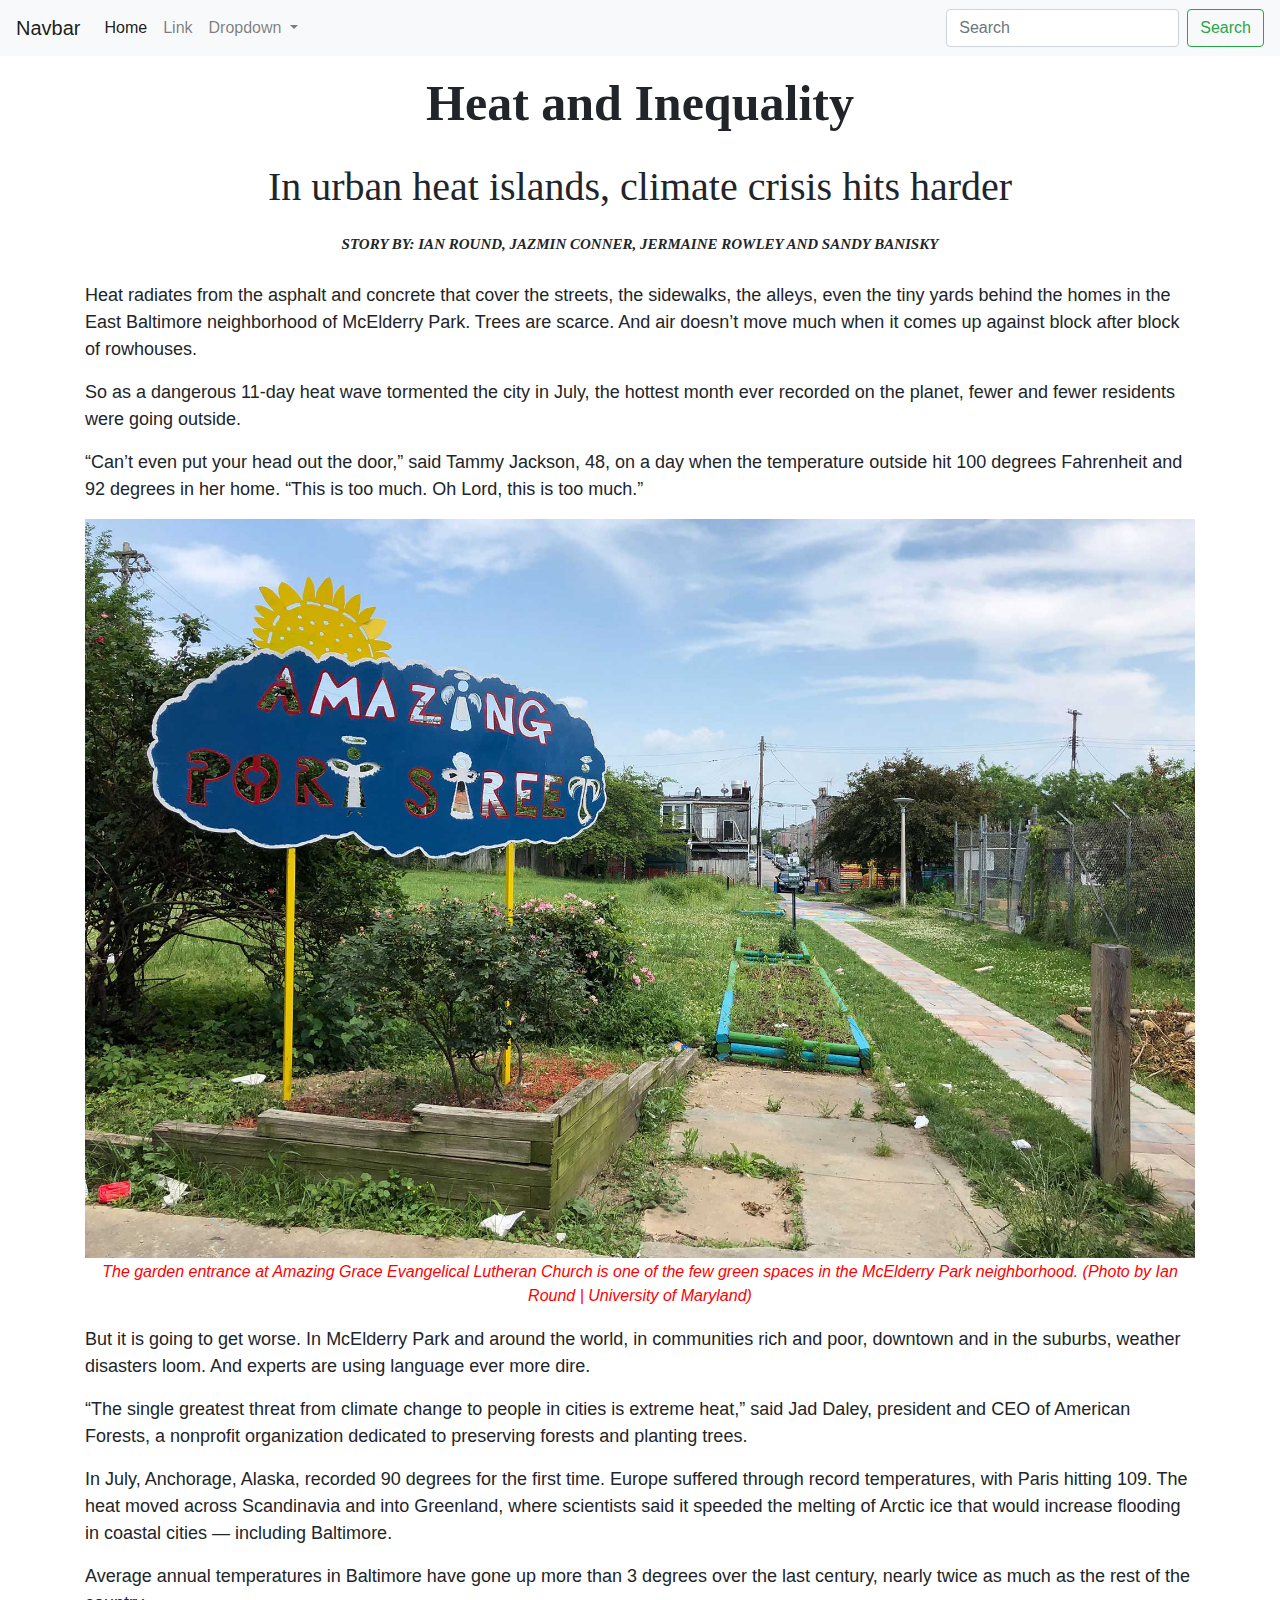
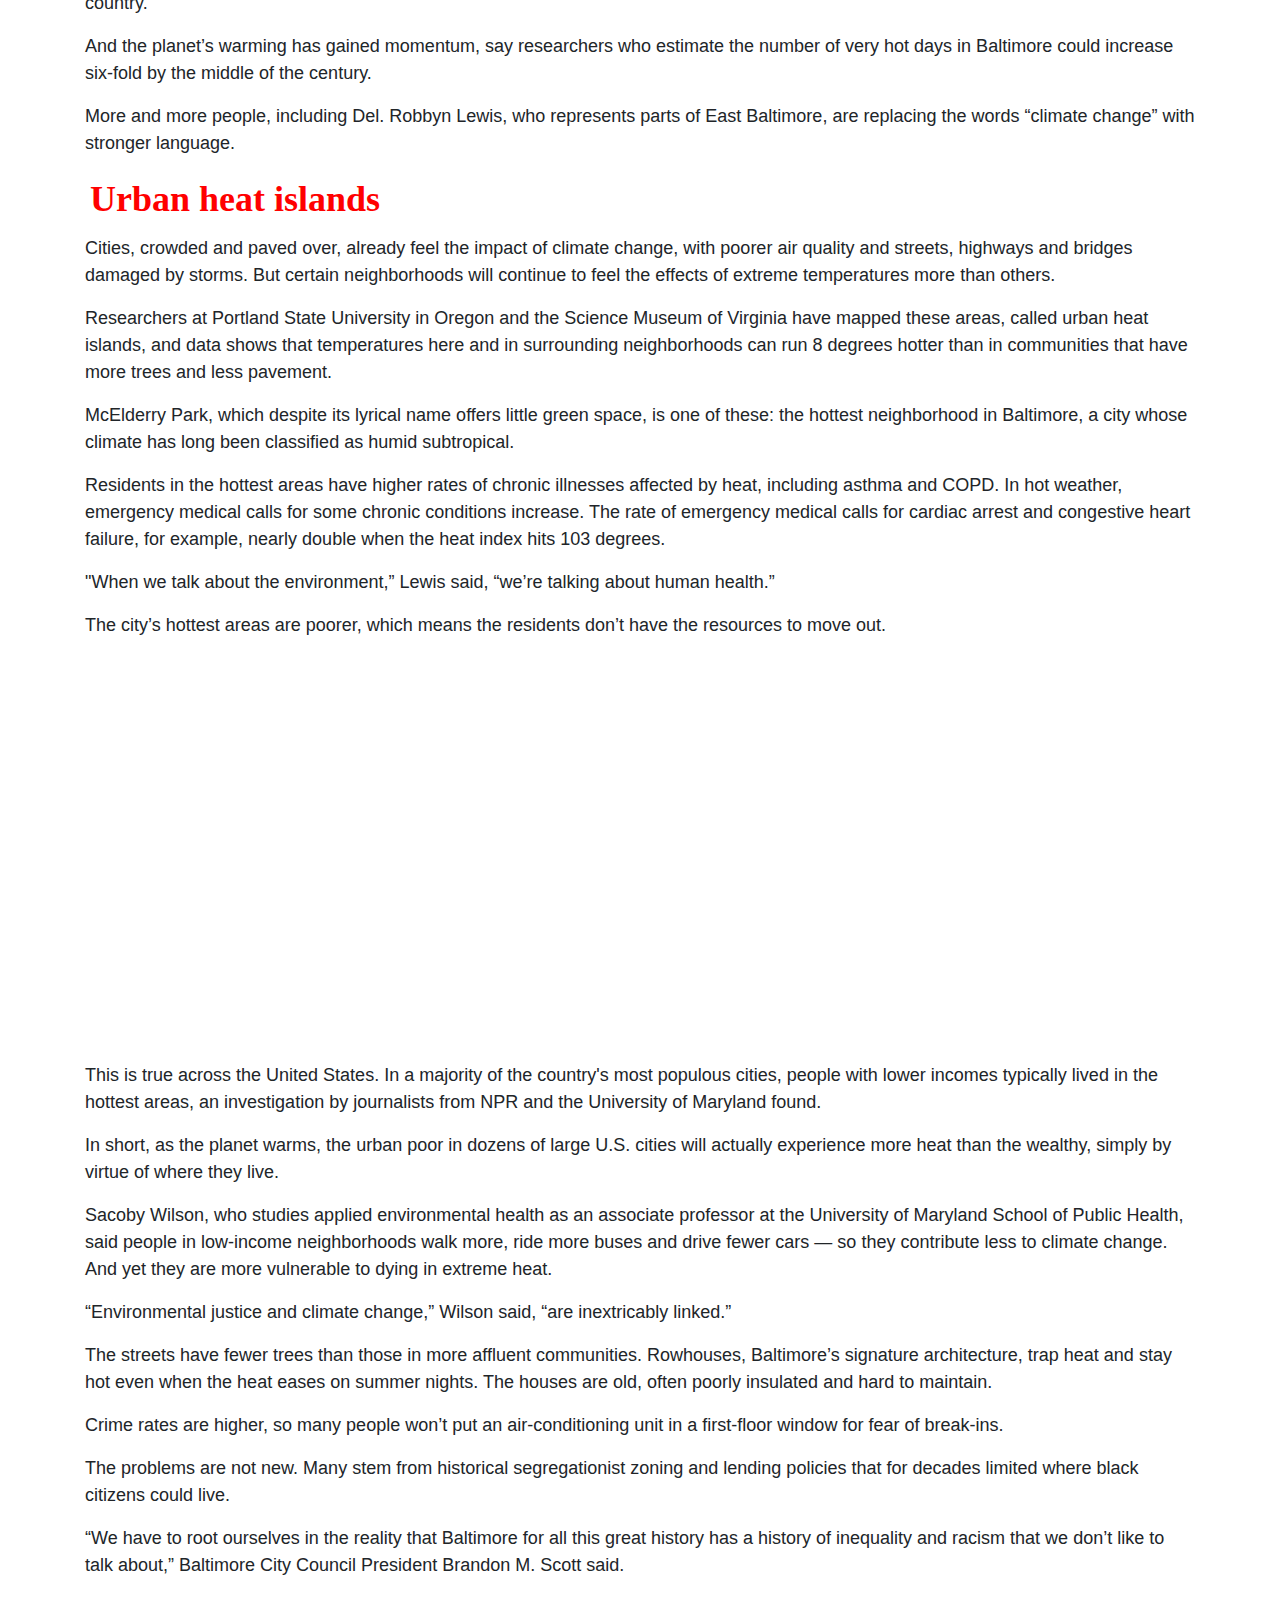
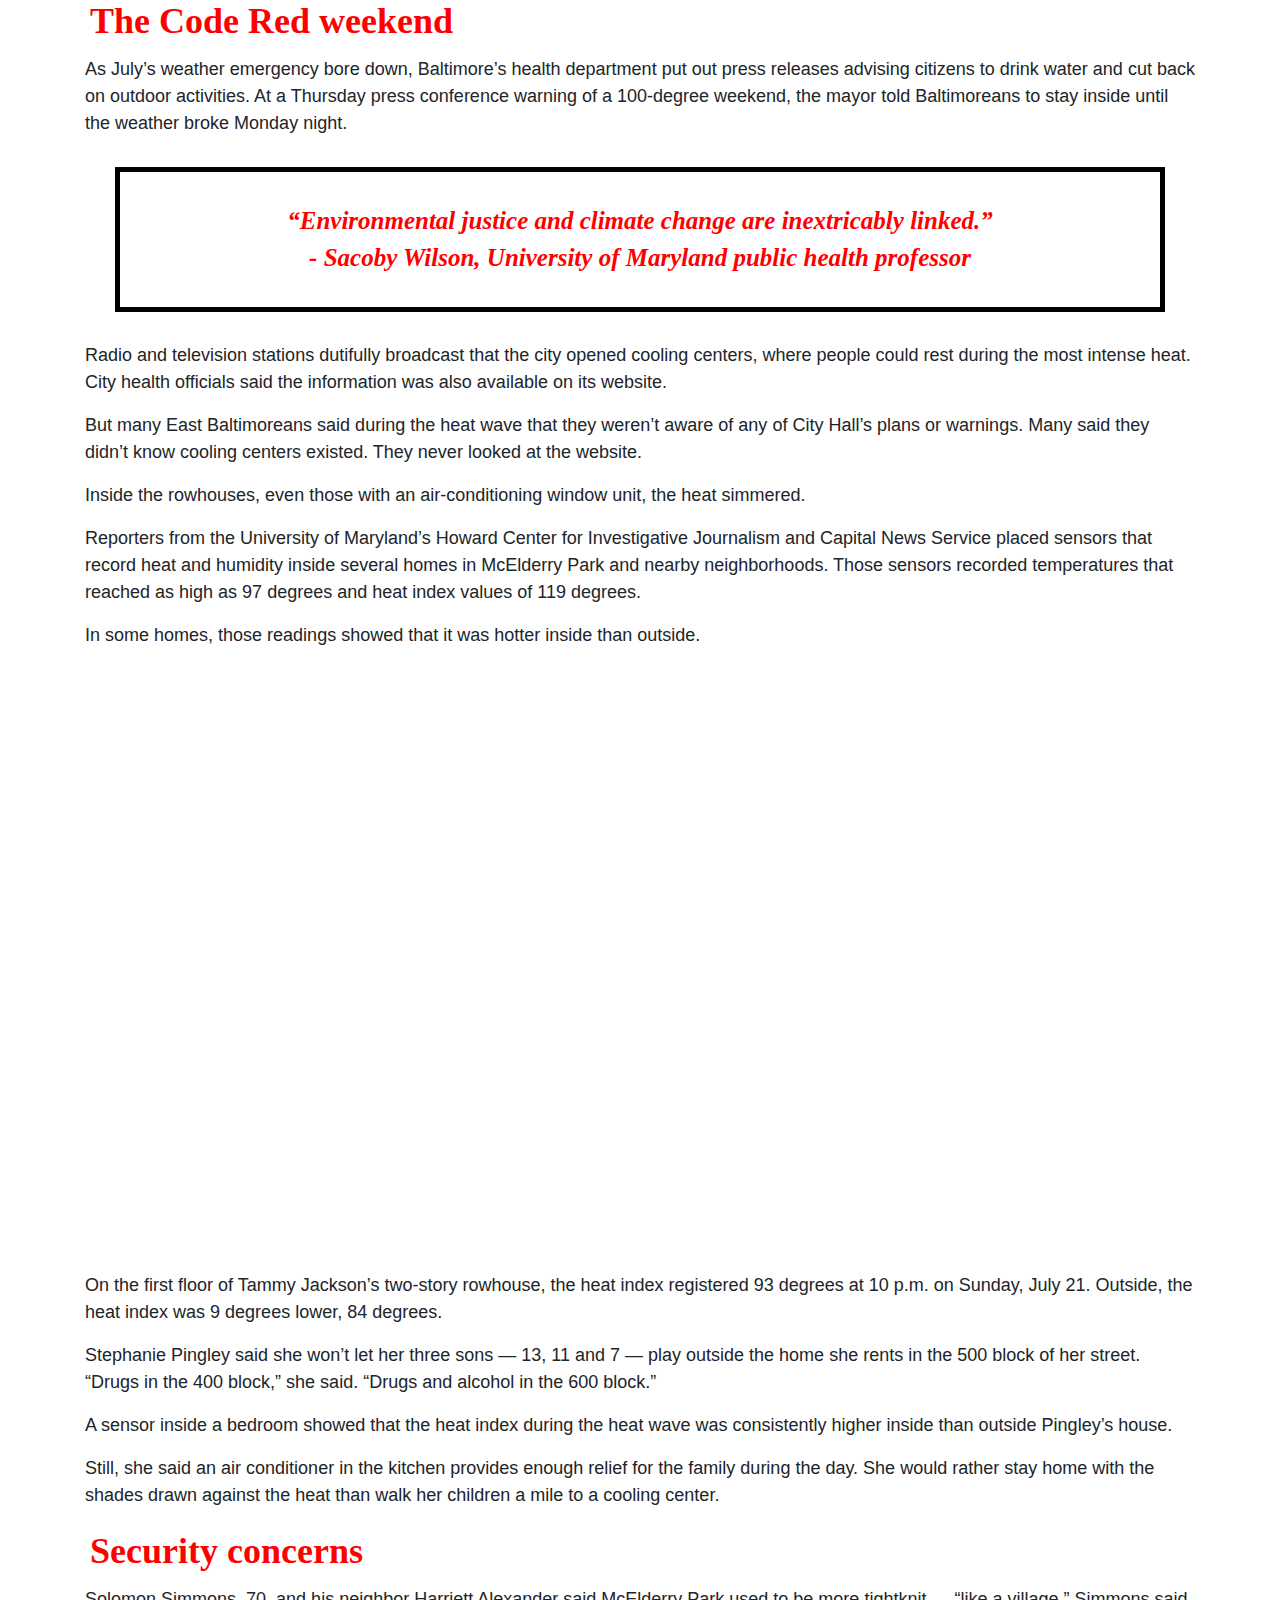
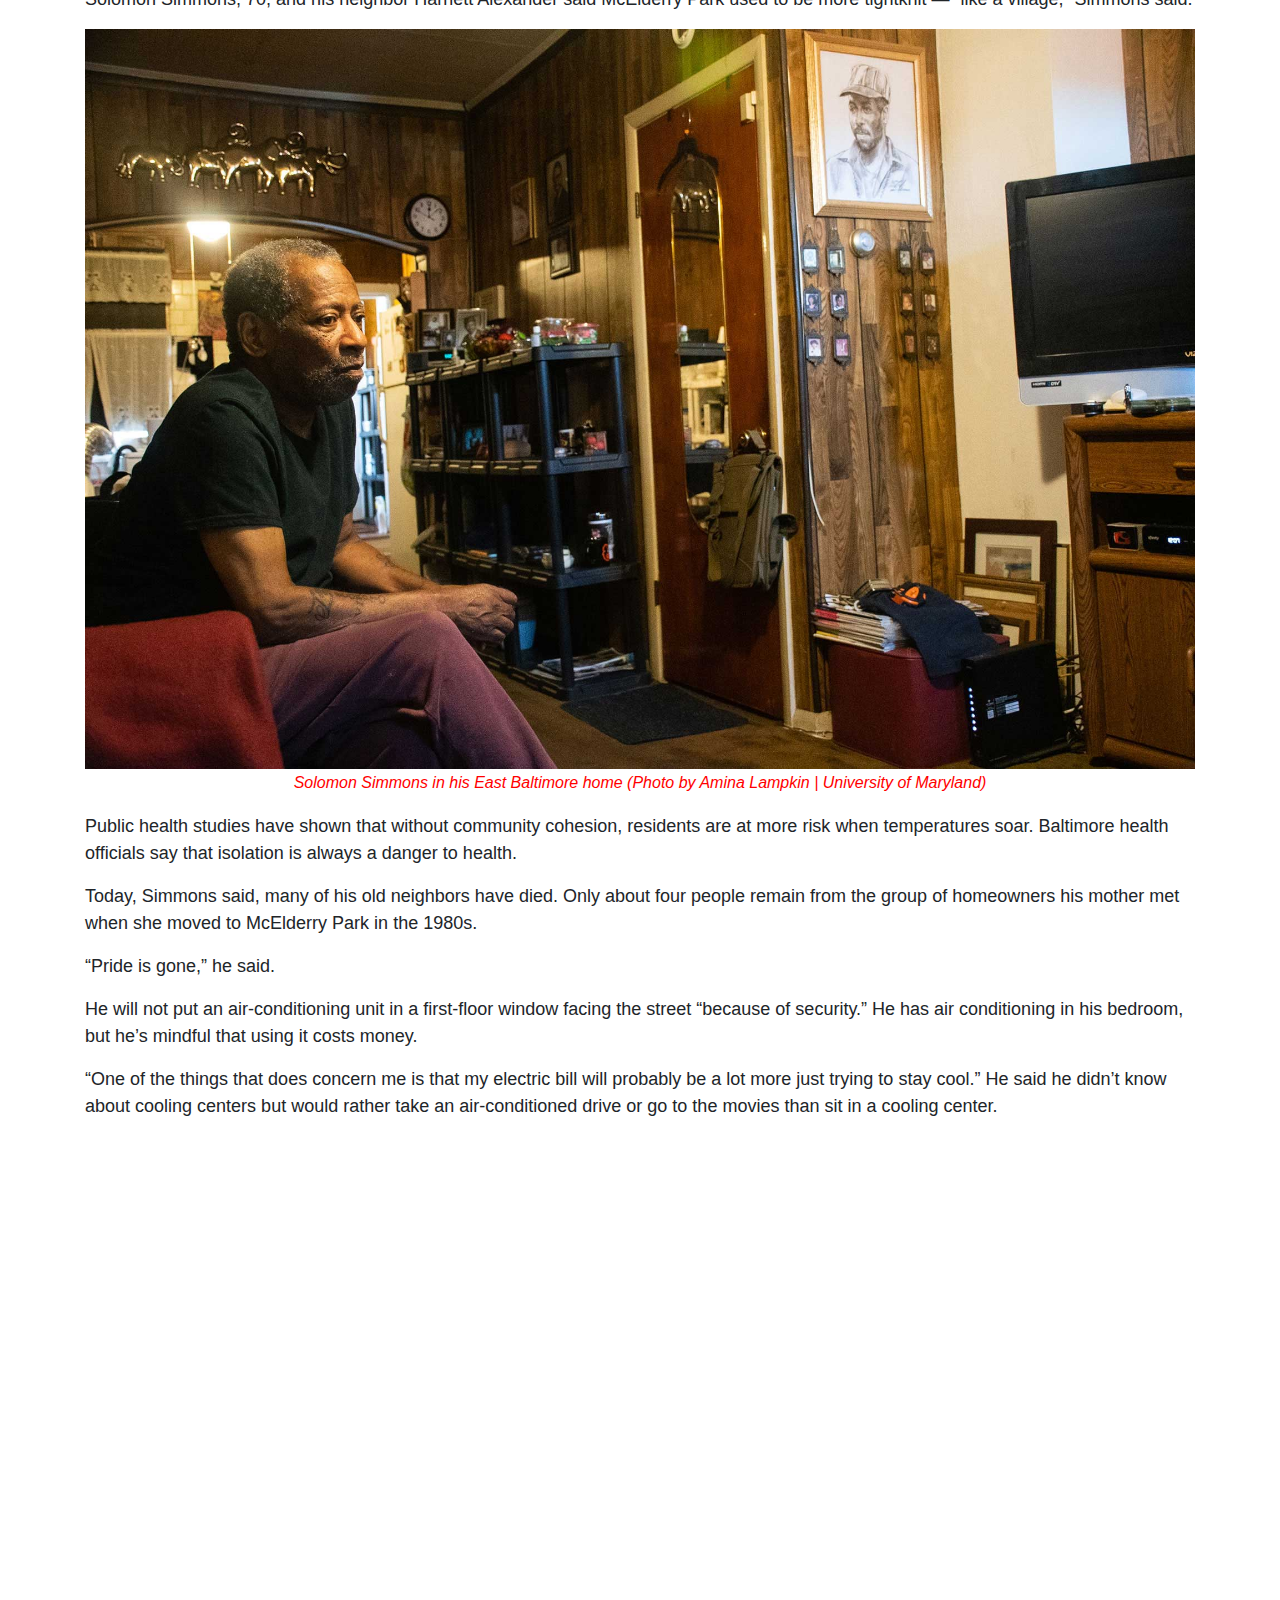
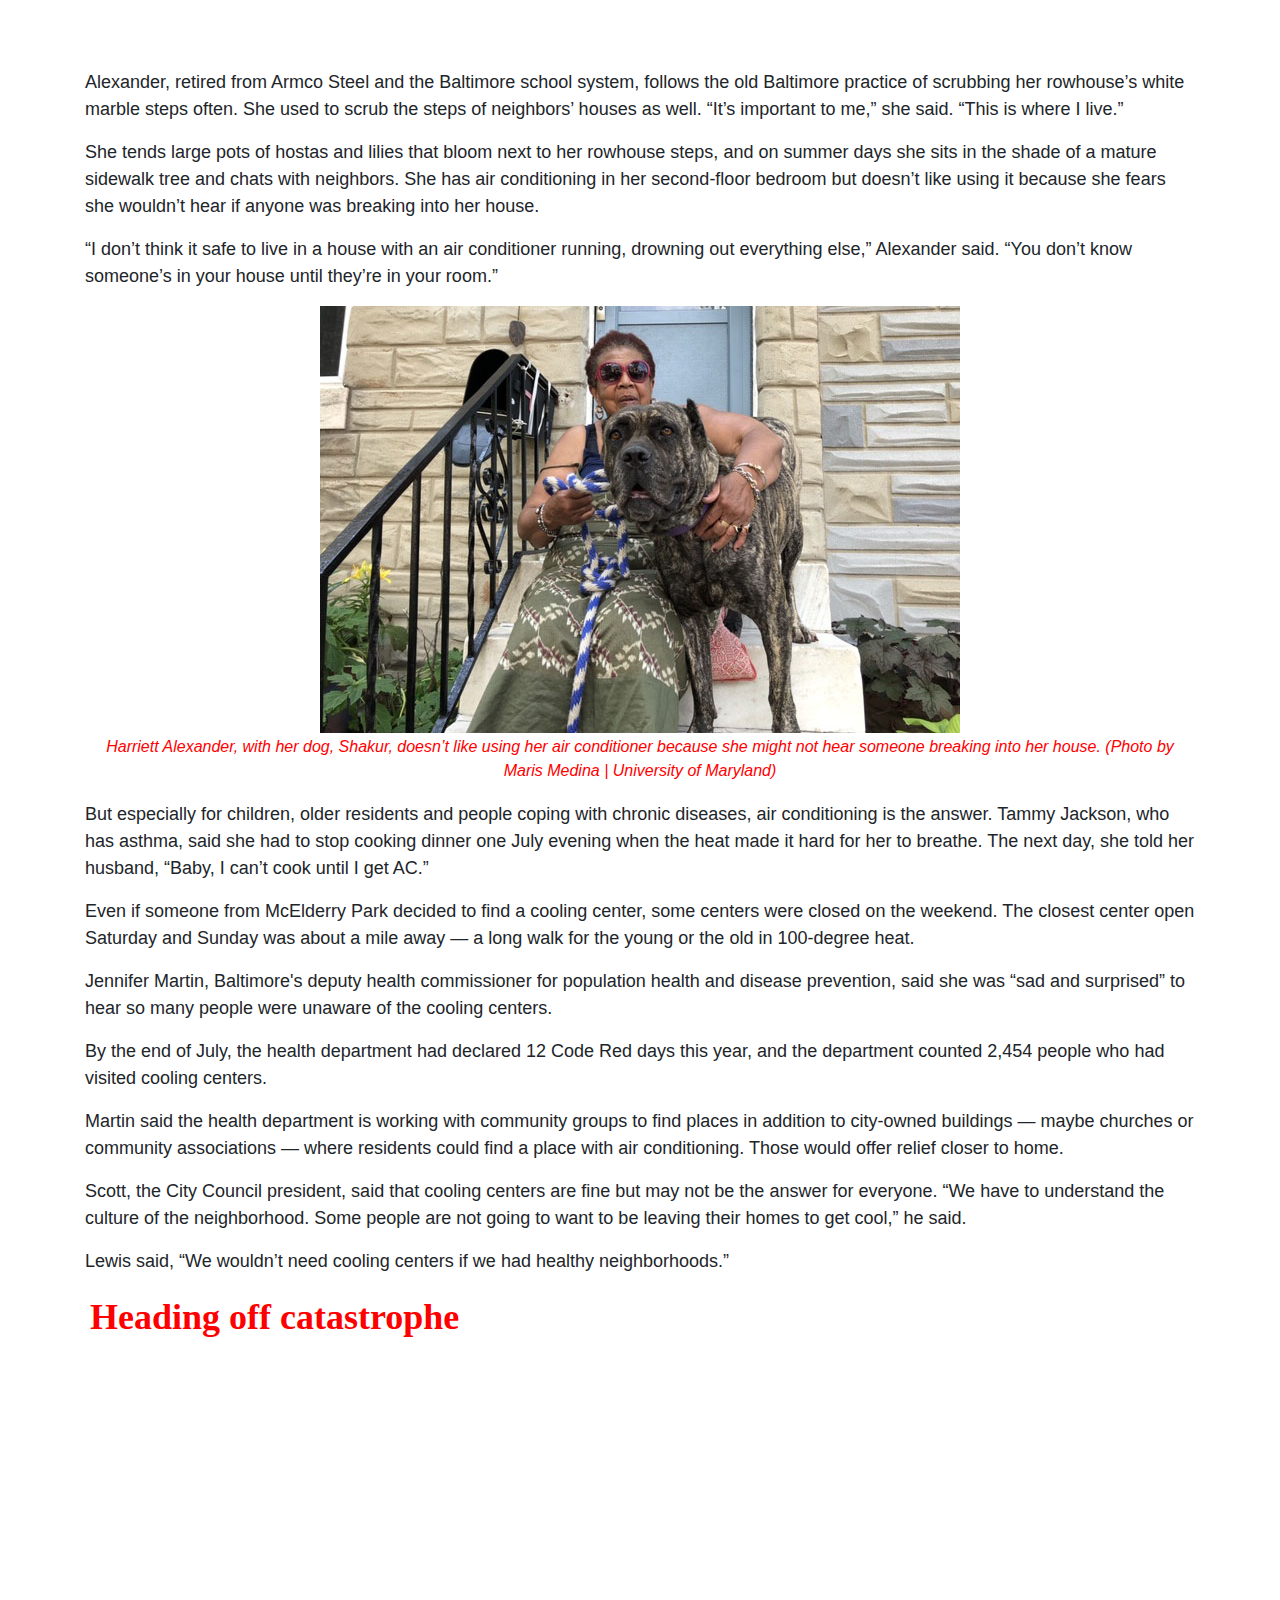
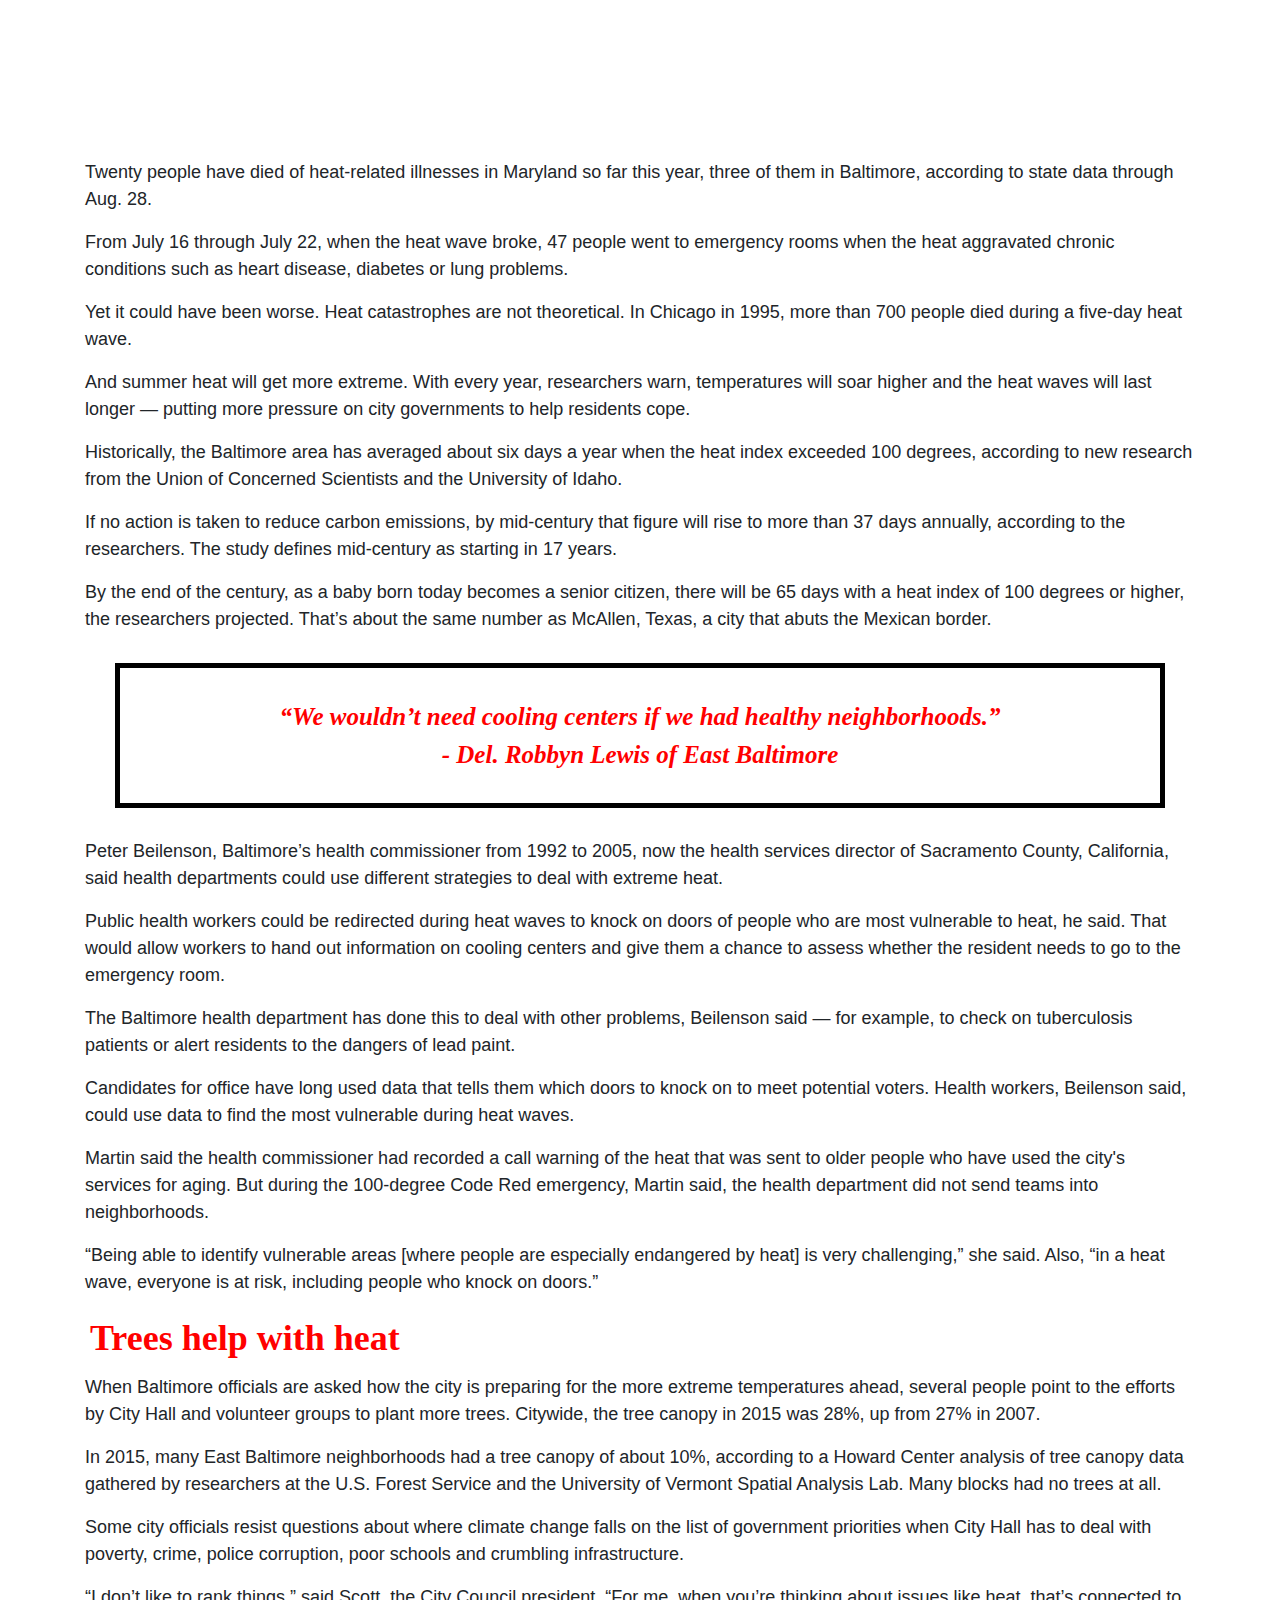
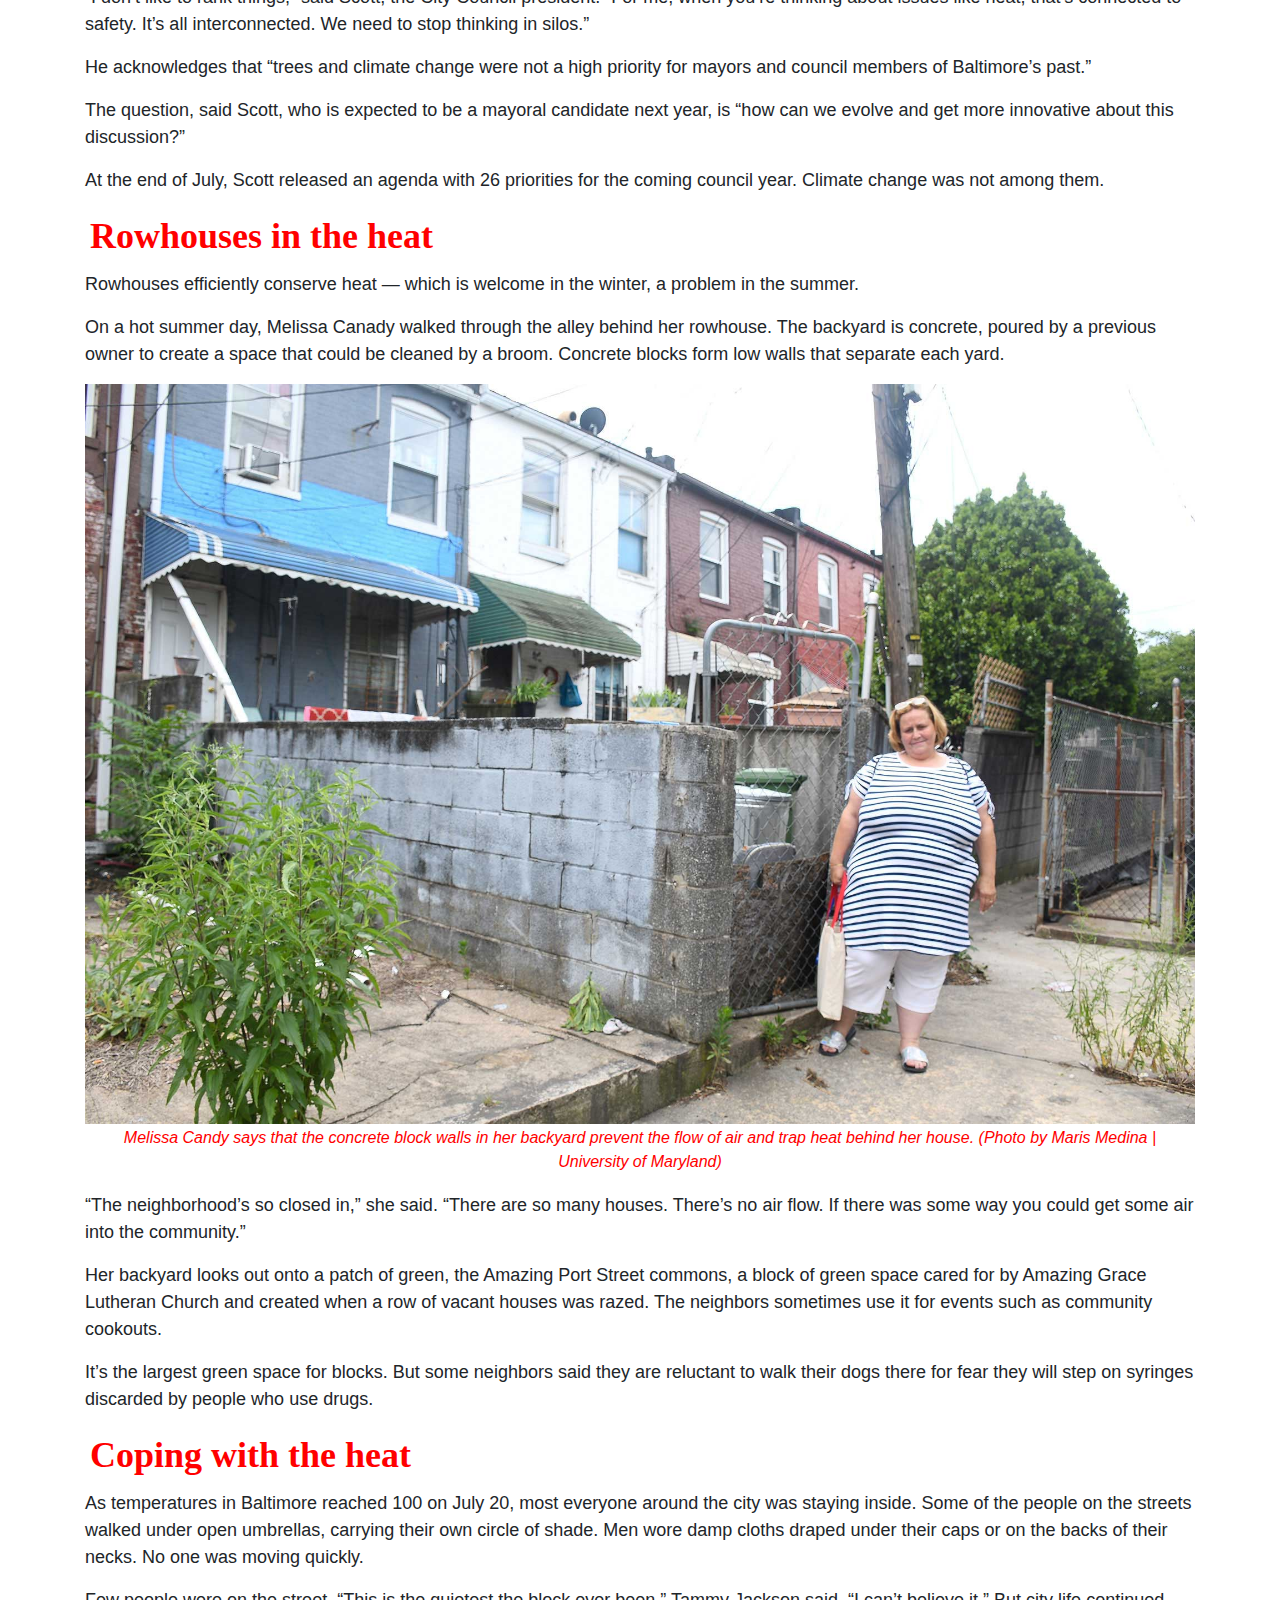
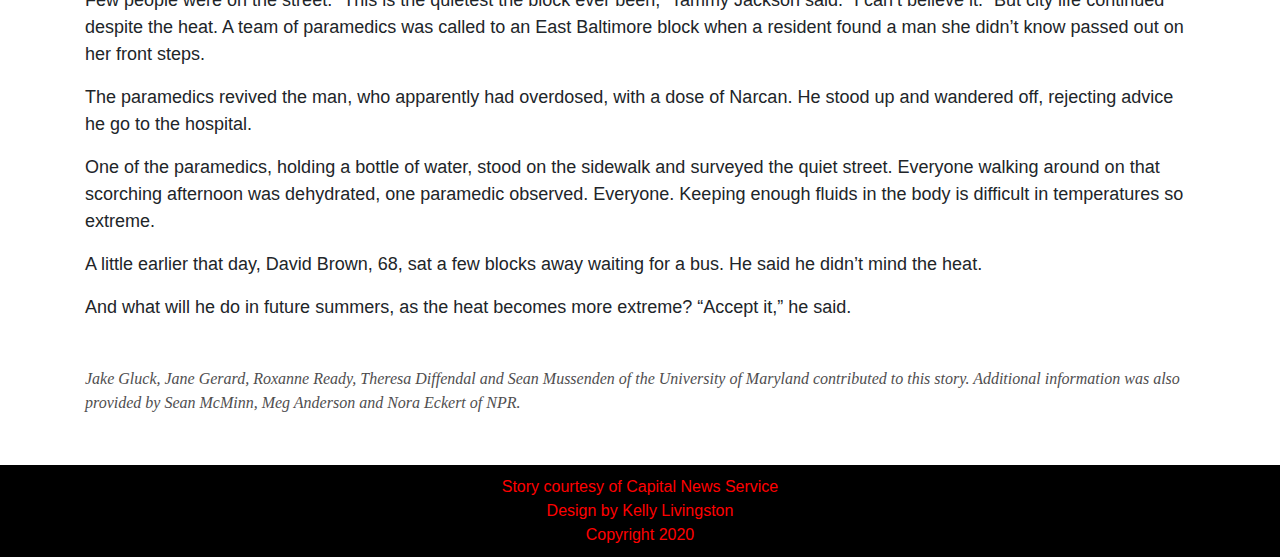
==== climate-crisis-story/climate-crisis-story.html @ 705343c0 "Update climate-crisis-story.html" ====
<!doctype html>

<html lang="en">
<head>
  <meta charset="utf-8">
  <meta name="viewport" content="width=device-width, initial-scale=1, shrink-to-fit=no">

  <title>Baltimore's Urban Heat Problem</title>
  <meta name="description" content="The urban heat island effect holds dangerous implications for Baltimore's poorest residents.">
  <meta name="author" content="Kelly Livingston">

  <!-- Bootstrap CSS -->
  <link rel="stylesheet" href="https://stackpath.bootstrapcdn.com/bootstrap/4.4.1/css/bootstrap.min.css" integrity="sha384-Vkoo8x4CGsO3+Hhxv8T/Q5PaXtkKtu6ug5TOeNV6gBiFeWPGFN9MuhOf23Q9Ifjh" crossorigin="anonymous">

  <!--my stylesheet-->
  <link rel="stylesheet" type="text/css" href="style.css">

  <!--Google Fonts-->
  <link href="https://fonts.googleapis.com/css2?family=Montserrat:wght@400;700&display=swap" rel="stylesheet">

</head>
<body>

  <!-- NavBar -->
  <nav class="navbar navbar-expand-lg navbar-light bg-light">
    <a class="navbar-brand" href="#">Navbar</a>
    <button class="navbar-toggler" type="button" data-toggle="collapse" data-target="#navbarSupportedContent" aria-controls="navbarSupportedContent" aria-expanded="false" aria-label="Toggle navigation">
      <span class="navbar-toggler-icon"></span>
    </button>

    <div class="collapse navbar-collapse" id="navbarSupportedContent">
      <ul class="navbar-nav mr-auto">
        <li class="nav-item active">
          <a class="nav-link" href="#">Home <span class="sr-only">(current)</span></a>
        </li>
        <li class="nav-item">
          <a class="nav-link" href="#">Link</a>
        </li>
        <li class="nav-item dropdown">
          <a class="nav-link dropdown-toggle" href="#" id="navbarDropdown" role="button" data-toggle="dropdown" aria-haspopup="true" aria-expanded="false">
            Dropdown
          </a>
          <div class="dropdown-menu" aria-labelledby="navbarDropdown">
            <a class="dropdown-item" href="#">Action</a>
            <a class="dropdown-item" href="#">Another action</a>
            <div class="dropdown-divider"></div>
            <a class="dropdown-item" href="#">Something else here</a>
          </div>
        </li>
      </ul>
      <form class="form-inline my-2 my-lg-0">
        <input class="form-control mr-sm-2" type="search" placeholder="Search" aria-label="Search">
        <button class="btn btn-outline-success my-2 my-sm-0" type="submit">Search</button>
      </form>
    </div>
  </nav>
  <!-- End NavBar -->

  <div class="container">

    <p class="headline">Heat and Inequality</p>

    <p class="subhead">In urban heat islands, climate crisis hits harder</>

    <p class="byline">STORY BY: IAN ROUND, JAZMIN CONNER, JERMAINE ROWLEY AND SANDY BANISKY</p>

    <p>Heat radiates from the asphalt and concrete that cover the streets, the sidewalks, the alleys, even the tiny yards behind the homes in the East Baltimore neighborhood of McElderry Park. Trees are scarce. And air doesn’t move much when it comes up against block after block of rowhouses.</p>

    <p>So as a dangerous 11-day heat wave tormented the city in July, the hottest month ever recorded on the planet, fewer and fewer residents were going outside.</p>

    <p>“Can’t even put your head out the door,” said Tammy Jackson, 48, on a day when the temperature outside hit 100 degrees Fahrenheit and 92 degrees in her home. “This is too much. Oh Lord, this is too much.”</p>

    <figure>
      <center>
      <img src="images/amazing-grace-garden.jpg">
      <figcaption>The garden entrance at Amazing Grace Evangelical Lutheran Church is one of the few green spaces in the McElderry Park neighborhood. (Photo by Ian Round | University of Maryland)</figcaption>
    </figure>

    <p>But it is going to get worse. In McElderry Park and around the world, in communities rich and poor, downtown and in the suburbs, weather disasters loom. And experts are using language ever more dire.</p>

    <p>“The single greatest threat from climate change to people in cities is extreme heat,” said Jad Daley, president and CEO of American Forests, a nonprofit organization dedicated to preserving forests and planting trees.</p>

    <p>In July, Anchorage, Alaska, recorded 90 degrees for the first time. Europe suffered through record temperatures, with Paris hitting 109. The heat moved across Scandinavia and into Greenland, where scientists said it speeded the melting of Arctic ice that would increase flooding in coastal cities — including Baltimore.</p>

    <p>Average annual temperatures in Baltimore have gone up more than 3 degrees over the last century, nearly twice as much as the rest of the country.</p>

    <p>And the planet’s warming has gained momentum, say researchers who estimate the number of very hot days in Baltimore could increase six-fold by the middle of the century.</p>

    <p>More and more people, including Del. Robbyn Lewis, who represents parts of East Baltimore, are replacing the words “climate change” with stronger language.</p>

    <h2>Urban heat islands</h2>

    <p>Cities, crowded and paved over, already feel the impact of climate change, with poorer air quality and streets, highways and bridges damaged by storms. But certain neighborhoods will continue to feel the effects of extreme temperatures more than others.</p>

    <p>Researchers at Portland State University in Oregon and the Science Museum of Virginia have mapped these areas, called urban heat islands, and data shows that temperatures here and in surrounding neighborhoods can run 8 degrees hotter than in communities that have more trees and less pavement.</p>

    <p>McElderry Park, which despite its lyrical name offers little green space, is one of these: the hottest neighborhood in Baltimore, a city whose climate has long been classified as humid subtropical.</p>

    <p>Residents in the hottest areas have higher rates of chronic illnesses affected by heat, including asthma and COPD. In hot weather, emergency medical calls for some chronic conditions increase. The rate of emergency medical calls for cardiac arrest and congestive heart failure, for example, nearly double when the heat index hits 103 degrees.</p>

    <p>"When we talk about the environment,” Lewis said, “we’re talking about human health.”</p>

    <p>The city’s hottest areas are poorer, which means the residents don’t have the resources to move out.</p>

    <iframe title="The relationship between summer temperature and poverty in Baltimore" aria-label="chart" id="datawrapper-chart-2Ksr5" src="https://datawrapper.dwcdn.net/2Ksr5/1/" scrolling="no" frameborder="0" style="width: 0; min-width: 100% !important; border: none;" height="400"></iframe><script type="text/javascript">!function(){"use strict";window.addEventListener("message",(function(a){if(void 0!==a.data["datawrapper-height"])for(var e in a.data["datawrapper-height"]){var t=document.getElementById("datawrapper-chart-"+e)||document.querySelector("iframe[src*='"+e+"']");t&&(t.style.height=a.data["datawrapper-height"][e]+"px")}}))}();
  </script>

    <p>This is true across the United States. In a majority of the country's most populous cities, people with lower incomes typically lived in the hottest areas, an investigation by journalists from NPR and the University of Maryland found.</p>

    <p>In short, as the planet warms, the urban poor in dozens of large U.S. cities will actually experience more heat than the wealthy, simply by virtue of where they live.</p>

    <p>Sacoby Wilson, who studies applied environmental health as an associate professor at the University of Maryland School of Public Health, said people in low-income neighborhoods walk more, ride more buses and drive fewer cars — so they contribute less to climate change. And yet they are more vulnerable to dying in extreme heat.</p>

    <p>“Environmental justice and climate change,” Wilson said, “are inextricably linked.”</p>

    <p>The streets have fewer trees than those in more affluent communities. Rowhouses, Baltimore’s signature architecture, trap heat and stay hot even when the heat eases on summer nights. The houses are old, often poorly insulated and hard to maintain.</p>

    <p>Crime rates are higher, so many people won’t put an air-conditioning unit in a first-floor window for fear of break-ins.</p>

    <p>The problems are not new. Many stem from historical segregationist zoning and lending policies that for decades limited where black citizens could live.</p>

    <p>“We have to root ourselves in the reality that Baltimore for all this great history has a history of inequality and racism that we don’t like to talk about,” Baltimore City Council President Brandon M. Scott said.</p>

    <h2>The Code Red weekend</h2>

    <p>As July’s weather emergency bore down, Baltimore’s health department put out press releases advising citizens to drink water and cut back on outdoor activities. At a Thursday press conference warning of a 100-degree weekend, the mayor told Baltimoreans to stay inside until the weather broke Monday night.</p>

    <div class="pullquote"> “Environmental justice and climate change are inextricably linked.”
      <br>- Sacoby Wilson, University of Maryland public health professor</div>

    <p>Radio and television stations dutifully broadcast that the city opened cooling centers, where people could rest during the most intense heat. City health officials said the information was also available on its website.</p>

    <p>But many East Baltimoreans said during the heat wave that they weren’t aware of any of City Hall’s plans or warnings. Many said they didn’t know cooling centers existed. They never looked at the website.</p>

    <p>Inside the rowhouses, even those with an air-conditioning window unit, the heat simmered.</p>

    <p>Reporters from the University of Maryland’s Howard Center for Investigative Journalism and Capital News Service placed sensors that record heat and humidity inside several homes in McElderry Park and nearby neighborhoods. Those sensors recorded temperatures that reached as high as 97 degrees and heat index values of 119 degrees.</p>

    <p>In some homes, those readings showed that it was hotter inside than outside.</p>

    <iframe title="Projected number of extreme heat events in Maryland in 2040" aria-label="USA maryland counties choropleth map" id="datawrapper-chart-aZV7f" src="//datawrapper.dwcdn.net/aZV7f/1/" scrolling="no" frameborder="0" style="width: 0; min-width: 100% !important; border: none;" height="600"></iframe><script type="text/javascript">!function(){"use strict";window.addEventListener("message",function(a){if(void 0!==a.data["datawrapper-height"])for(var e in a.data["datawrapper-height"]){var t=document.getElementById("datawrapper-chart-"+e)||document.querySelector("iframe[src*='"+e+"']");t&&(t.style.height=a.data["datawrapper-height"][e]+"px")}})}();</script>


    <p>On the first floor of Tammy Jackson’s two-story rowhouse, the heat index registered 93 degrees at 10 p.m. on Sunday, July 21. Outside, the heat index was 9 degrees lower, 84 degrees.</p>

    <p>Stephanie Pingley said she won’t let her three sons — 13, 11 and 7 — play outside the home she rents in the 500 block of her street. “Drugs in the 400 block,” she said. “Drugs and alcohol in the 600 block.”</p>

    <p>A sensor inside a bedroom showed that the heat index during the heat wave was consistently higher inside than outside Pingley’s house.</p>

    <p>Still, she said an air conditioner in the kitchen provides enough relief for the family during the day. She would rather stay home with the shades drawn against the heat than walk her children a mile to a cooling center.</p>

    <h2>Security concerns</h2>

    <p>Solomon Simmons, 70, and his neighbor Harriett Alexander said McElderry Park used to be more tightknit — “like a village,” Simmons said.</p>

    <figure>
      <center>
      <img src="images/SolomonSimmons.jpg">
      <figcaption>Solomon Simmons in his East Baltimore home (Photo by Amina Lampkin | University of Maryland)</figcaption>
    </figure>

    <p>Public health studies have shown that without community cohesion, residents are at more risk when temperatures soar. Baltimore health officials say that isolation is always a danger to health.</p>

    <p>Today, Simmons said, many of his old neighbors have died. Only about four people remain from the group of homeowners his mother met when she moved to McElderry Park in the 1980s.</p>

    <p>“Pride is gone,” he said.</p>

    <p>He will not put an air-conditioning unit in a first-floor window facing the street “because of security.” He has air conditioning in his bedroom, but he’s mindful that using it costs money.</p>

    <p>“One of the things that does concern me is that my electric bill will probably be a lot more just trying to stay cool.”
    He said he didn’t know about cooling centers but would rather take an air-conditioned drive or go to the movies than sit in a cooling center.</p>

    <iframe title="Baltimore cooling centers" aria-label="Locator maps" id="datawrapper-chart-g17ar" src="//datawrapper.dwcdn.net/g17ar/1/" scrolling="no" frameborder="0" style="width: 0; min-width: 100% !important; border: none;" height="526"></iframe><script type="text/javascript">!function(){"use strict";window.addEventListener("message",function(a){if(void 0!==a.data["datawrapper-height"])for(var e in a.data["datawrapper-height"]){var t=document.getElementById("datawrapper-chart-"+e)||document.querySelector("iframe[src*='"+e+"']");t&&(t.style.height=a.data["datawrapper-height"][e]+"px")}})}();</script>

    <p>Alexander, retired from Armco Steel and the Baltimore school system, follows the old Baltimore practice of scrubbing her rowhouse’s white marble steps often. She used to scrub the steps of neighbors’ houses as well. “It’s important to me,” she said. “This is where I live.”</p>

    <p>She tends large pots of hostas and lilies that bloom next to her rowhouse steps, and on summer days she sits in the shade of a mature sidewalk tree and chats with neighbors. She has air conditioning in her second-floor bedroom but doesn’t like using it because she fears she wouldn’t hear if anyone was breaking into her house.</p>

    <p>“I don’t think it safe to live in a house with an air conditioner running, drowning out everything else,” Alexander said. “You don’t know someone’s in your house until they’re in your room.”</p>

    <figure>
      <center>
      <img src="images/harriett-alexander.jpg">
      <figcaption>Harriett Alexander, with her dog, Shakur, doesn’t like using her air conditioner because she might not hear someone breaking into her house. (Photo by Maris Medina | University of Maryland)</figcaption>
    </figure>

    <p>But especially for children, older residents and people coping with chronic diseases, air conditioning is the answer.
    Tammy Jackson, who has asthma, said she had to stop cooking dinner one July evening when the heat made it hard for her to breathe. The next day, she told her husband, “Baby, I can’t cook until I get AC.”</p>

    <p>Even if someone from McElderry Park decided to find a cooling center, some centers were closed on the weekend. The closest center open Saturday and Sunday was about a mile away — a long walk for the young or the old in 100-degree heat.</p>

    <p>Jennifer Martin, Baltimore's deputy health commissioner for population health and disease prevention, said she was “sad and surprised” to hear so many people were unaware of the cooling centers.</p>

    <p>By the end of July, the health department had declared 12 Code Red days this year, and the department counted 2,454 people who had visited cooling centers.</p>

    <p>Martin said the health department is working with community groups to find places in addition to city-owned buildings — maybe churches or community associations — where residents could find a place with air conditioning. Those would offer relief closer to home.</p>

    <p>Scott, the City Council president, said that cooling centers are fine but may not be the answer for everyone. “We have to understand the culture of the neighborhood. Some people are not going to want to be leaving their homes to get cool,” he said.</p>

    <p>Lewis said, “We wouldn’t need cooling centers if we had healthy neighborhoods.”</p>

    <h2>Heading off catastrophe</h2>

    <iframe title="Baltimore has more than its share of heat-related deaths in Maryland" aria-label="Interactive line chart" id="datawrapper-chart-Ud1oD" src="https://datawrapper.dwcdn.net/Ud1oD/1/" scrolling="no" frameborder="0" style="width: 0; min-width: 100% !important; border: none;" height="400"></iframe><script type="text/javascript">!function(){"use strict";window.addEventListener("message",(function(a){if(void 0!==a.data["datawrapper-height"])for(var e in a.data["datawrapper-height"]){var t=document.getElementById("datawrapper-chart-"+e)||document.querySelector("iframe[src*='"+e+"']");t&&(t.style.height=a.data["datawrapper-height"][e]+"px")}}))}();
    </script>

    <p>Twenty people have died of heat-related illnesses in Maryland so far this year, three of them in Baltimore, according to state data through Aug. 28.</p>

    <p>From July 16 through July 22, when the heat wave broke, 47 people went to emergency rooms when the heat aggravated chronic conditions such as heart disease, diabetes or lung problems.</p>

    <p>Yet it could have been worse. Heat catastrophes are not theoretical. In Chicago in 1995, more than 700 people died during a five-day heat wave.</p>

    <p>And summer heat will get more extreme. With every year, researchers warn, temperatures will soar higher and the heat waves will last longer — putting more pressure on city governments to help residents cope.</p>

    <p>Historically, the Baltimore area has averaged about six days a year when the heat index exceeded 100 degrees, according to new research from the Union of Concerned Scientists and the University of Idaho.</p>

    <p>If no action is taken to reduce carbon emissions, by mid-century that figure will rise to more than 37 days annually, according to the researchers. The study defines mid-century as starting in 17 years.</p>

    <p>By the end of the century, as a baby born today becomes a senior citizen, there will be 65 days with a heat index of 100 degrees or higher, the researchers projected. That’s about the same number as McAllen, Texas, a city that abuts the Mexican border.</p>

    <div class="pullquote">“We wouldn’t need cooling centers if we had healthy neighborhoods.”
      <br>- Del. Robbyn Lewis of East Baltimore</div>


    <p>Peter Beilenson, Baltimore’s health commissioner from 1992 to 2005, now the health services director of Sacramento County, California, said health departments could use different strategies to deal with extreme heat.</p>

    <p>Public health workers could be redirected during heat waves to knock on doors of people who are most vulnerable to heat, he said. That would allow workers to hand out information on cooling centers and give them a chance to assess whether the resident needs to go to the emergency room.</p>

    <p>The Baltimore health department has done this to deal with other problems, Beilenson said — for example, to check on tuberculosis patients or alert residents to the dangers of lead paint.</p>

    <p>Candidates for office have long used data that tells them which doors to knock on to meet potential voters. Health workers, Beilenson said, could use data to find the most vulnerable during heat waves.</p>

    <p>Martin said the health commissioner had recorded a call warning of the heat that was sent to older people who have used the city's services for aging. But during the 100-degree Code Red emergency, Martin said, the health department did not send teams into neighborhoods.</p>

    <p>“Being able to identify vulnerable areas [where people are especially endangered by heat] is very challenging,” she said. Also, “in a heat wave, everyone is at risk, including people who knock on doors.” </p>

    <h2>Trees help with heat</h2>

    <p>When Baltimore officials are asked how the city is preparing for the more extreme temperatures ahead, several people point to the efforts by City Hall and volunteer groups to plant more trees. Citywide, the tree canopy in 2015 was 28%, up from 27% in 2007.</p>

    <p>In 2015, many East Baltimore neighborhoods had a tree canopy of about 10%, according to a Howard Center analysis of tree canopy data gathered by researchers at the U.S. Forest Service and the University of Vermont Spatial Analysis Lab. Many blocks had no trees at all.</p>

    <p>Some city officials resist questions about where climate change falls on the list of government priorities when City Hall has to deal with poverty, crime, police corruption, poor schools and crumbling infrastructure.</p>

    <p>“I don’t like to rank things,” said Scott, the City Council president. “For me, when you’re thinking about issues like heat, that’s connected to safety. It’s all interconnected. We need to stop thinking in silos.”</p>

    <p>He acknowledges that “trees and climate change were not a high priority for mayors and council members of Baltimore’s past.”</p>

    <p>The question, said Scott, who is expected to be a mayoral candidate next year, is “how can we evolve and get more innovative about this discussion?”</p>

    <p>At the end of July, Scott released an agenda with 26 priorities for the coming council year. Climate change was not among them.</p>

    <h2>Rowhouses in the heat</h2>

    <p>Rowhouses efficiently conserve heat — which is welcome in the winter, a problem in the summer.</p>

    <p>On a hot summer day, Melissa Canady walked through the alley behind her rowhouse. The backyard is concrete, poured by a previous owner to create a space that could be cleaned by a broom. Concrete blocks form low walls that separate each yard.</p>

    <figure>
      <center>
      <img src="images/melissacandy.jpg">
      <figcaption>Melissa Candy says that the concrete block walls in her backyard prevent the flow of air and trap heat behind her house. (Photo by Maris Medina | University of Maryland) </figcaption>
    </figure>

    <p>“The neighborhood’s so closed in,” she said. “There are so many houses. There’s no air flow. If there was some way you could get some air into the community.”</p>

    <p>Her backyard looks out onto a patch of green, the Amazing Port Street commons, a block of green space cared for by Amazing Grace Lutheran Church and created when a row of vacant houses was razed. The neighbors sometimes use it for events such as community cookouts.</p>

    <p>It’s the largest green space for blocks. But some neighbors said they are reluctant to walk their dogs there for fear they will step on syringes discarded by people who use drugs.</p>

    <h2>Coping with the heat</h2>

    <p>As temperatures in Baltimore reached 100 on July 20, most everyone around the city was staying inside. Some of the people on the streets walked under open umbrellas, carrying their own circle of shade. Men wore damp cloths draped under their caps or on the backs of their necks. No one was moving quickly.</p>

    <p>Few people were on the street. “This is the quietest the block ever been,” Tammy Jackson said. “I can’t believe it.”
    But city life continued despite the heat. A team of paramedics was called to an East Baltimore block when a resident found a man she didn’t know passed out on her front steps.</p>

    <p>The paramedics revived the man, who apparently had overdosed, with a dose of Narcan. He stood up and wandered off, rejecting advice he go to the hospital.</p>

    <p>One of the paramedics, holding a bottle of water, stood on the sidewalk and surveyed the quiet street. Everyone walking around on that scorching afternoon was dehydrated, one paramedic observed. Everyone. Keeping enough fluids in the body is difficult in temperatures so extreme.</p>

    <p>A little earlier that day, David Brown, 68, sat a few blocks away waiting for a bus. He said he didn’t mind the heat.</p>

    <p>And what will he do in future summers, as the heat becomes more extreme? “Accept it,” he said.</p>

    <div id="contributors">Jake Gluck, Jane Gerard, Roxanne Ready, Theresa Diffendal and Sean Mussenden of the University of Maryland contributed to this story. Additional information was also provided by Sean McMinn, Meg Anderson and Nora Eckert of NPR.</div>



  </div>

  <footer>Story courtesy of Capital News Service
  <br>Design by Kelly Livingston
  <br>Copyright 2020
  </footer>

  <!-- jQuery first, then Popper.js, then Bootstrap JS -->
  <script src="https://code.jquery.com/jquery-3.4.1.slim.min.js" integrity="sha384-J6qa4849blE2+poT4WnyKhv5vZF5SrPo0iEjwBvKU7imGFAV0wwj1yYfoRSJoZ+n" crossorigin="anonymous"></script>
  <script src="https://cdn.jsdelivr.net/npm/popper.js@1.16.0/dist/umd/popper.min.js" integrity="sha384-Q6E9RHvbIyZFJoft+2mJbHaEWldlvI9IOYy5n3zV9zzTtmI3UksdQRVvoxMfooAo" crossorigin="anonymous"></script>
  <script src="https://stackpath.bootstrapcdn.com/bootstrap/4.4.1/js/bootstrap.min.js" integrity="sha384-wfSDF2E50Y2D1uUdj0O3uMBJnjuUD4Ih7YwaYd1iqfktj0Uod8GCExl3Og8ifwB6" crossorigin="anonymous"></script>

</body>
</html>
---- climate-crisis-story/style.css ----
.headline{
  font-family: Georgia, "Times New Roman", serif;
  font-weight: bold;
  font-size: 50px;
  text-align: center;
  padding-top: 10px;
}

.subhead{
  font-family: Georgia, "Times New Roman", serif;
  font-size: 40px;
  text-align: center;
}

.byline{
  font-family: Georgia, "Times New Roman", serif;
  font-weight: bold;
  font-style: italic;
  font-size: 15px;
  text-align: center;
  padding-bottom: 10px;
}

h2{
  font-family: Georgia, "Times New Roman", serif;
  font-weight: bold;
  padding: 5px;
  font-size: 36px;
  color: red;
}

p{
  font-family: Helvetica, Arial, sans-serif;
  font-size: 18px;
}

#contributors{
  font-family: Georgia, "Times New Roman", serif;
  font-style: italic;
  color: #4F4E4F;
  padding-top: 30px;
  padding-bottom: 50px;
}

footer{
  text-align: center;
  padding: 10px;
  background-color: black;
  color: red;
}

img{
  max-width:100%;
  height:auto;
}

figcaption {
  color: red;
  font-style: italic;
  padding: 2px;
  text-align: center;
}

.pullquote{
  font-family: Georgia, "Times New Roman", serif;
  font-style: italic;
  font-weight: bold;
  font-size: 25px;
  color: red;
  text-align: center;
  padding: 30px;
  border: 5px black solid;
  margin: 30px;
}
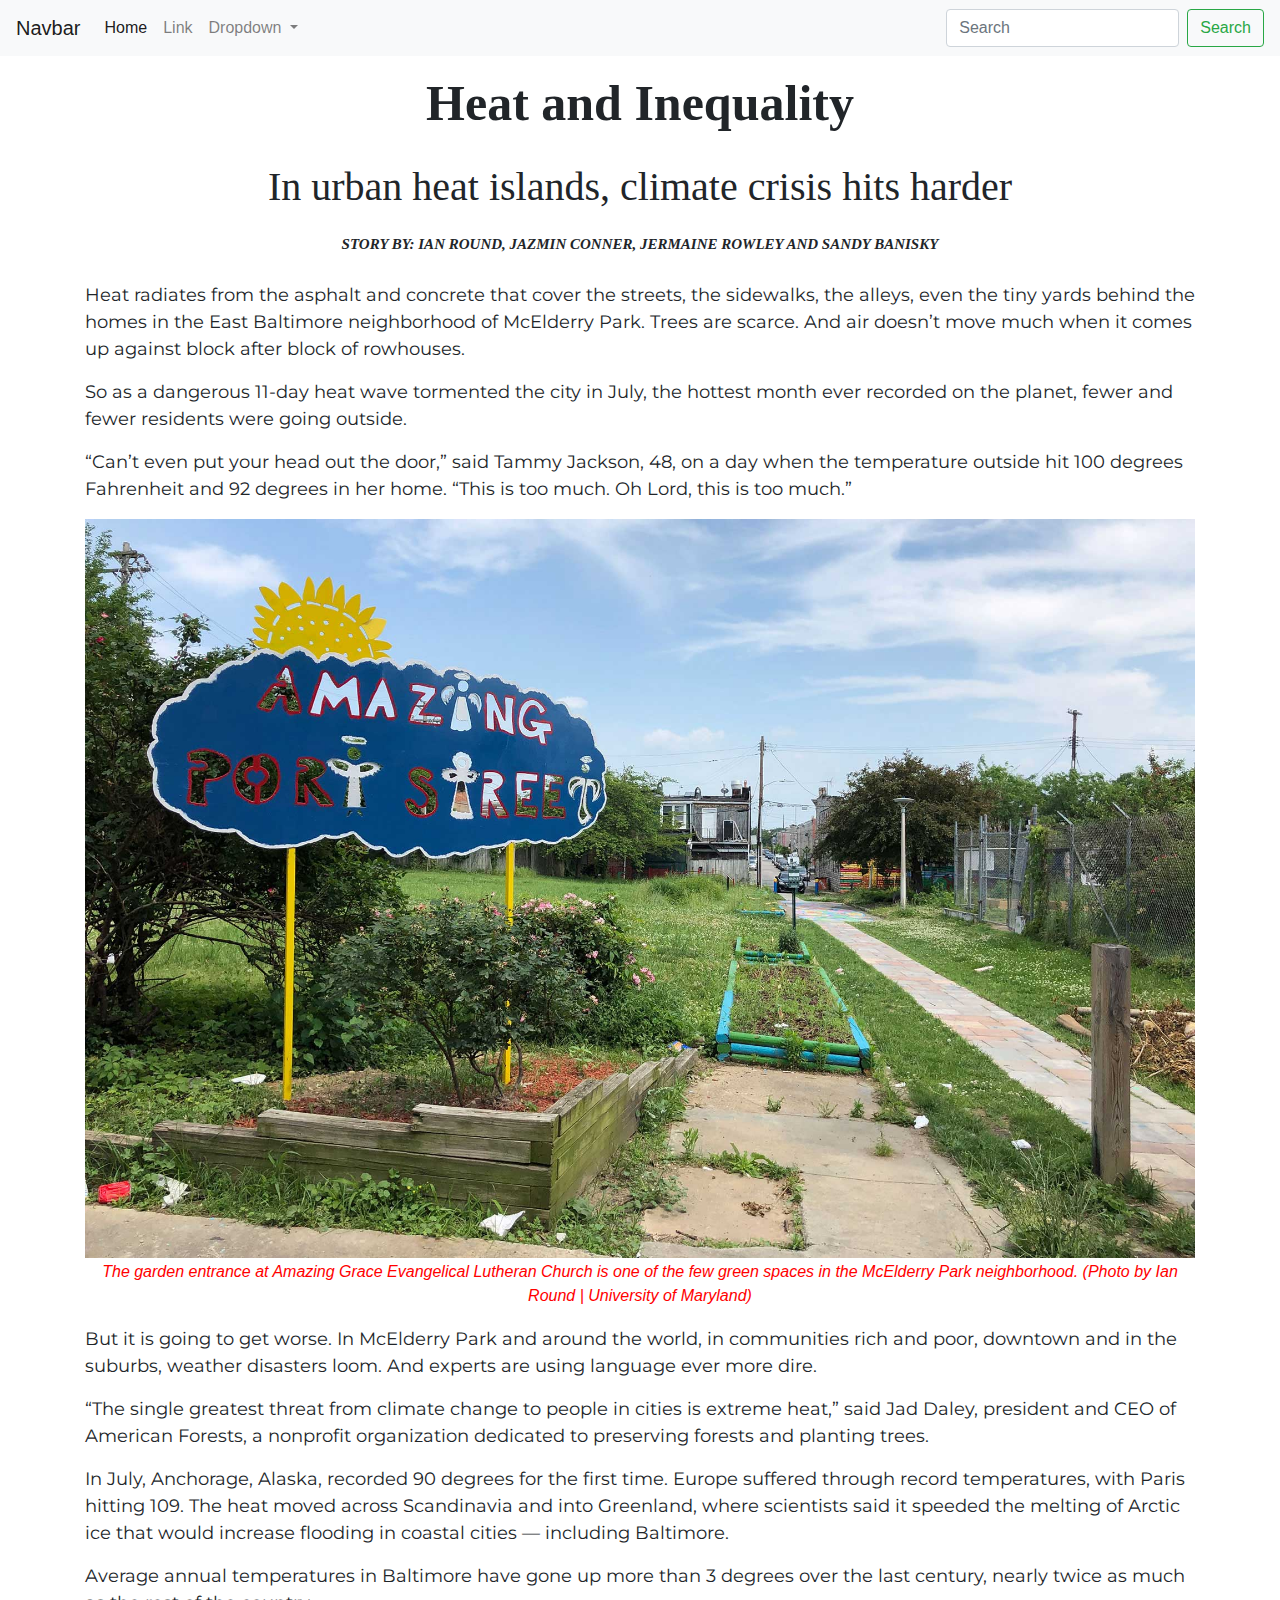
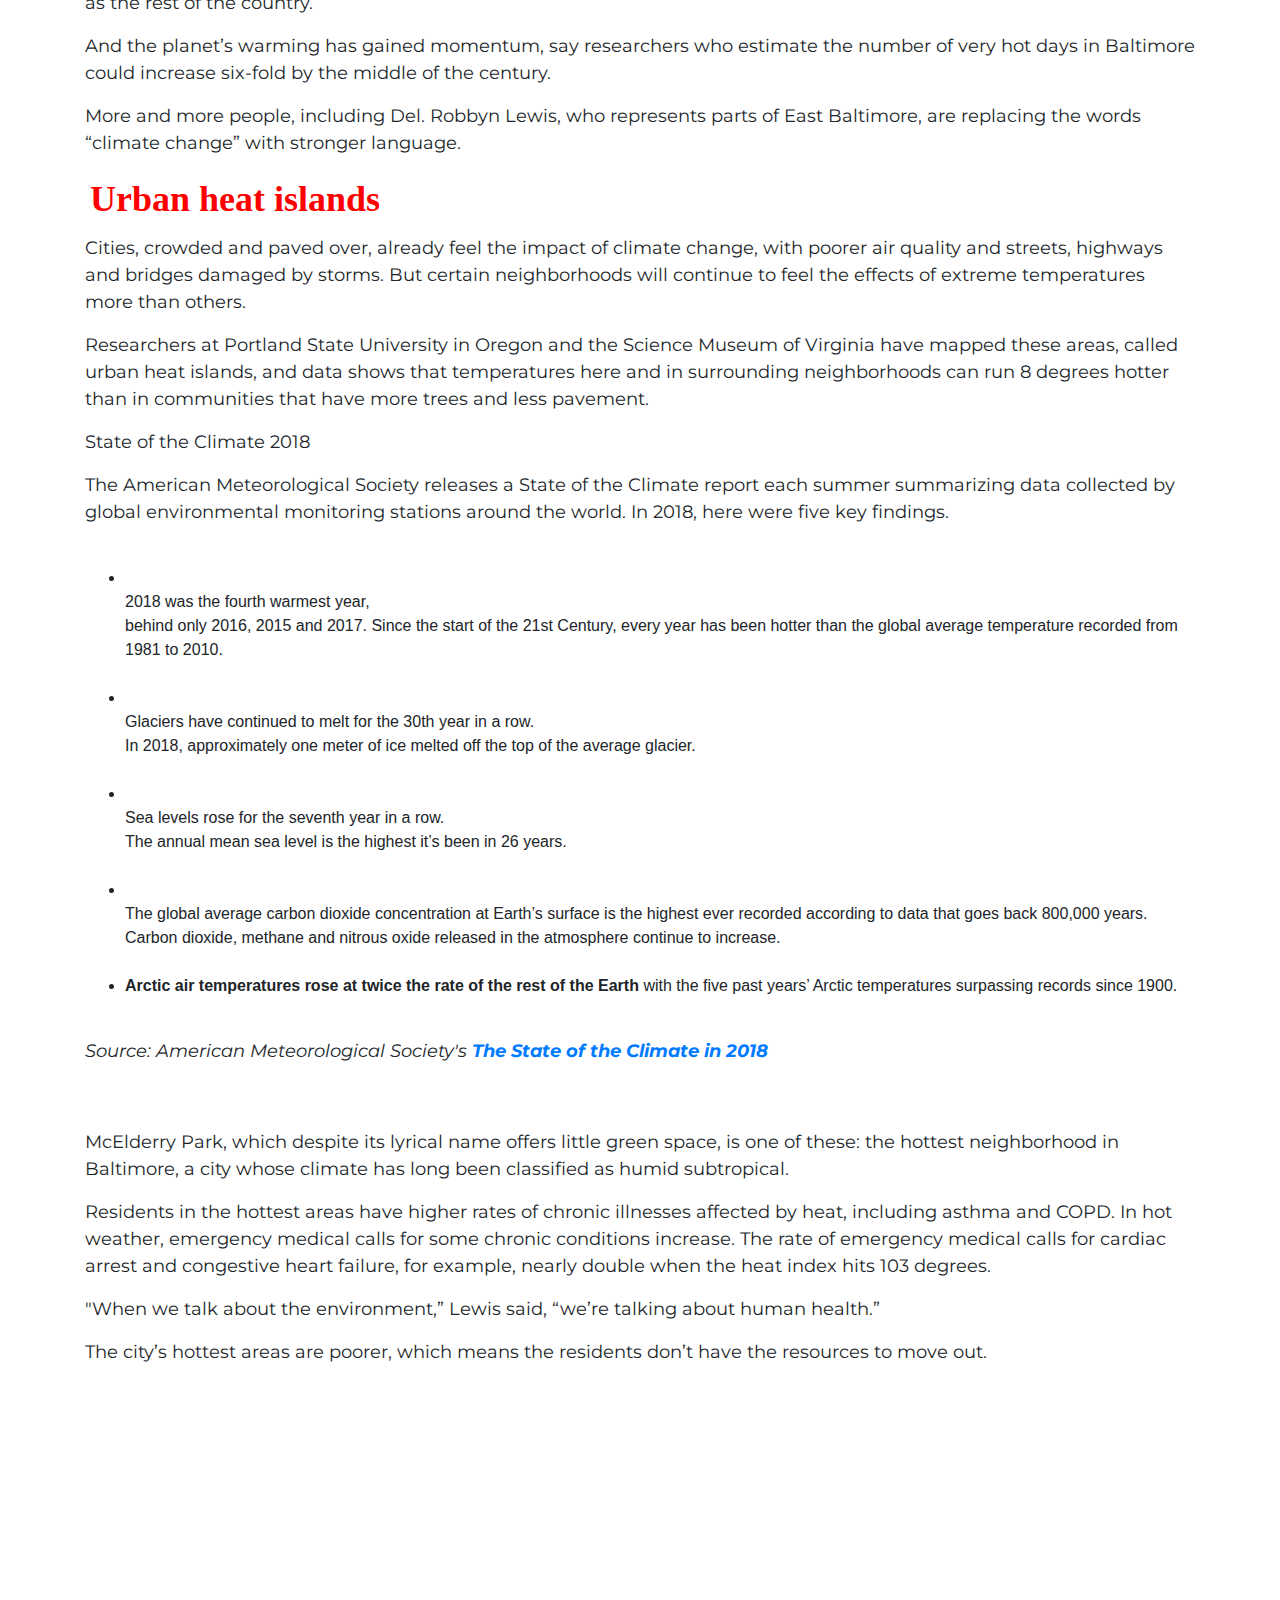
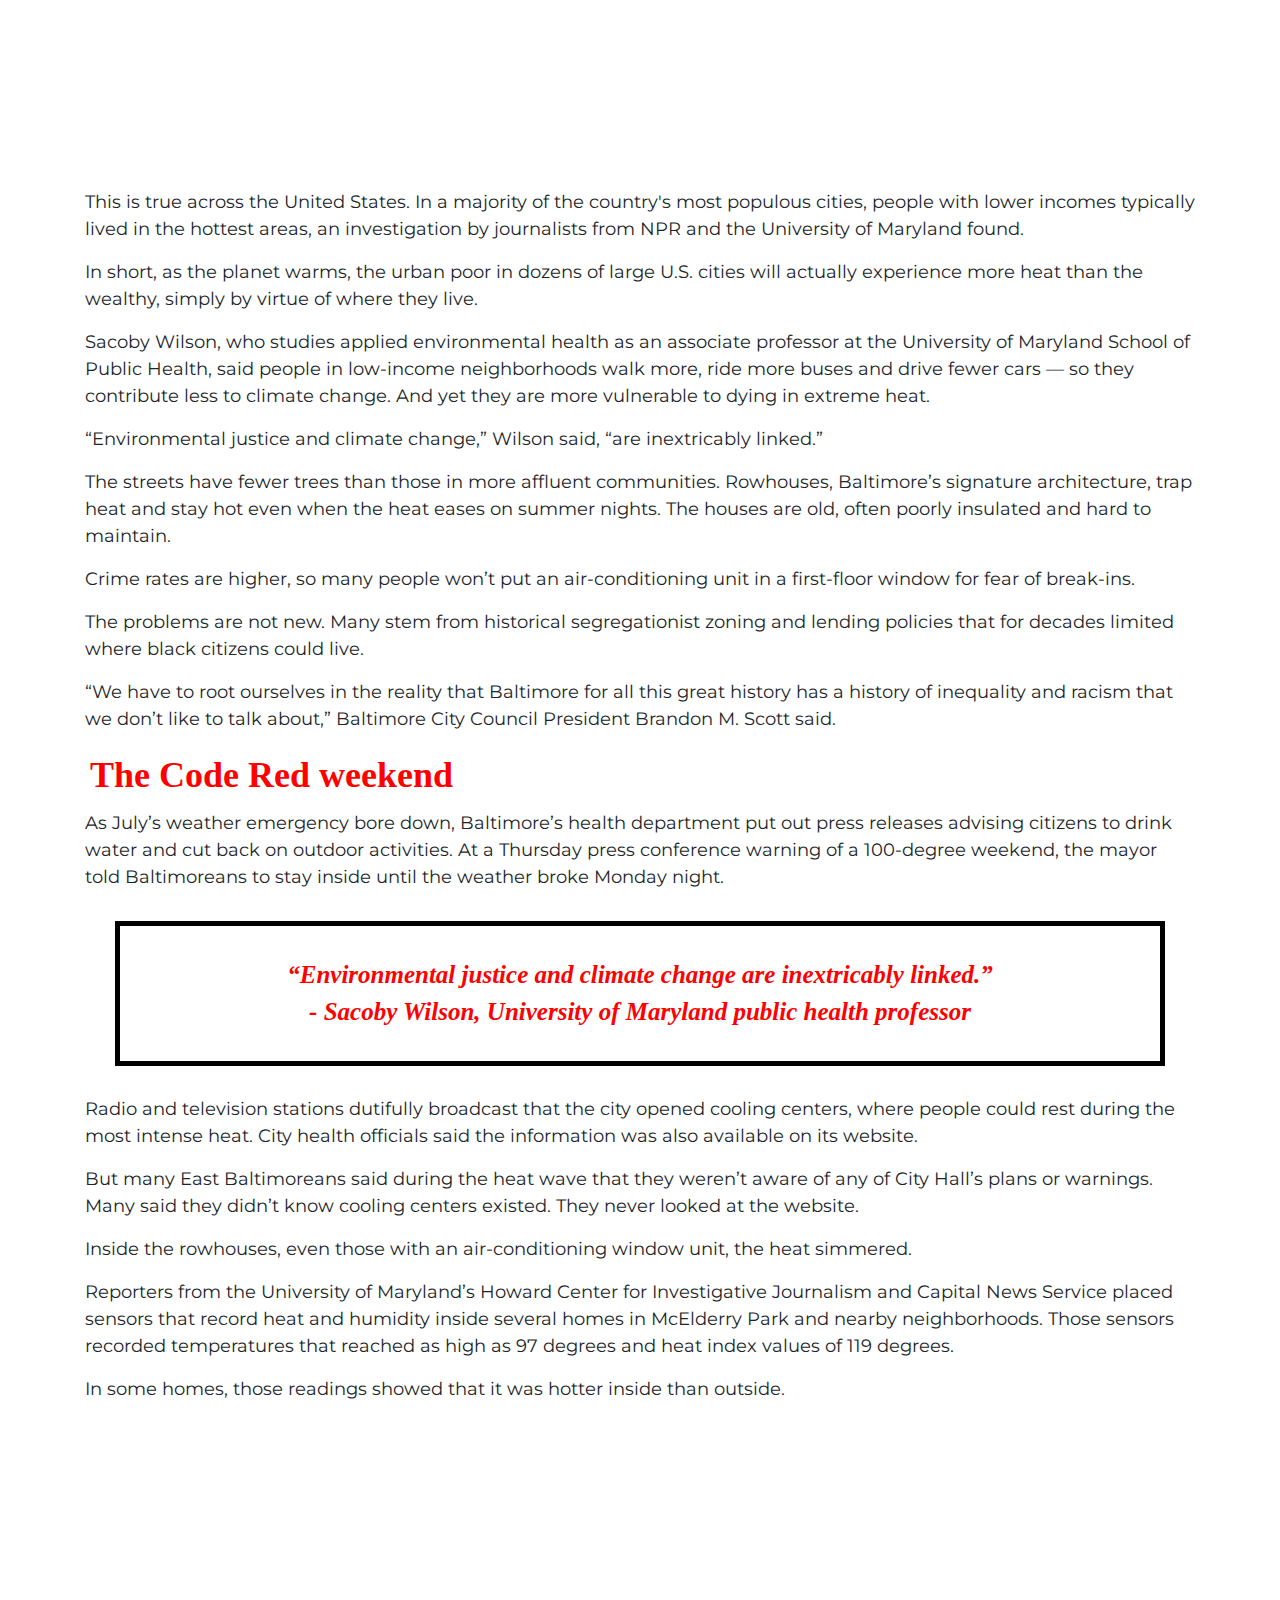
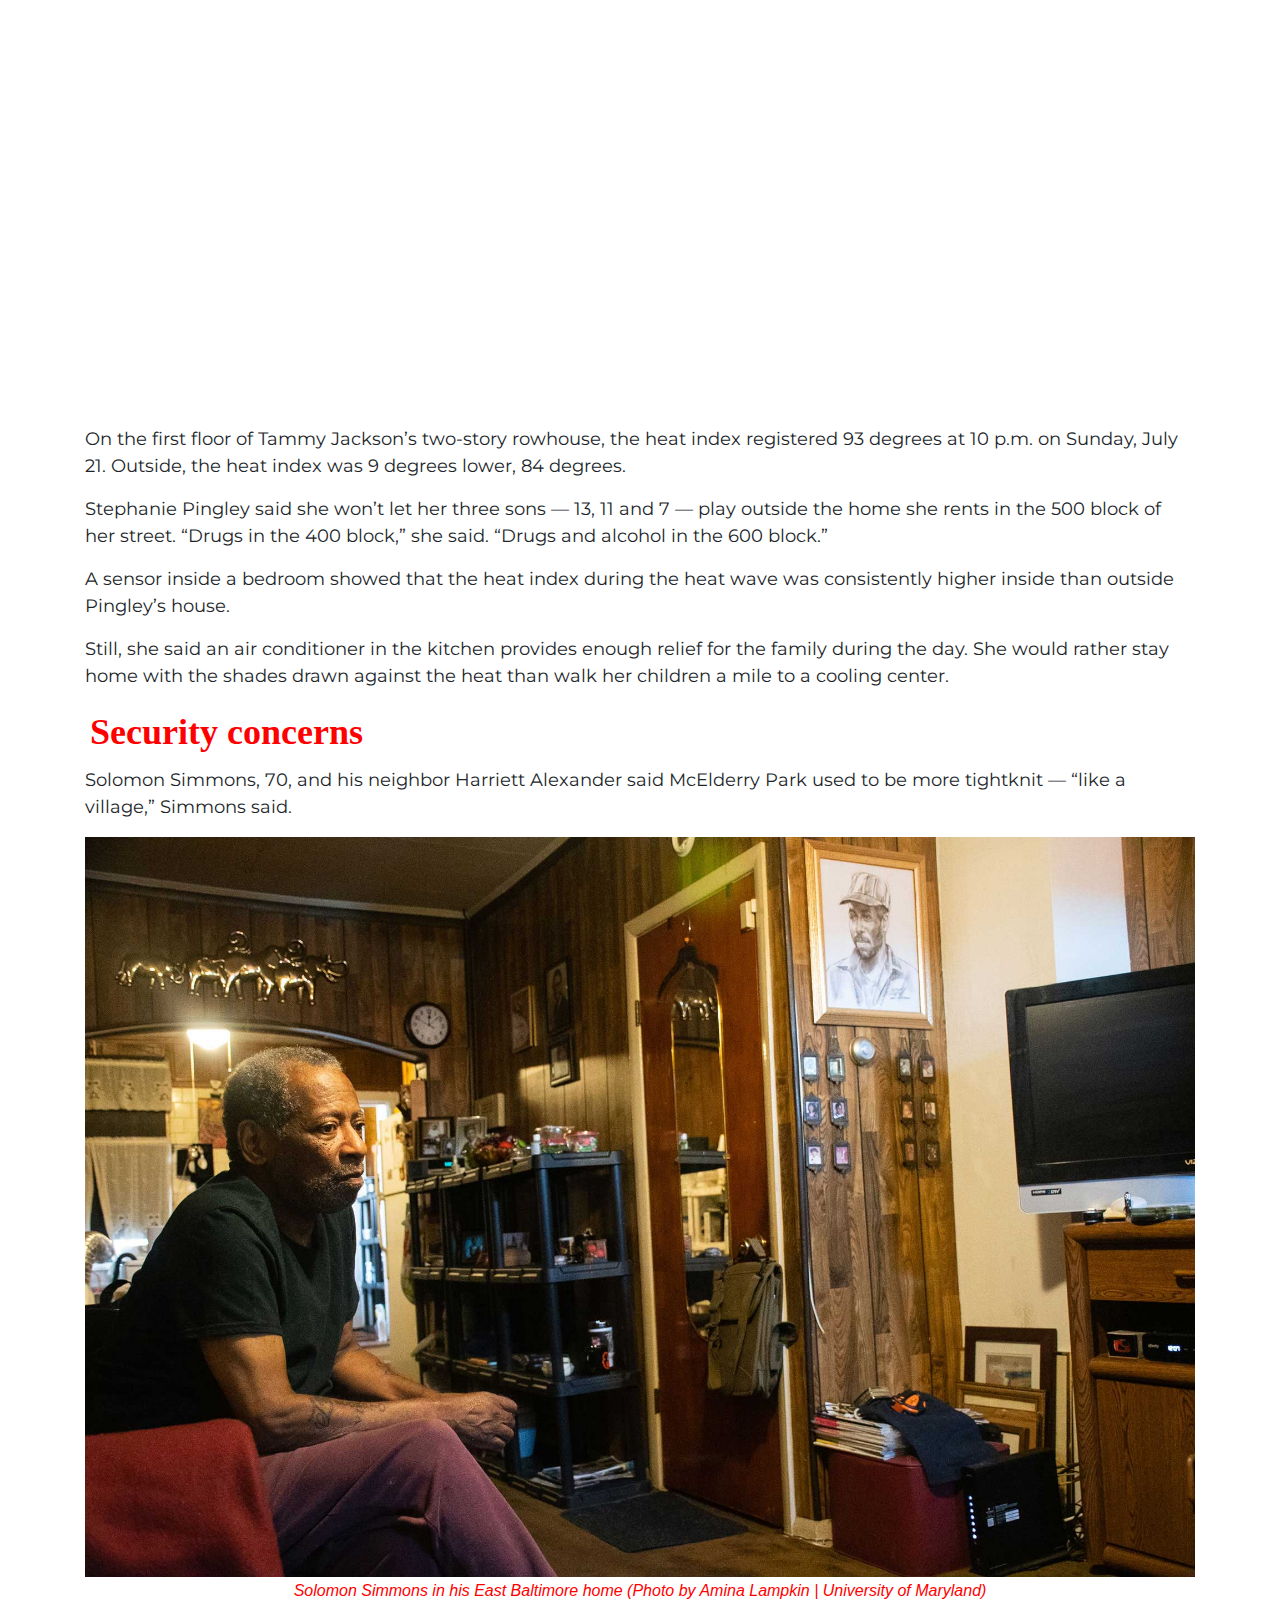
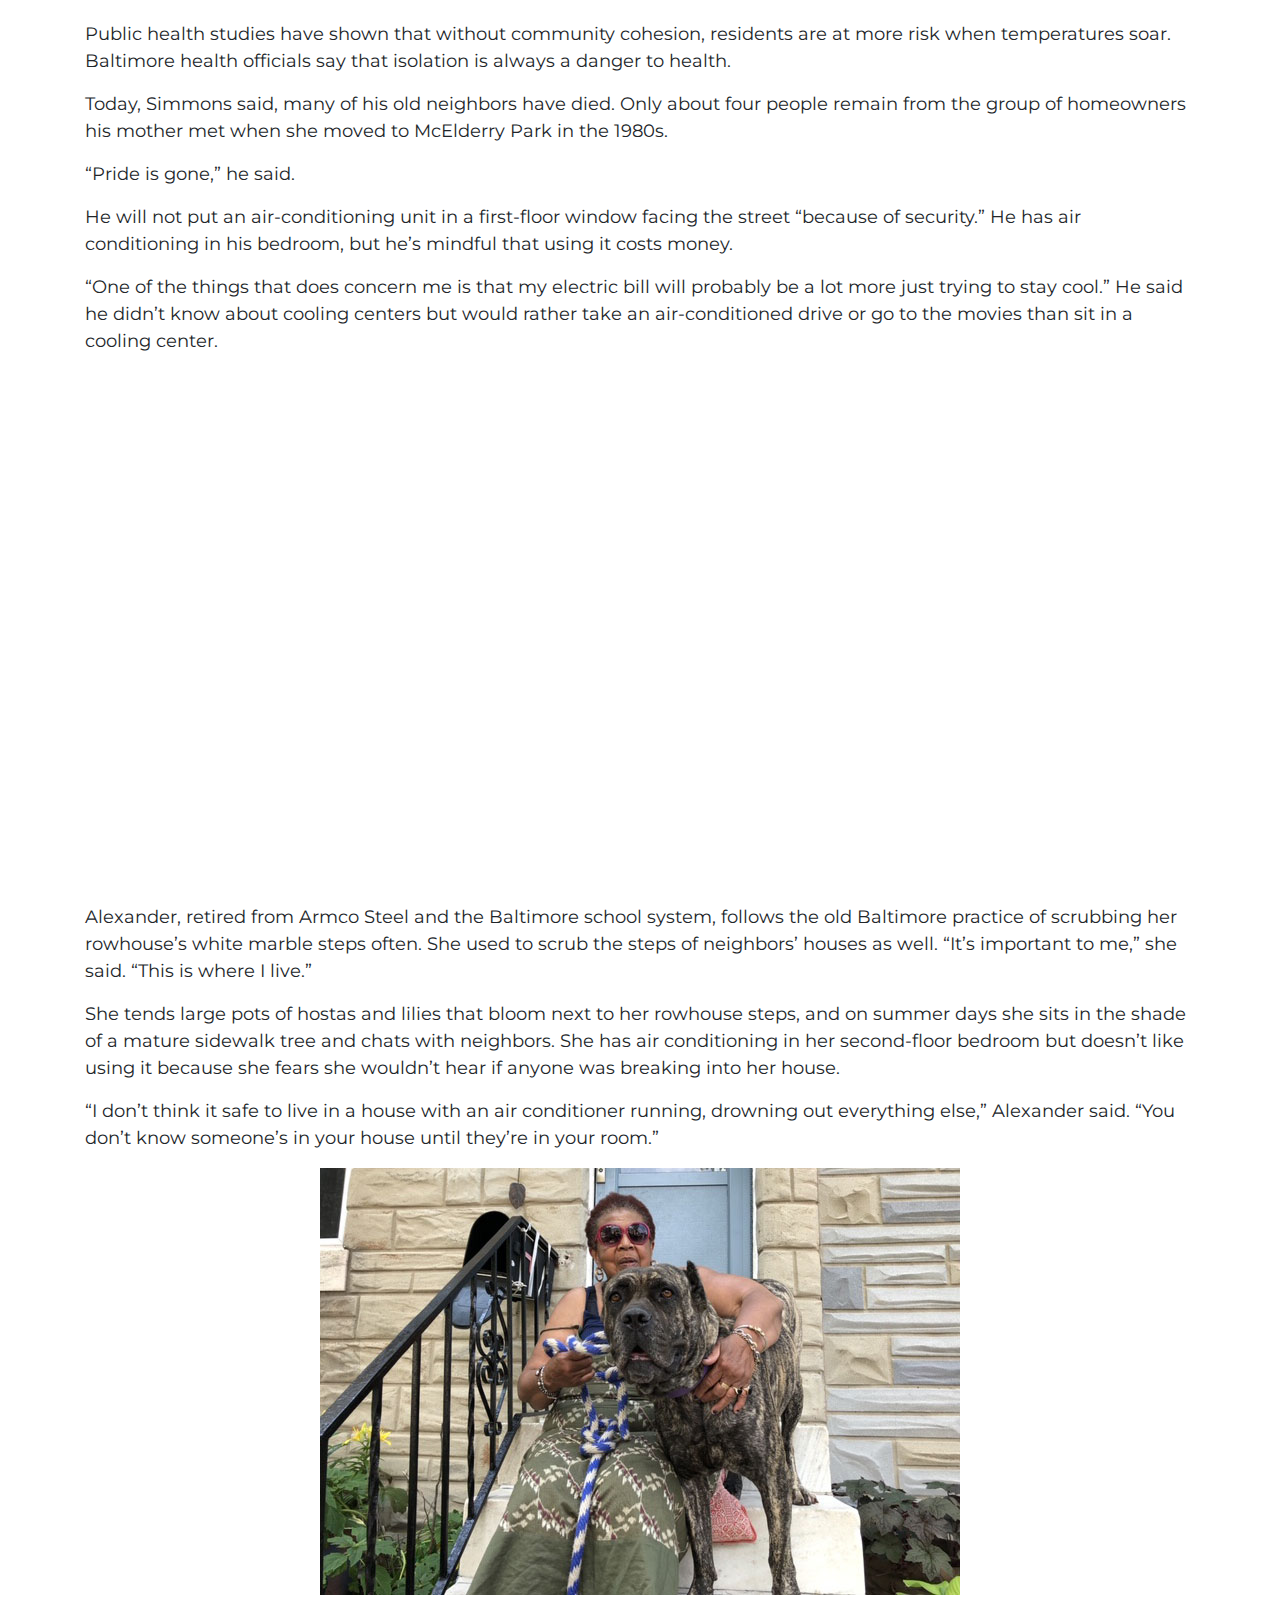
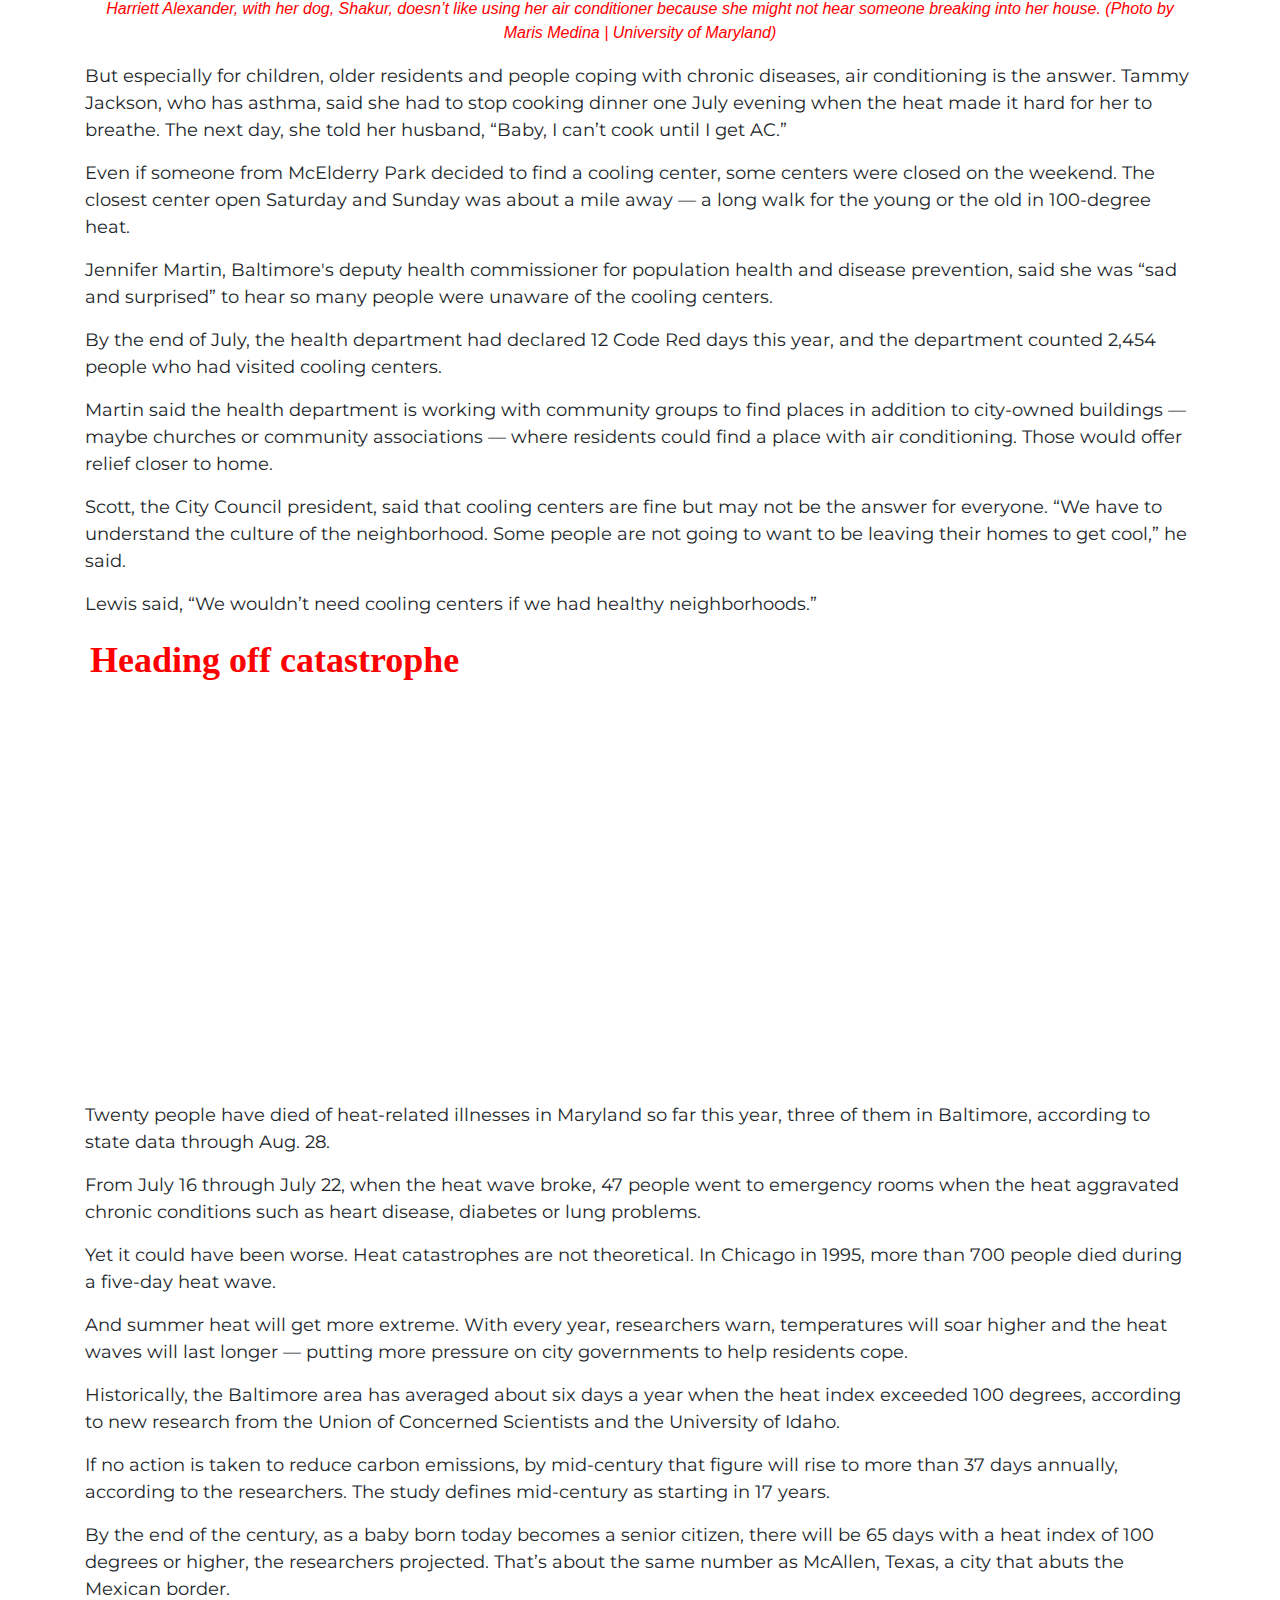
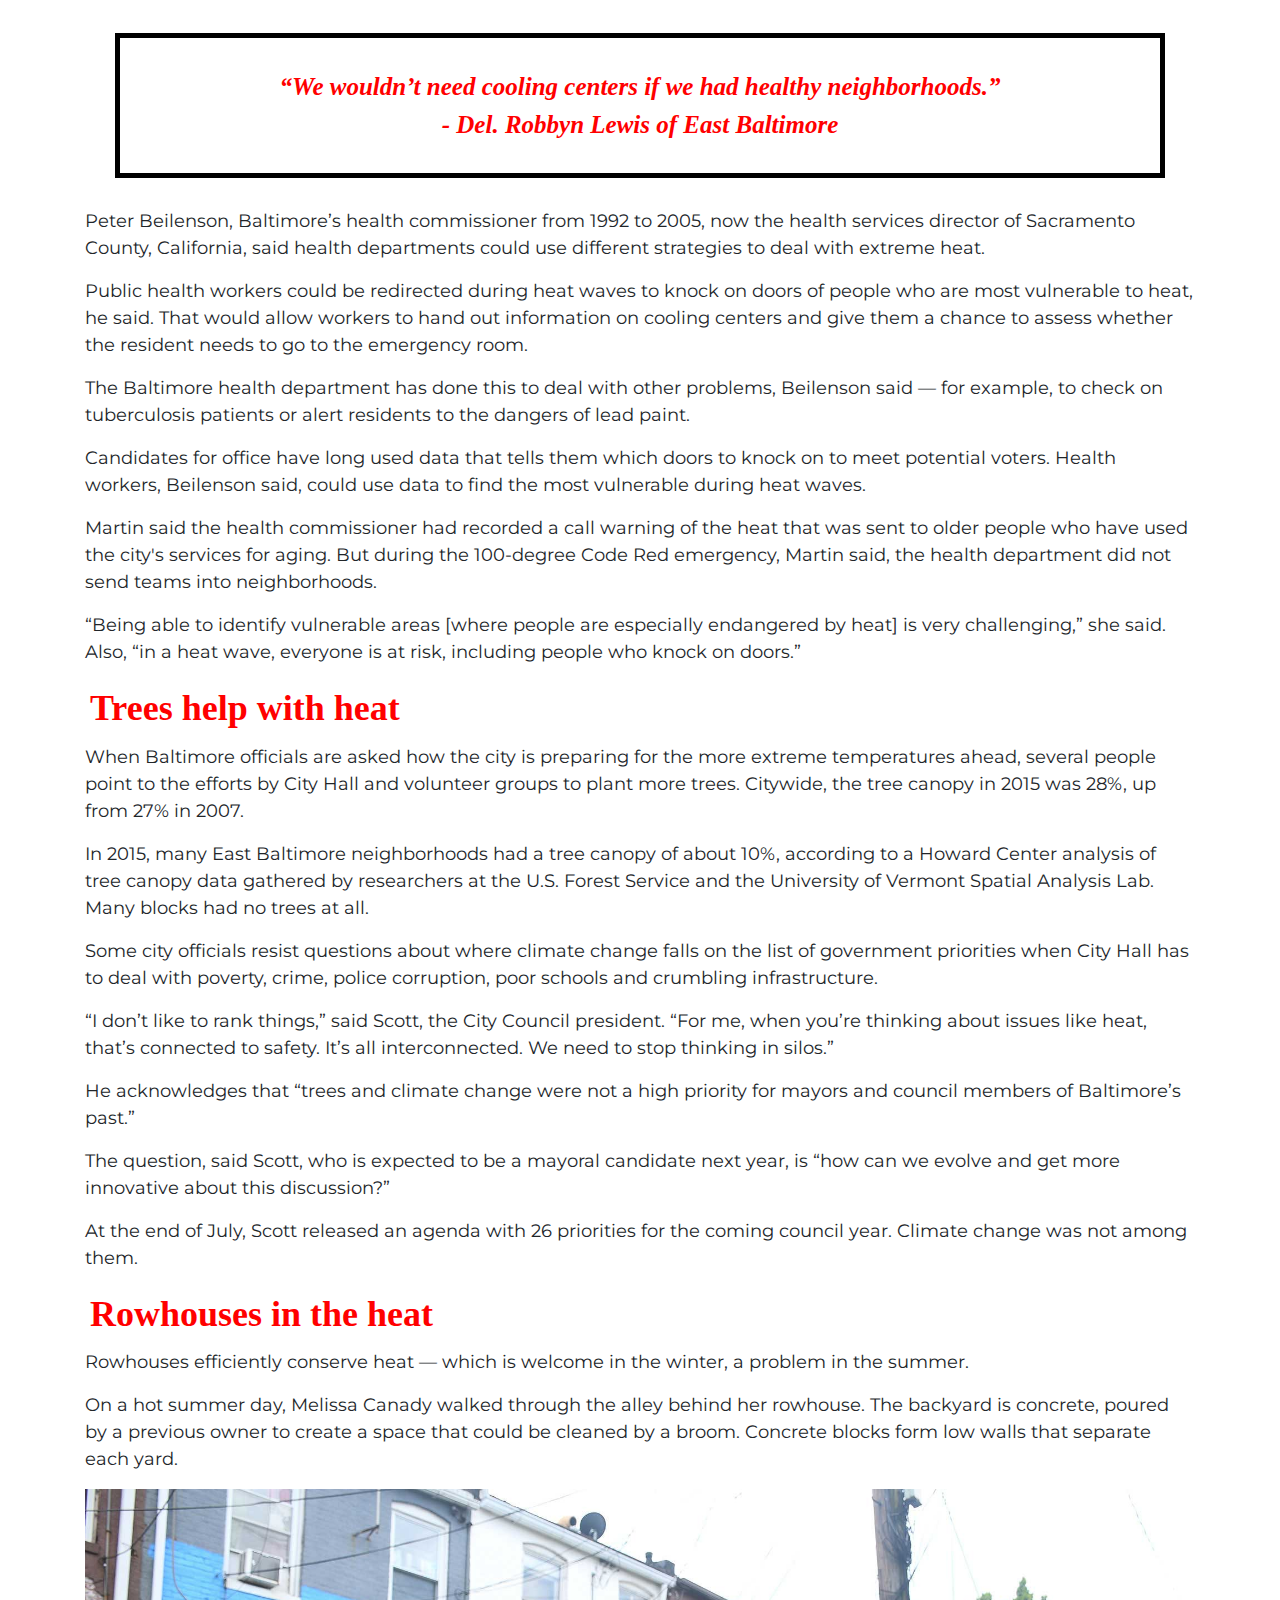
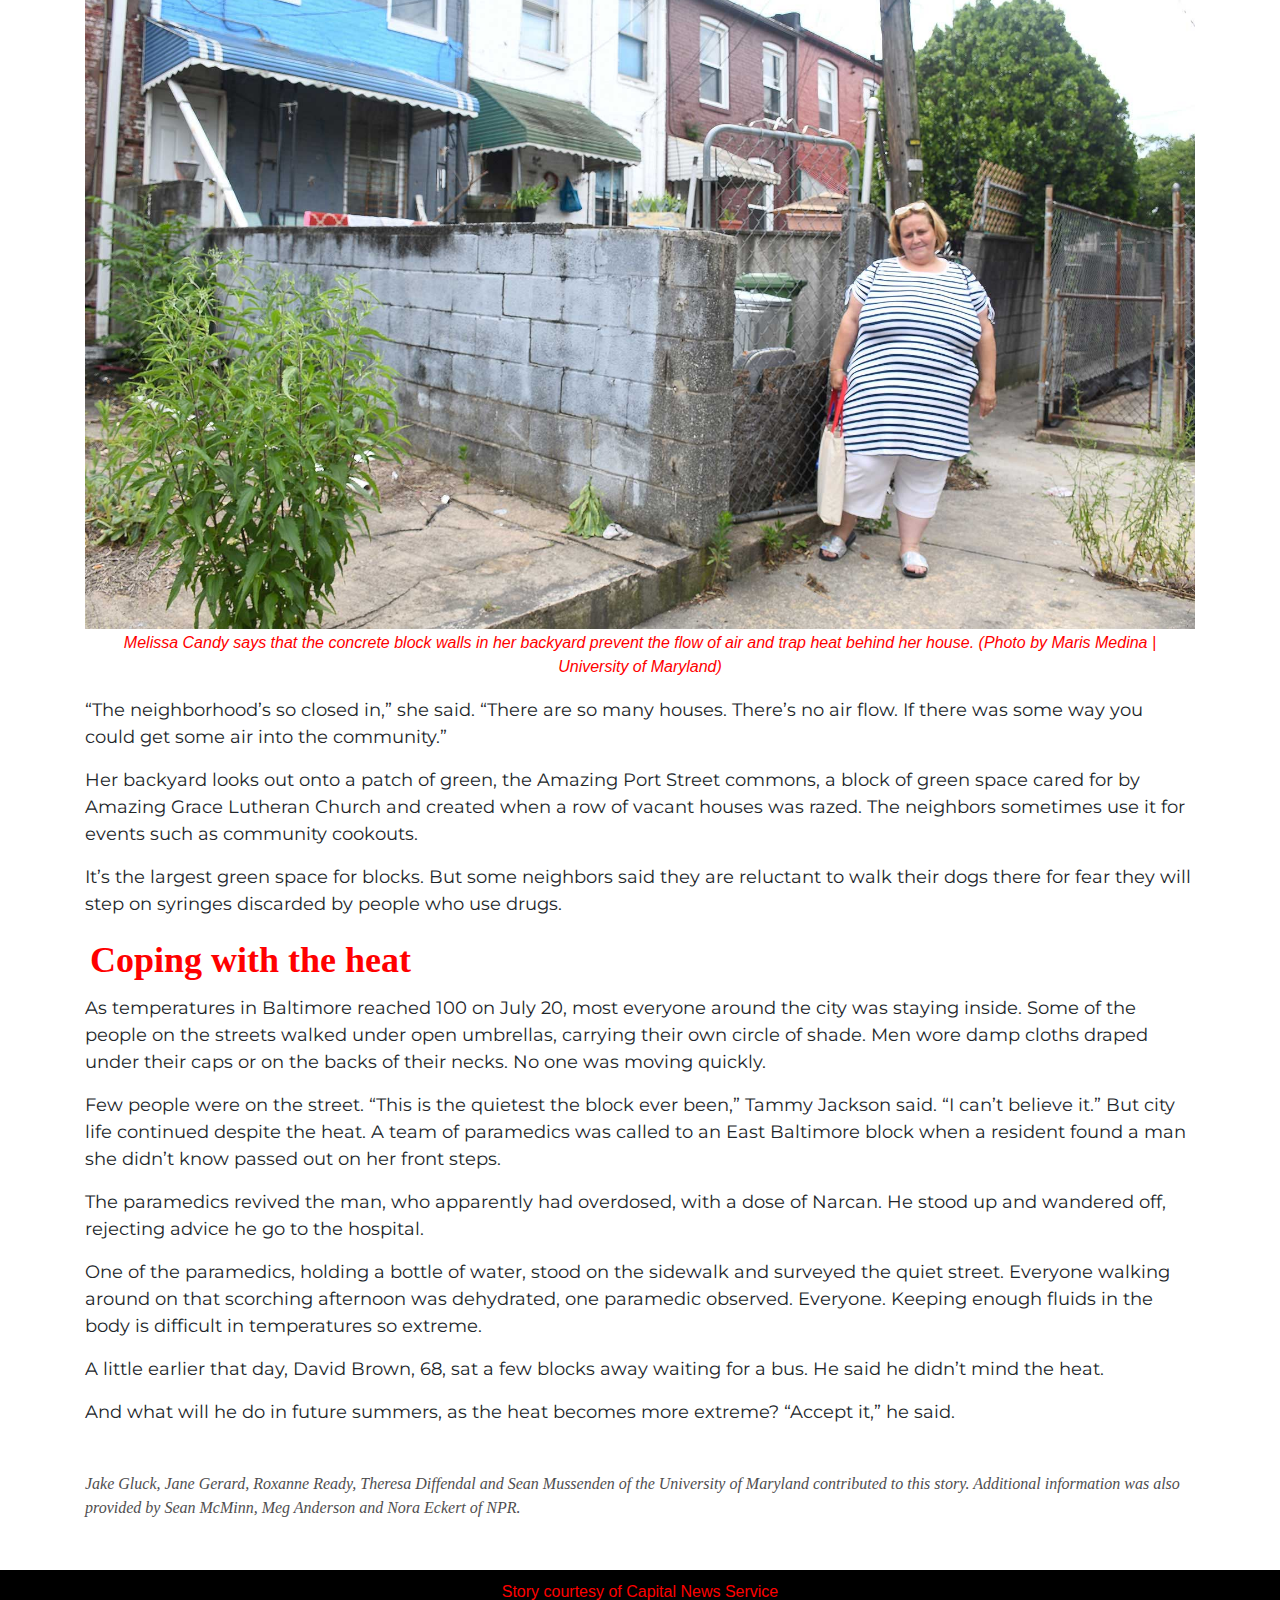
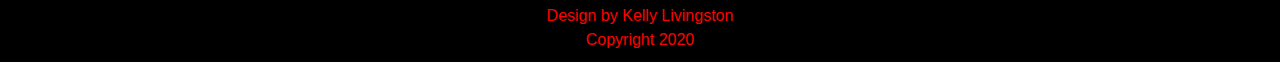
==== commit 1f35fd1f: "Update climate-crisis-story.html" ====
--- a/climate-crisis-story/climate-crisis-story.html
+++ b/climate-crisis-story/climate-crisis-story.html
@@ -94,6 +94,19 @@
 
     <p>Researchers at Portland State University in Oregon and the Science Museum of Virginia have mapped these areas, called urban heat islands, and data shows that temperatures here and in surrounding neighborhoods can run 8 degrees hotter than in communities that have more trees and less pavement.</p>
 
+    <div class="text-box">
+       <p class="text-box-title">State of the Climate 2018</p>
+       <p class="text-box-intro-text">The American Meteorological Society releases a State of the Climate report each summer summarizing data collected by global environmental monitoring stations around the world. In 2018, here were five key findings.</p><br>
+       <ol class="text-box-text" style="list-style-type:disc;">
+         <li><br>2018 was the fourth warmest year,</br> behind only 2016, 2015 and 2017. Since the start of the 21st Century, every year has been hotter than the global average temperature recorded from 1981 to 2010.</li><br>
+         <li><br>Glaciers have continued to melt for the 30th year in a row.</br> In 2018, approximately one meter of ice melted off the top of the average glacier.</li><br>
+         <li><br>Sea levels rose for the seventh year in a row.</br> The annual mean sea level is the highest it’s been in 26 years.</li><br>
+         <li><br>The global average carbon dioxide concentration at Earth’s surface is the highest ever recorded</b> according to data that goes back 800,000 years. Carbon dioxide, methane and nitrous oxide released in the atmosphere continue to increase.</li><br>
+         <li><b>Arctic air temperatures rose at twice the rate of the rest of the Earth</b> with the five past years’ Arctic temperatures surpassing records since 1900.</li>
+       </ol><br>
+       <p class="text-box-source-text"><i>Source: American Meteorological Society's <a href="https://www.ametsoc.org/ams/index.cfm/publications/bulletin-of-the-american-meteorological-society-bams/state-of-the-climate/"><b>The State of the Climate in 2018</b></a></i></p><br>
+     </div><br>
+
     <p>McElderry Park, which despite its lyrical name offers little green space, is one of these: the hottest neighborhood in Baltimore, a city whose climate has long been classified as humid subtropical.</p>
 
     <p>Residents in the hottest areas have higher rates of chronic illnesses affected by heat, including asthma and COPD. In hot weather, emergency medical calls for some chronic conditions increase. The rate of emergency medical calls for cardiac arrest and congestive heart failure, for example, nearly double when the heat index hits 103 degrees.</p>
--- a/climate-crisis-story/style.css
+++ b/climate-crisis-story/style.css
@@ -30,7 +30,7 @@
 }
 
 p{
-  font-family: Helvetica, Arial, sans-serif;
+  font-family: Montserrat, Helvetica, sans-serif;
   font-size: 18px;
 }
 
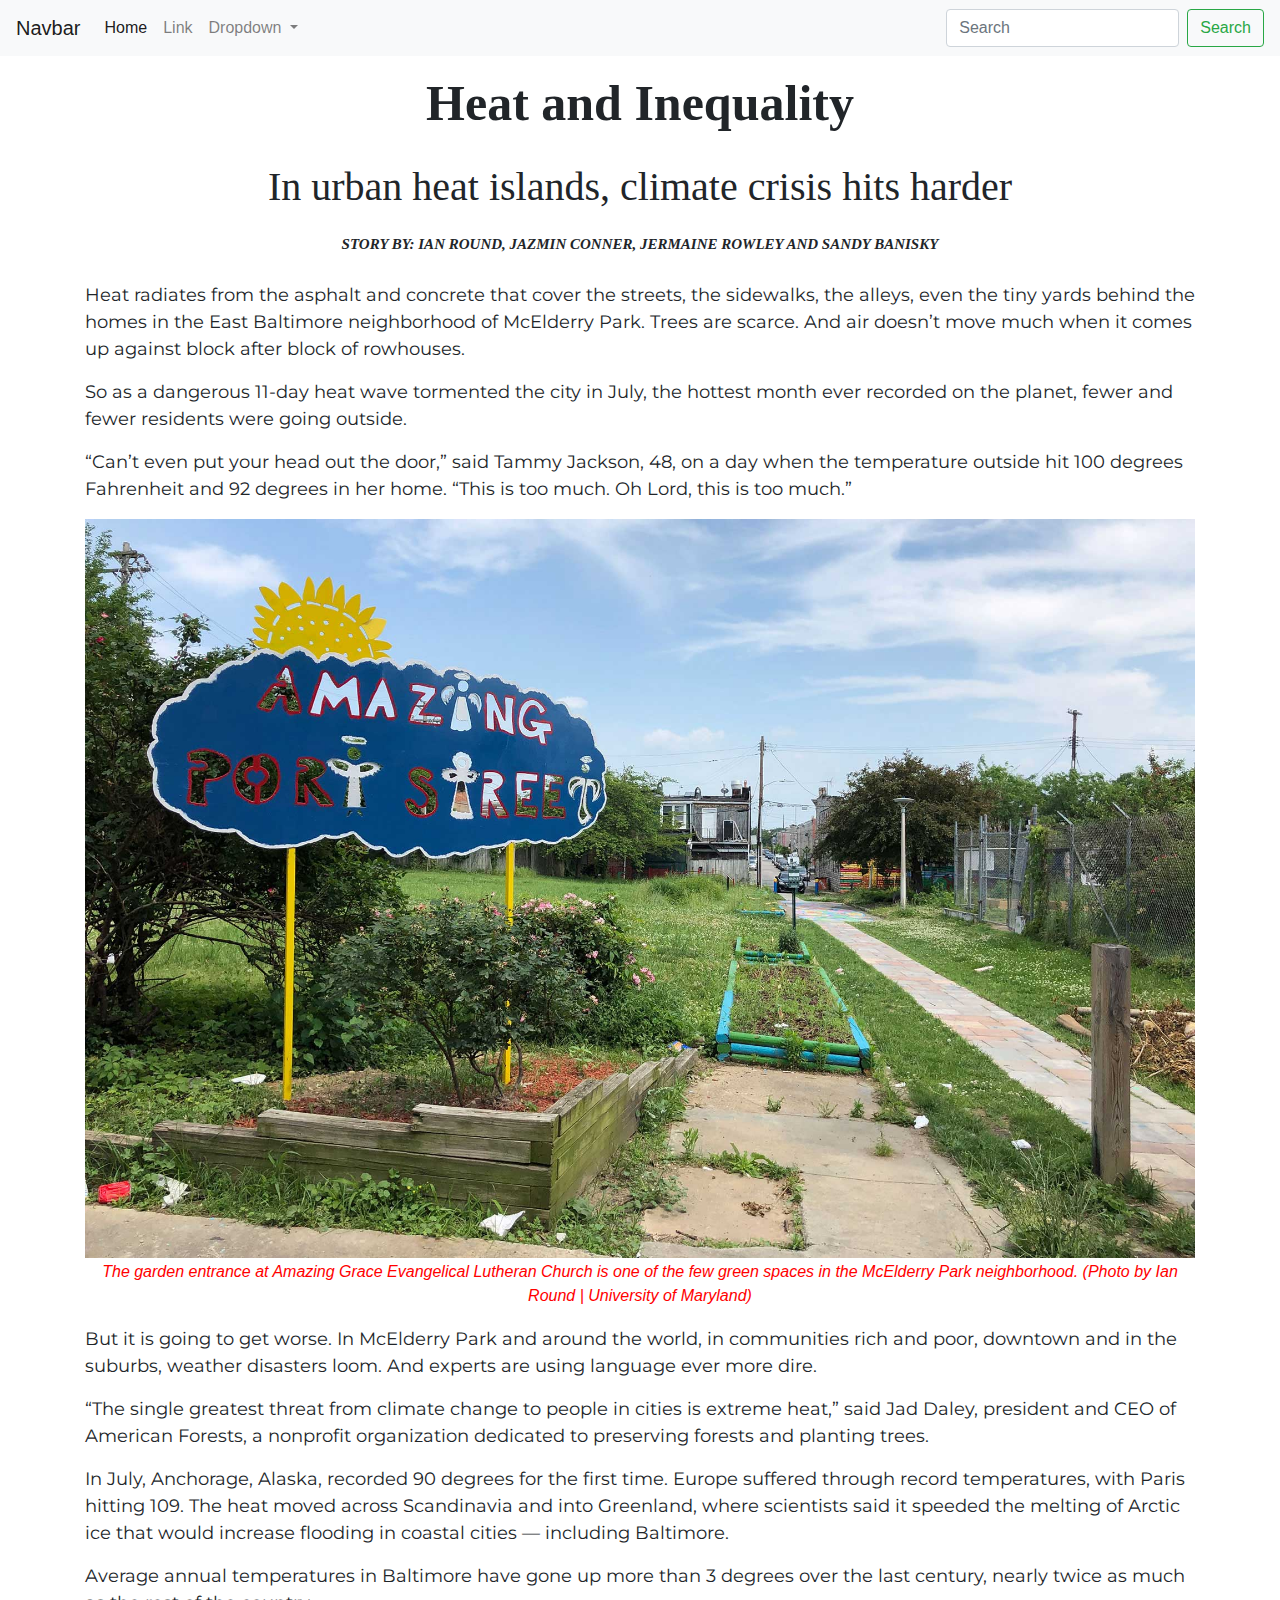
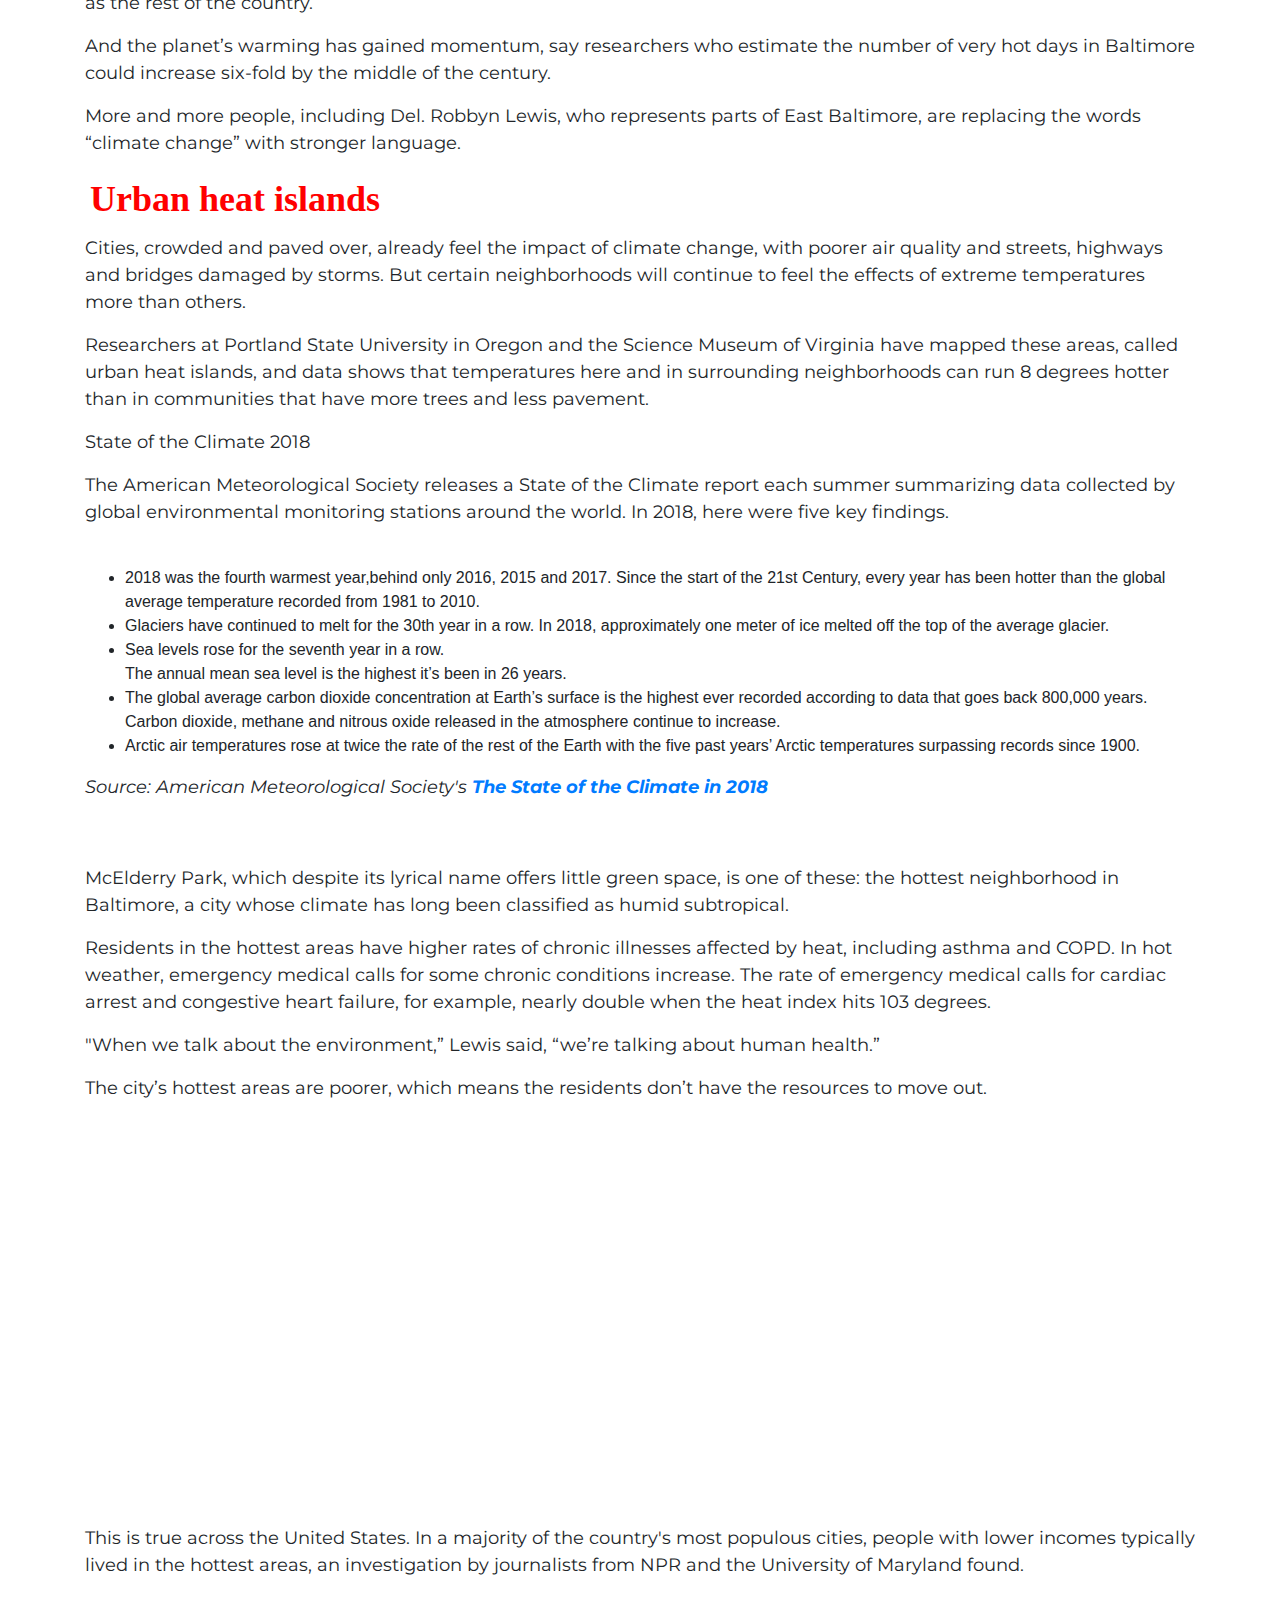
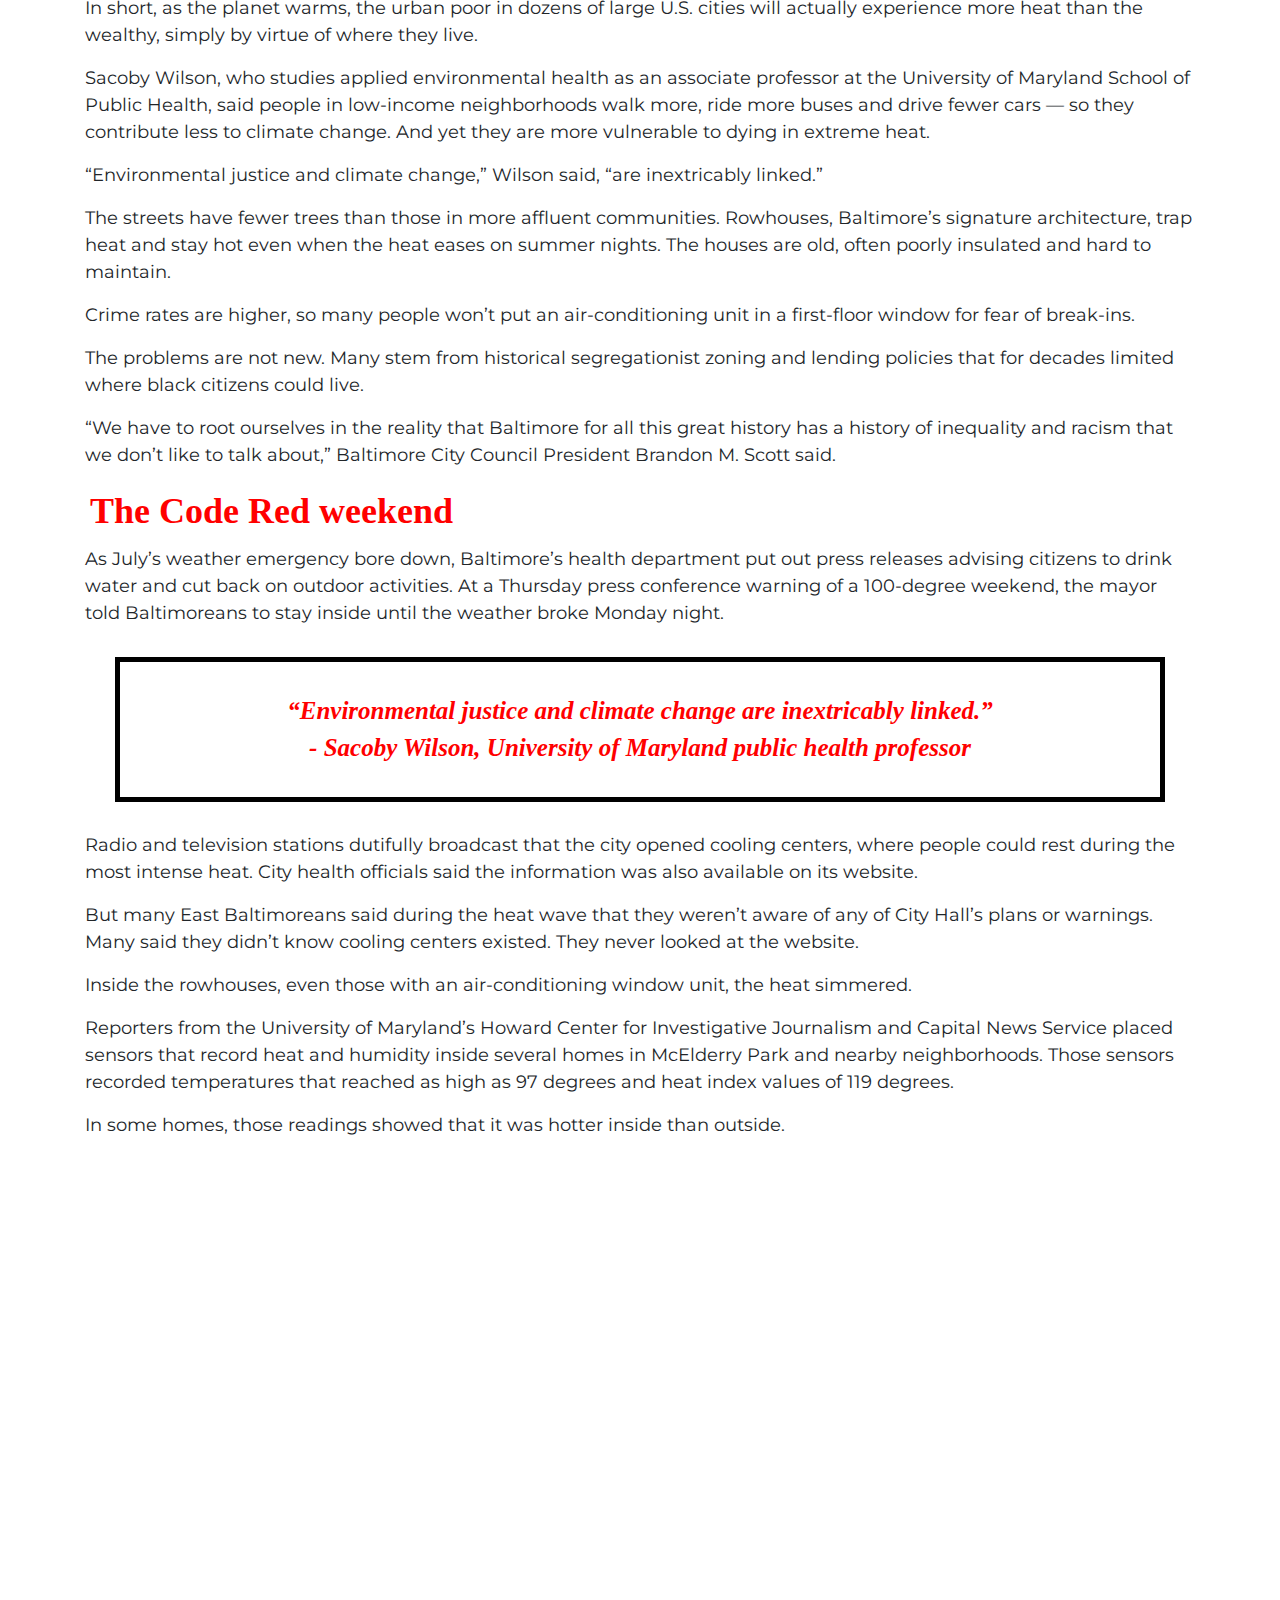
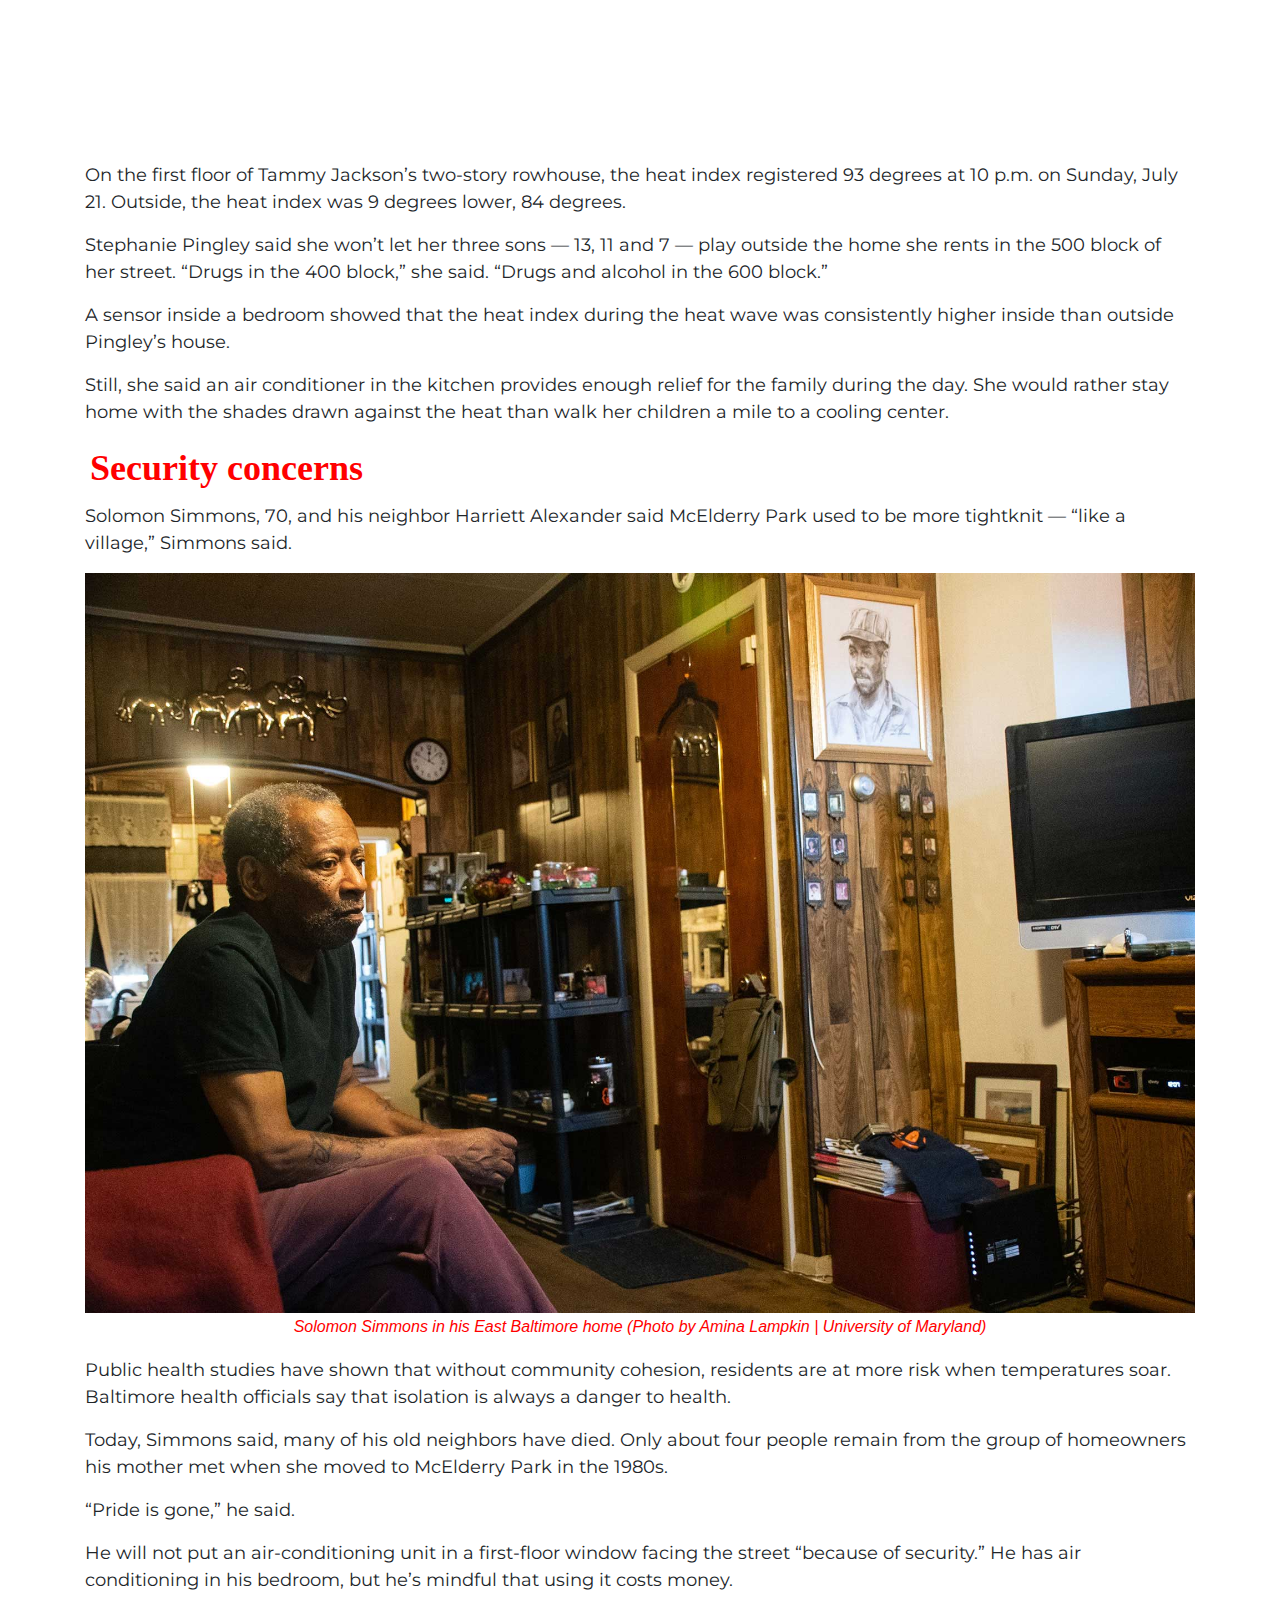
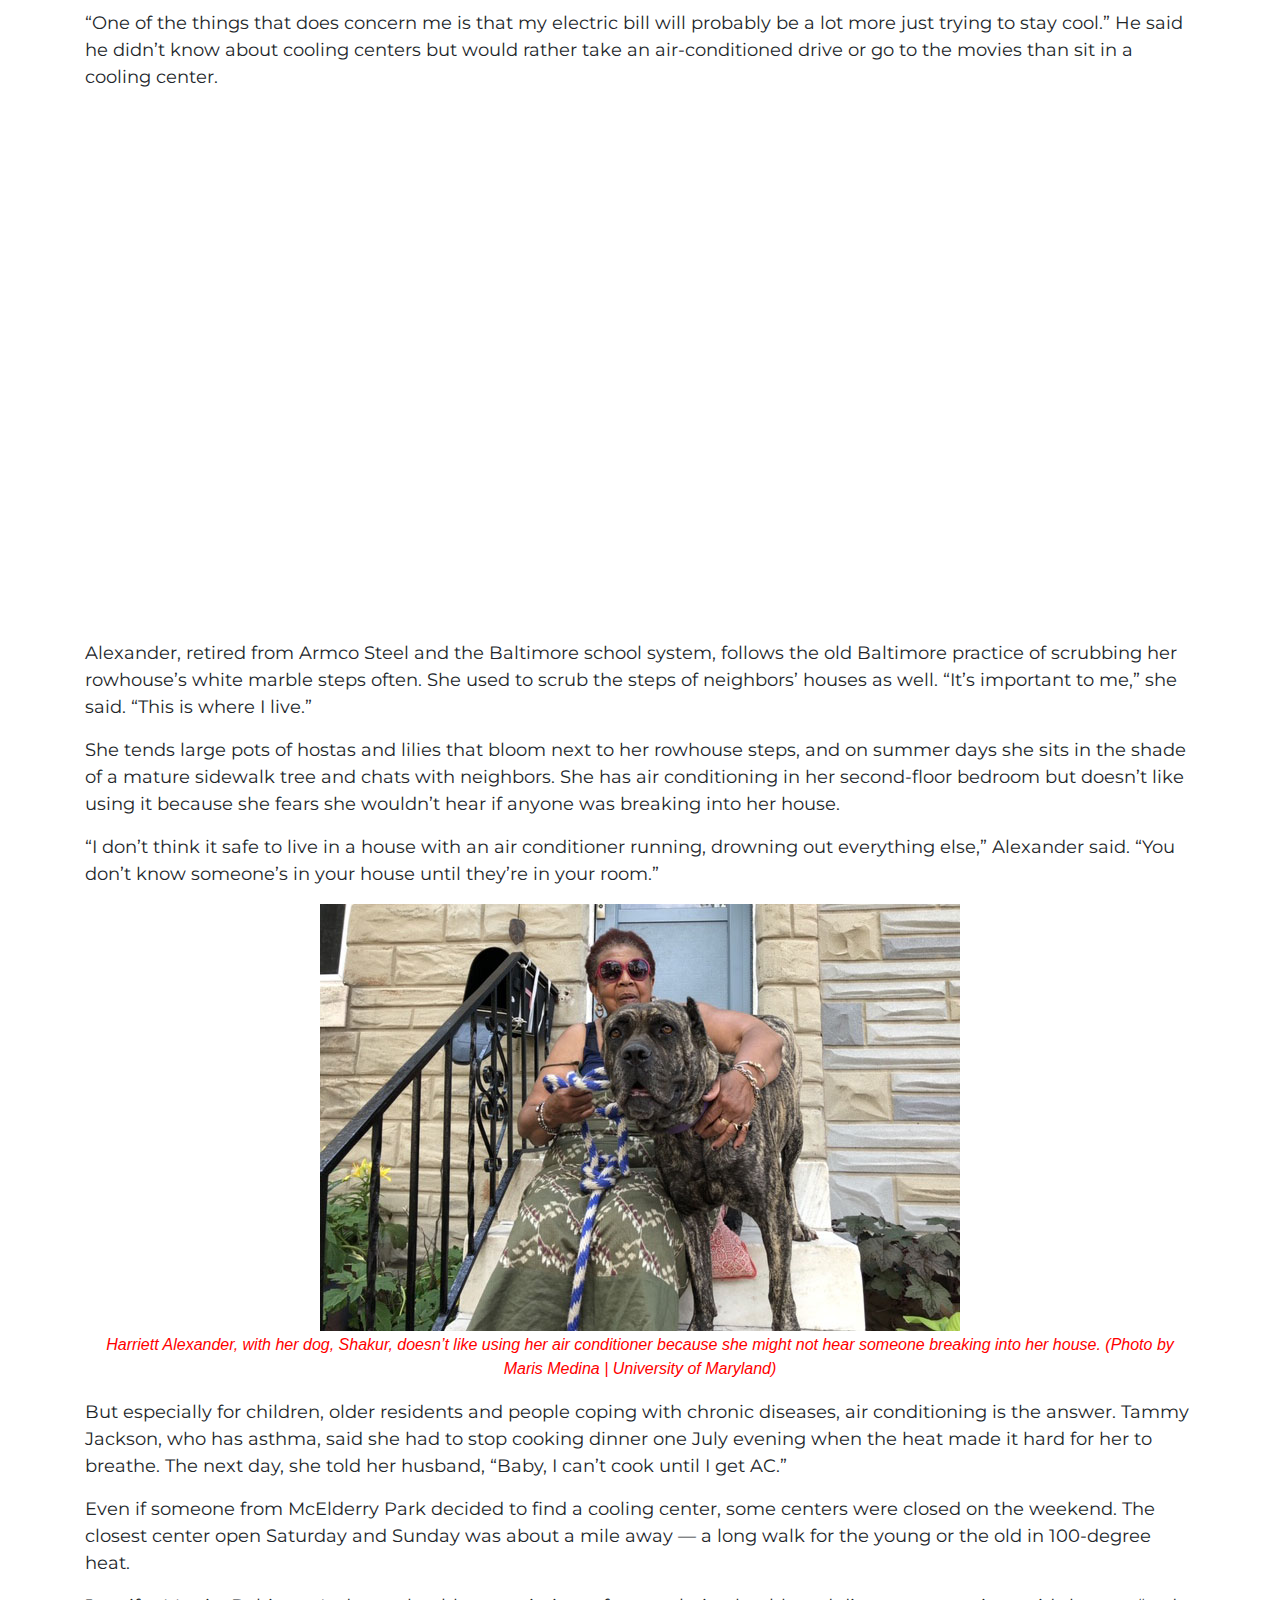
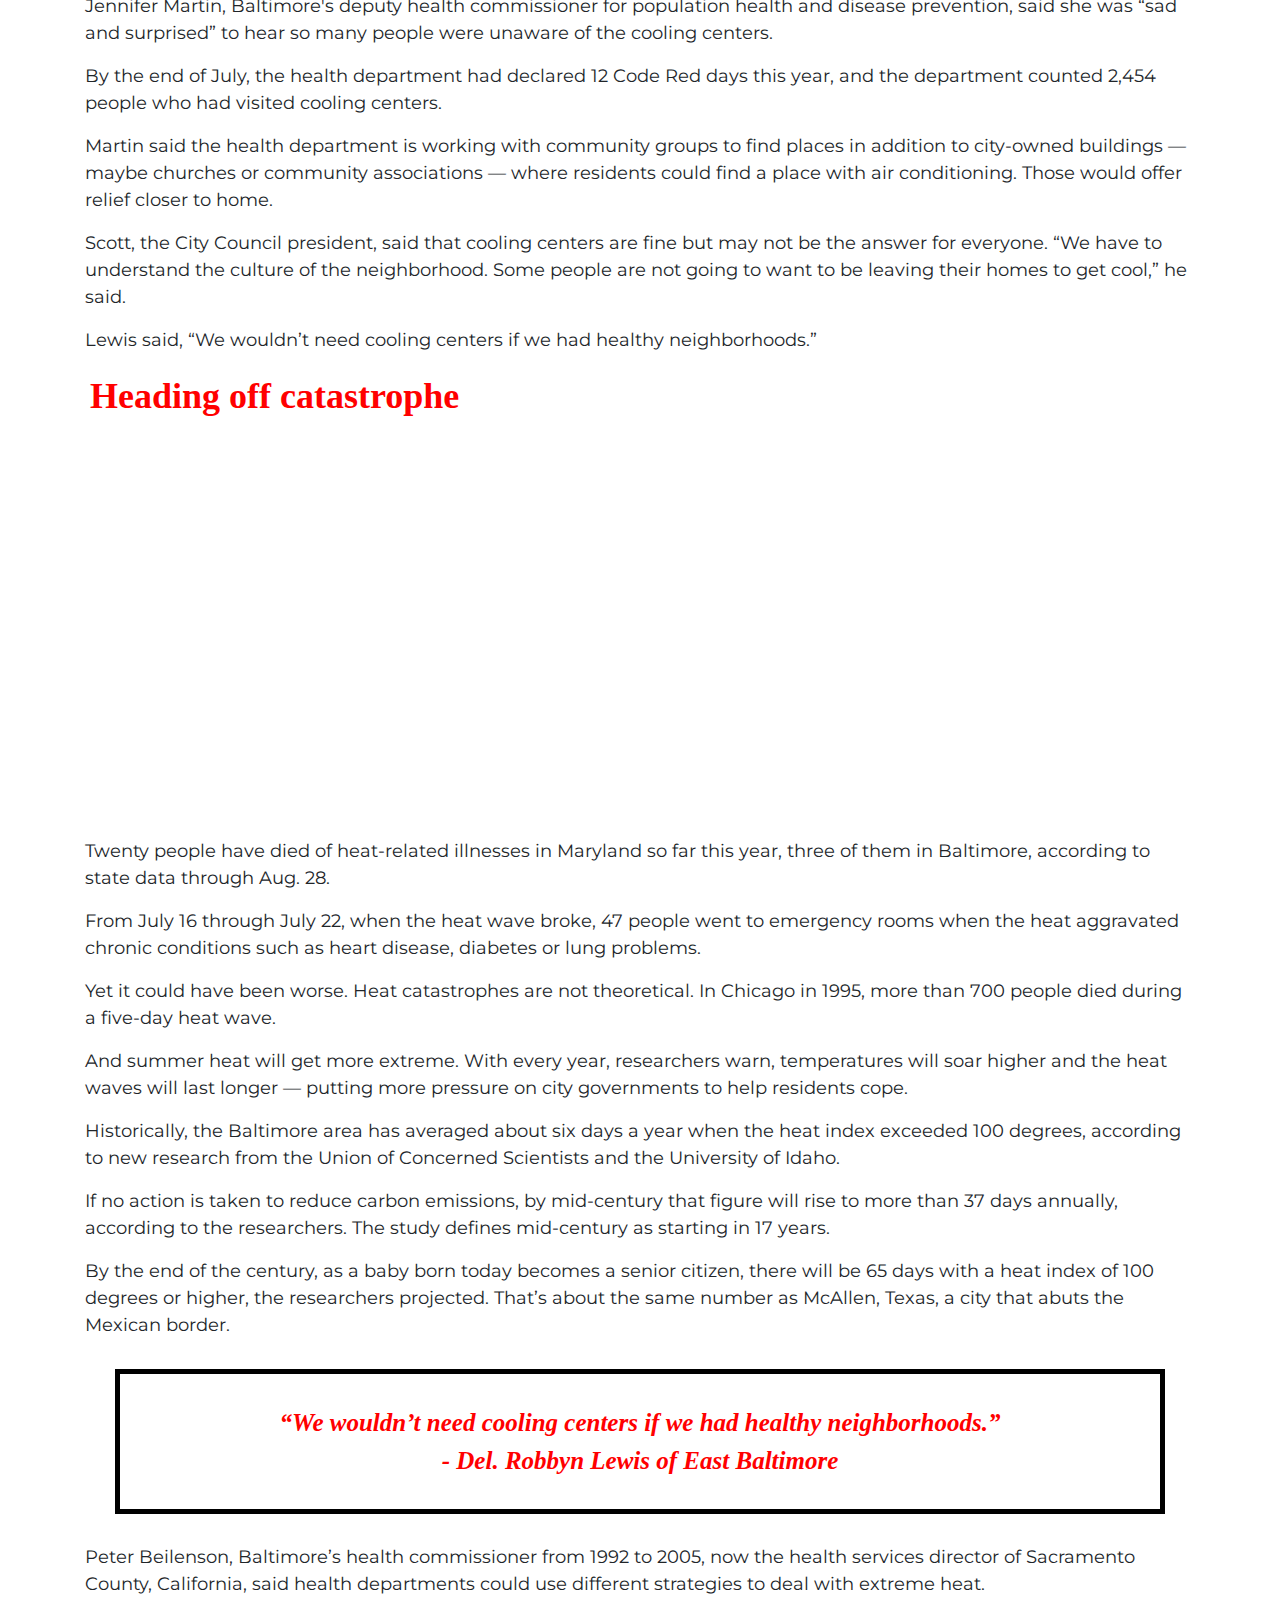
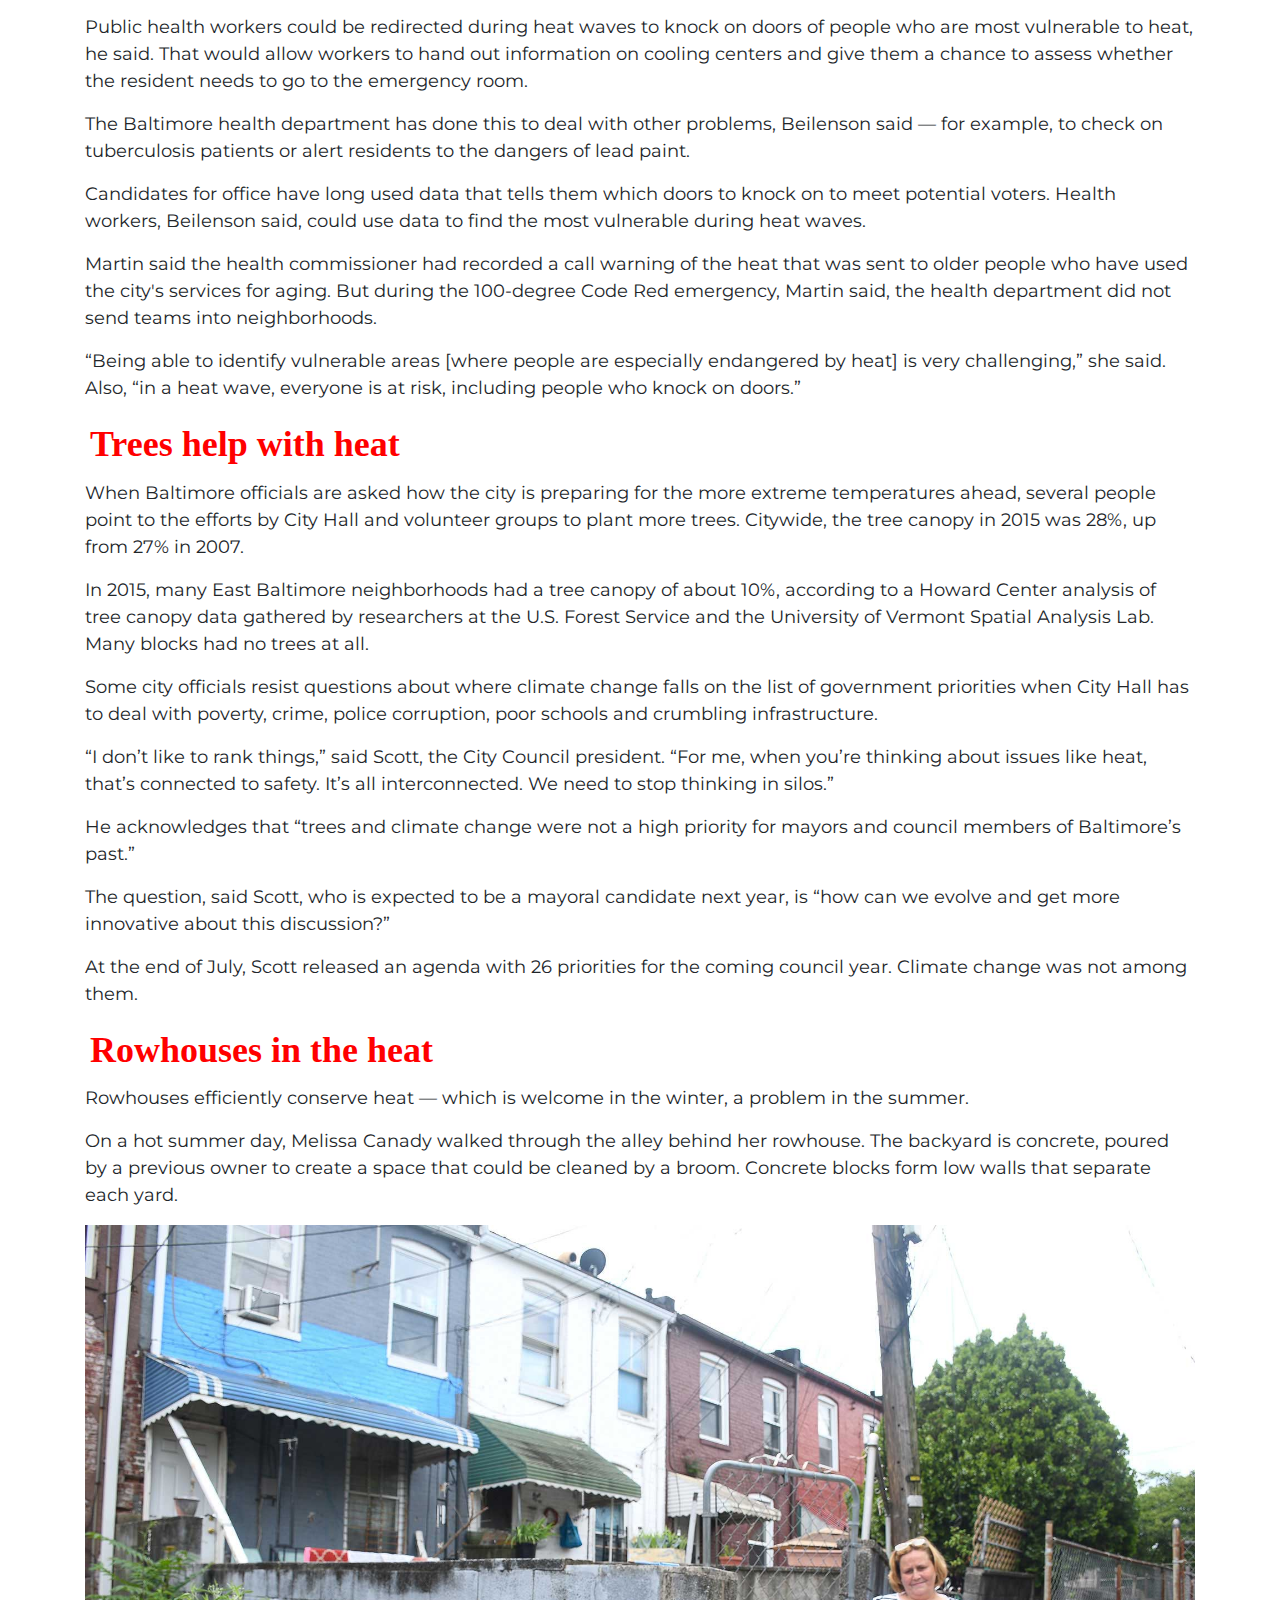
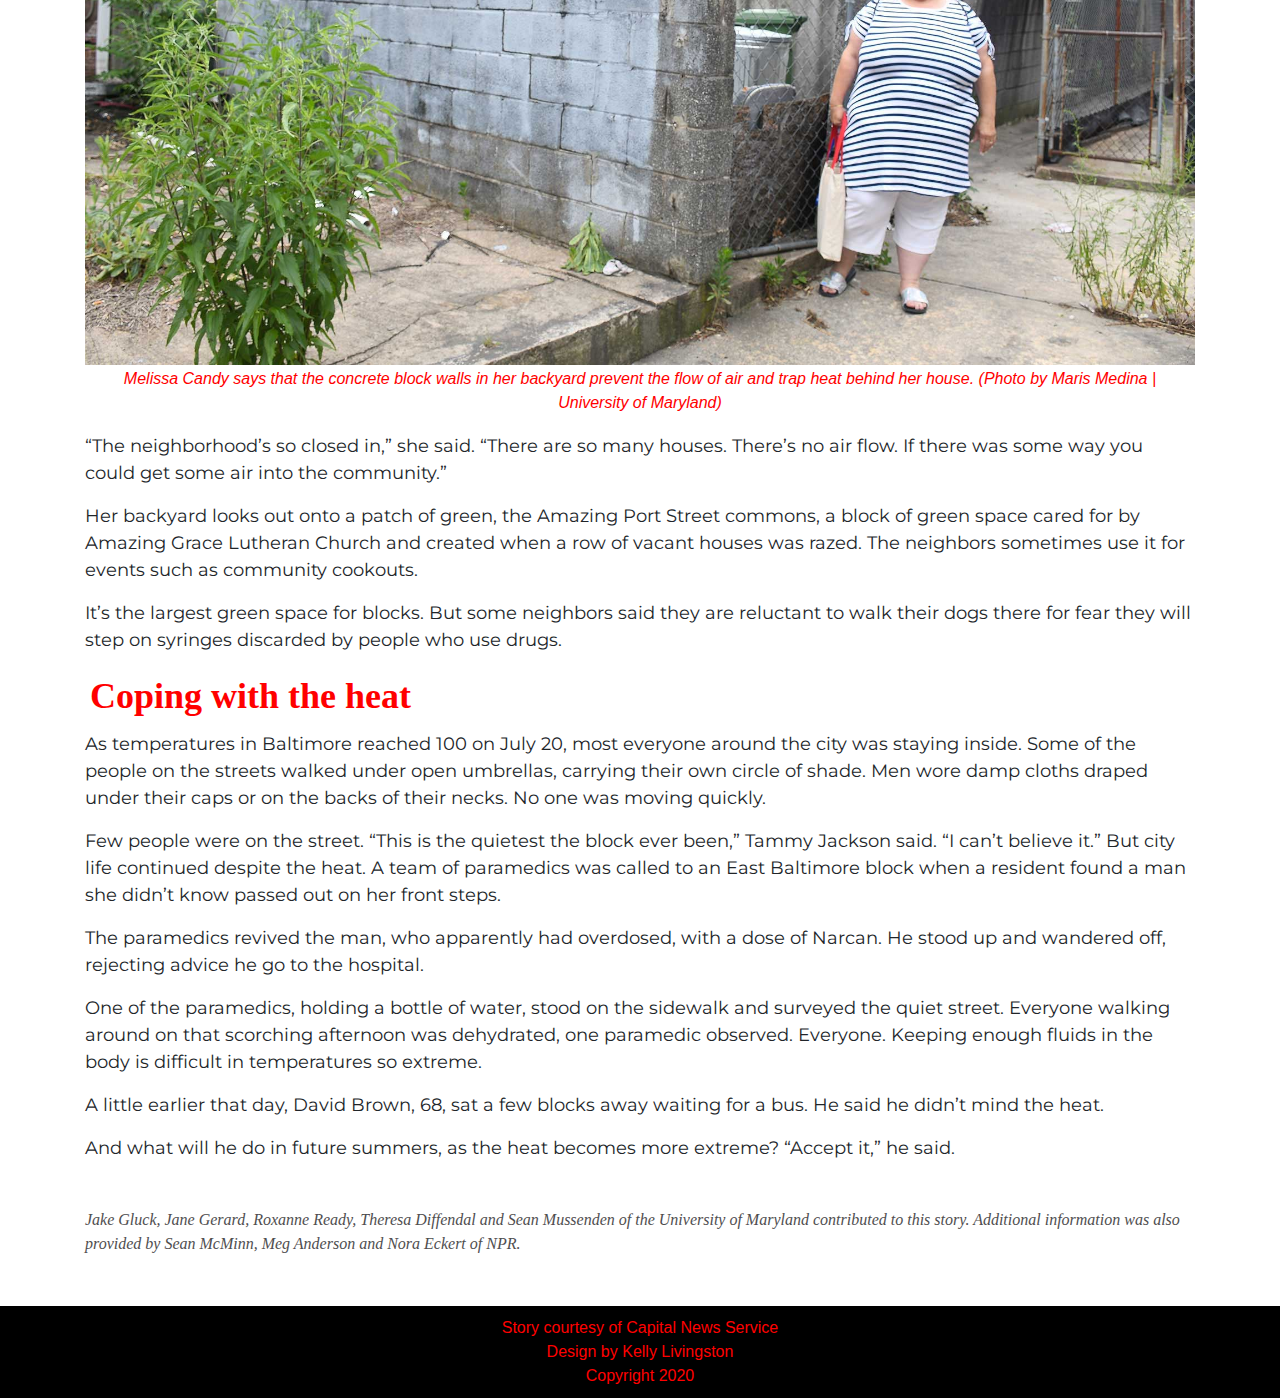
==== commit 66d8dee0: "Update climate-crisis-story.html" ====
--- a/climate-crisis-story/climate-crisis-story.html
+++ b/climate-crisis-story/climate-crisis-story.html
@@ -98,12 +98,12 @@
        <p class="text-box-title">State of the Climate 2018</p>
        <p class="text-box-intro-text">The American Meteorological Society releases a State of the Climate report each summer summarizing data collected by global environmental monitoring stations around the world. In 2018, here were five key findings.</p><br>
        <ol class="text-box-text" style="list-style-type:disc;">
-         <li><br>2018 was the fourth warmest year,</br> behind only 2016, 2015 and 2017. Since the start of the 21st Century, every year has been hotter than the global average temperature recorded from 1981 to 2010.</li><br>
-         <li><br>Glaciers have continued to melt for the 30th year in a row.</br> In 2018, approximately one meter of ice melted off the top of the average glacier.</li><br>
-         <li><br>Sea levels rose for the seventh year in a row.</br> The annual mean sea level is the highest it’s been in 26 years.</li><br>
-         <li><br>The global average carbon dioxide concentration at Earth’s surface is the highest ever recorded</b> according to data that goes back 800,000 years. Carbon dioxide, methane and nitrous oxide released in the atmosphere continue to increase.</li><br>
-         <li><b>Arctic air temperatures rose at twice the rate of the rest of the Earth</b> with the five past years’ Arctic temperatures surpassing records since 1900.</li>
-       </ol><br>
+         <li>2018 was the fourth warmest year,behind only 2016, 2015 and 2017. Since the start of the 21st Century, every year has been hotter than the global average temperature recorded from 1981 to 2010.</li>
+         <li>Glaciers have continued to melt for the 30th year in a row. In 2018, approximately one meter of ice melted off the top of the average glacier.</li>
+         <li>Sea levels rose for the seventh year in a row.</br> The annual mean sea level is the highest it’s been in 26 years.</li>
+         <li>The global average carbon dioxide concentration at Earth’s surface is the highest ever recorded</b> according to data that goes back 800,000 years. Carbon dioxide, methane and nitrous oxide released in the atmosphere continue to increase.</li>
+         <li>Arctic air temperatures rose at twice the rate of the rest of the Earth</b> with the five past years’ Arctic temperatures surpassing records since 1900.</li>
+       </ol>
        <p class="text-box-source-text"><i>Source: American Meteorological Society's <a href="https://www.ametsoc.org/ams/index.cfm/publications/bulletin-of-the-american-meteorological-society-bams/state-of-the-climate/"><b>The State of the Climate in 2018</b></a></i></p><br>
      </div><br>
 
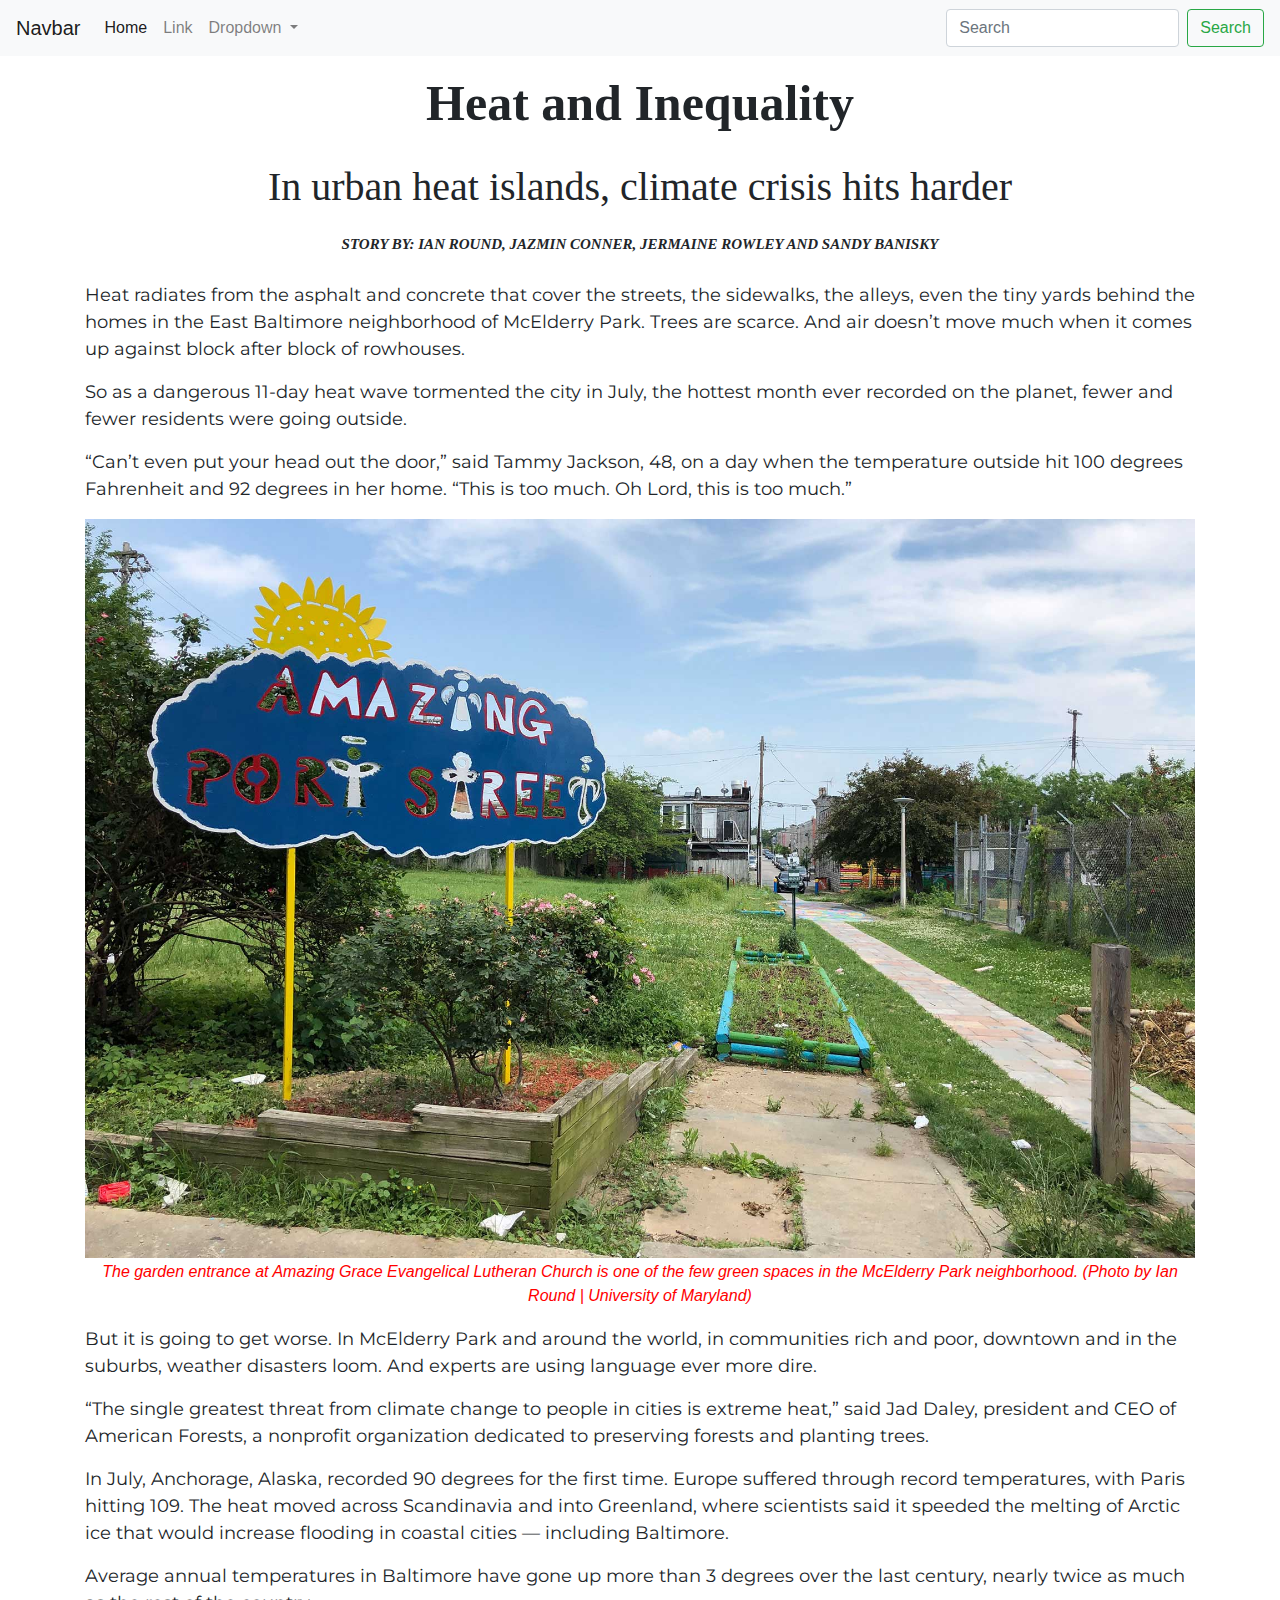
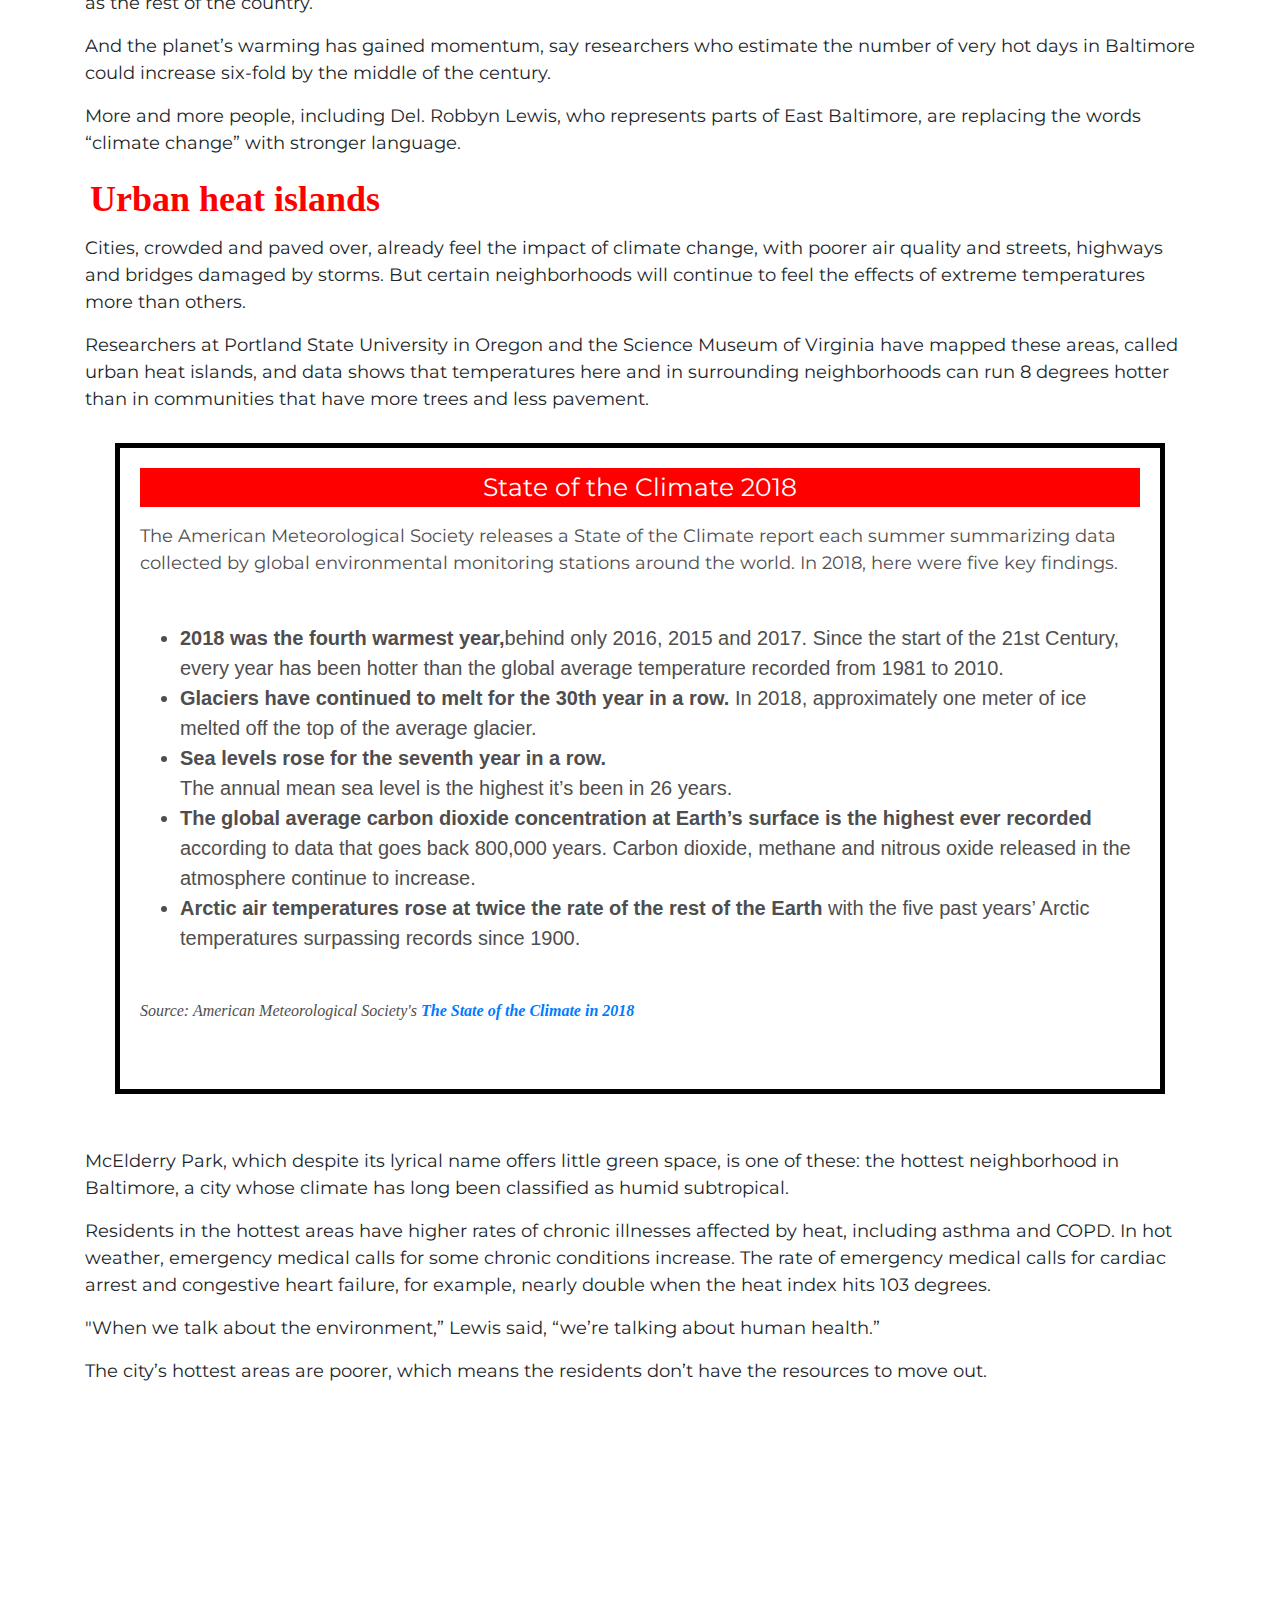
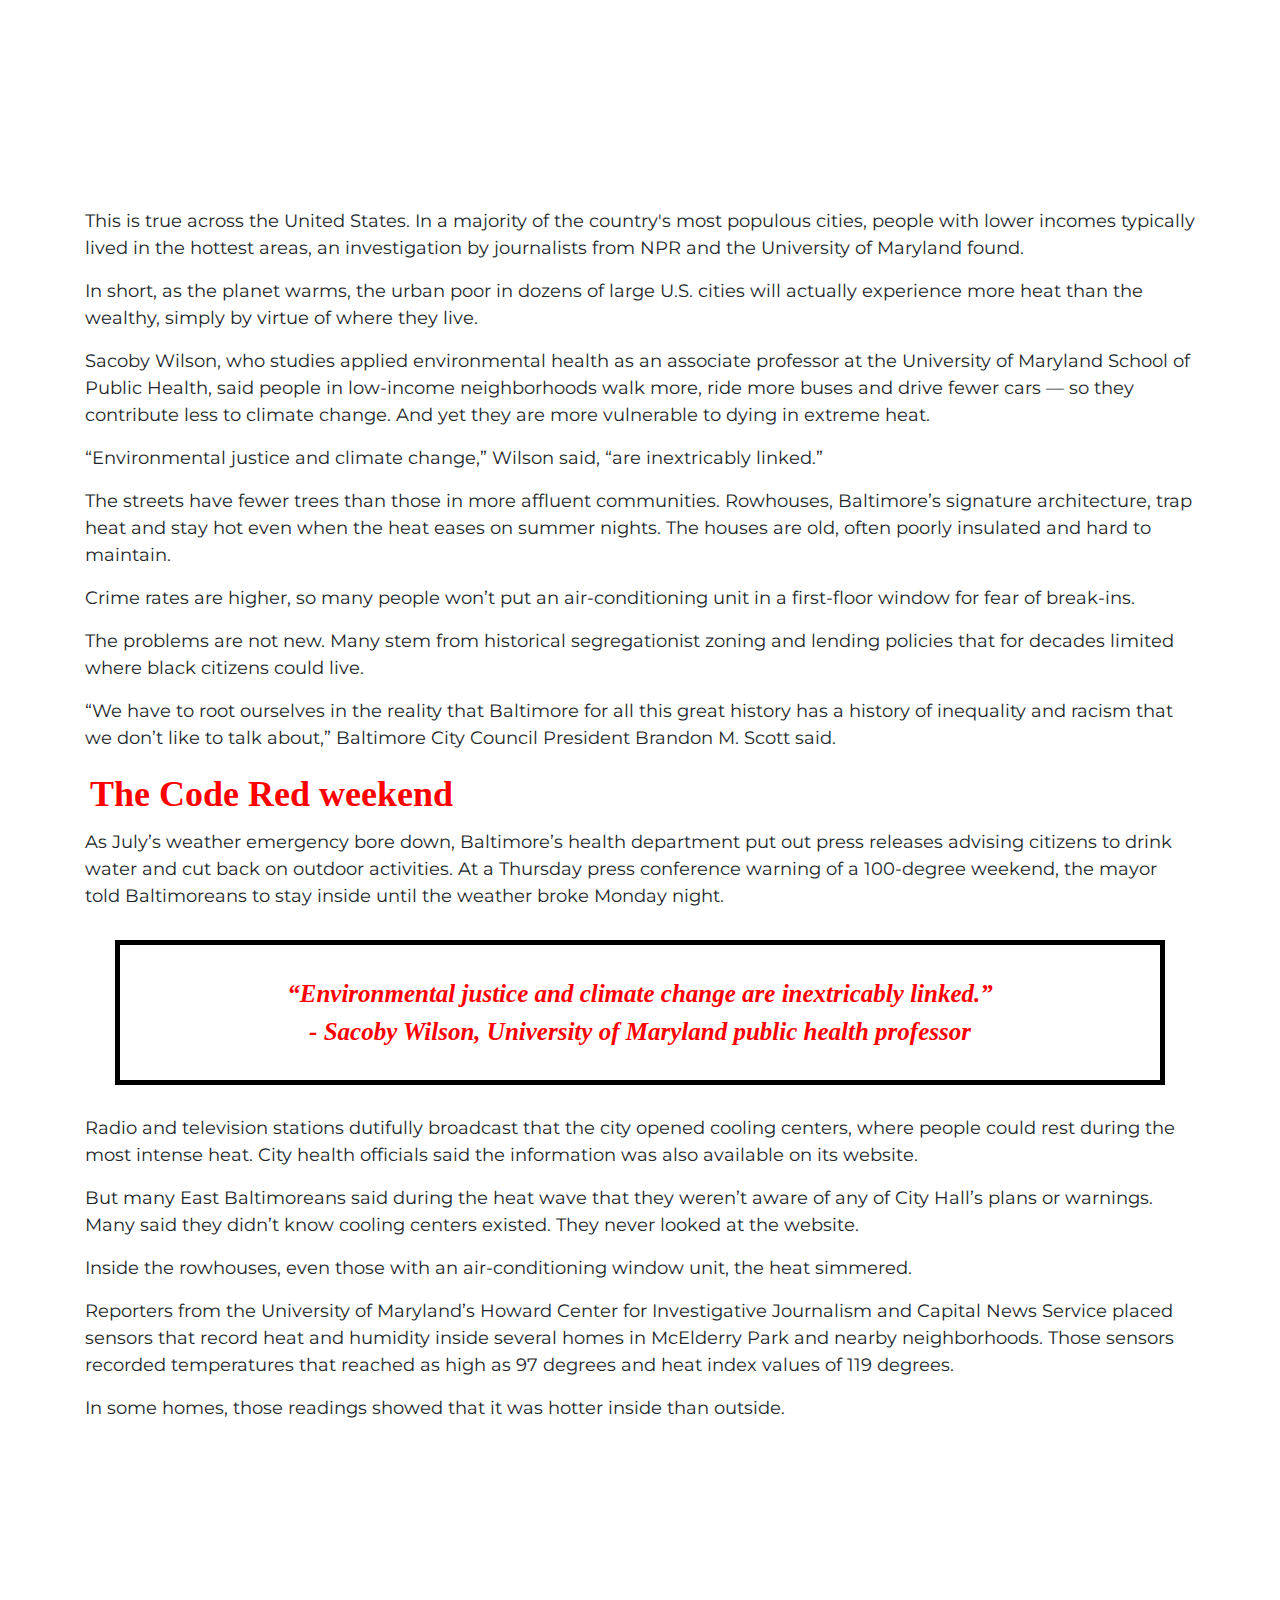
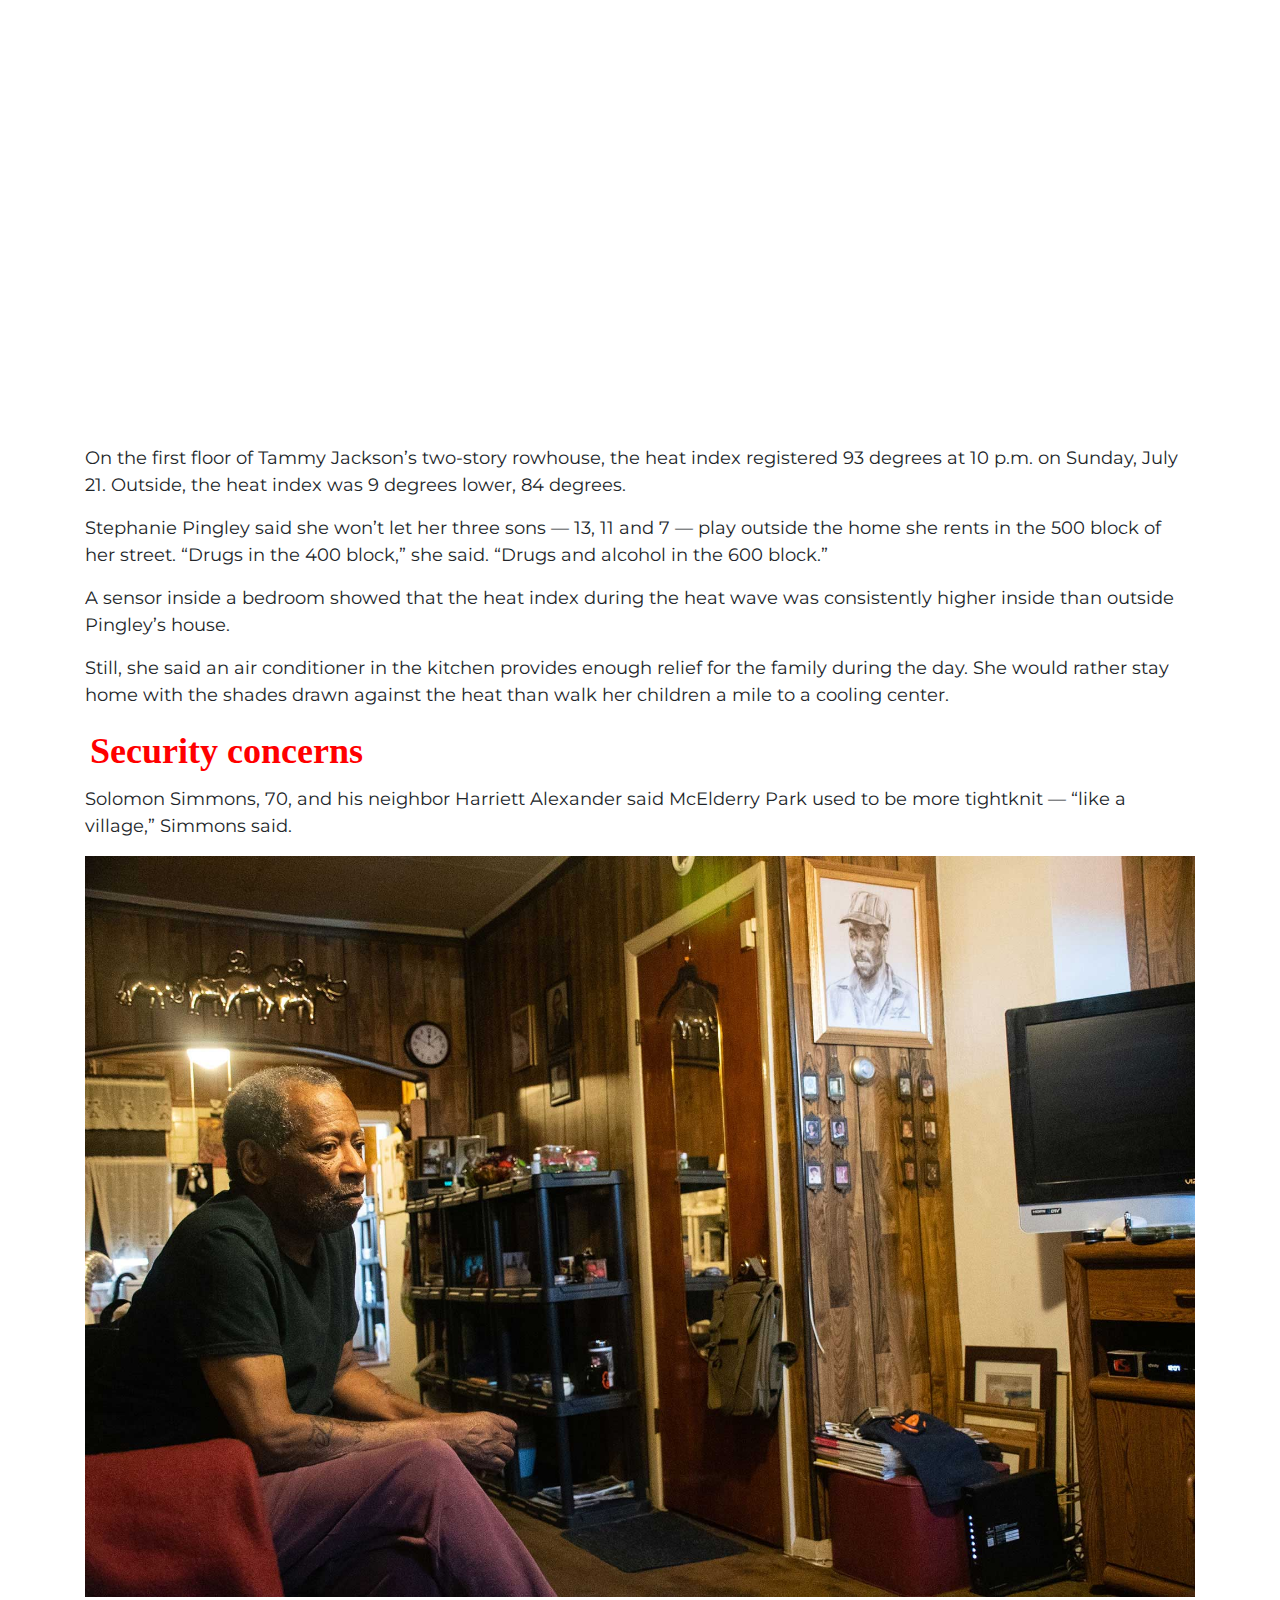
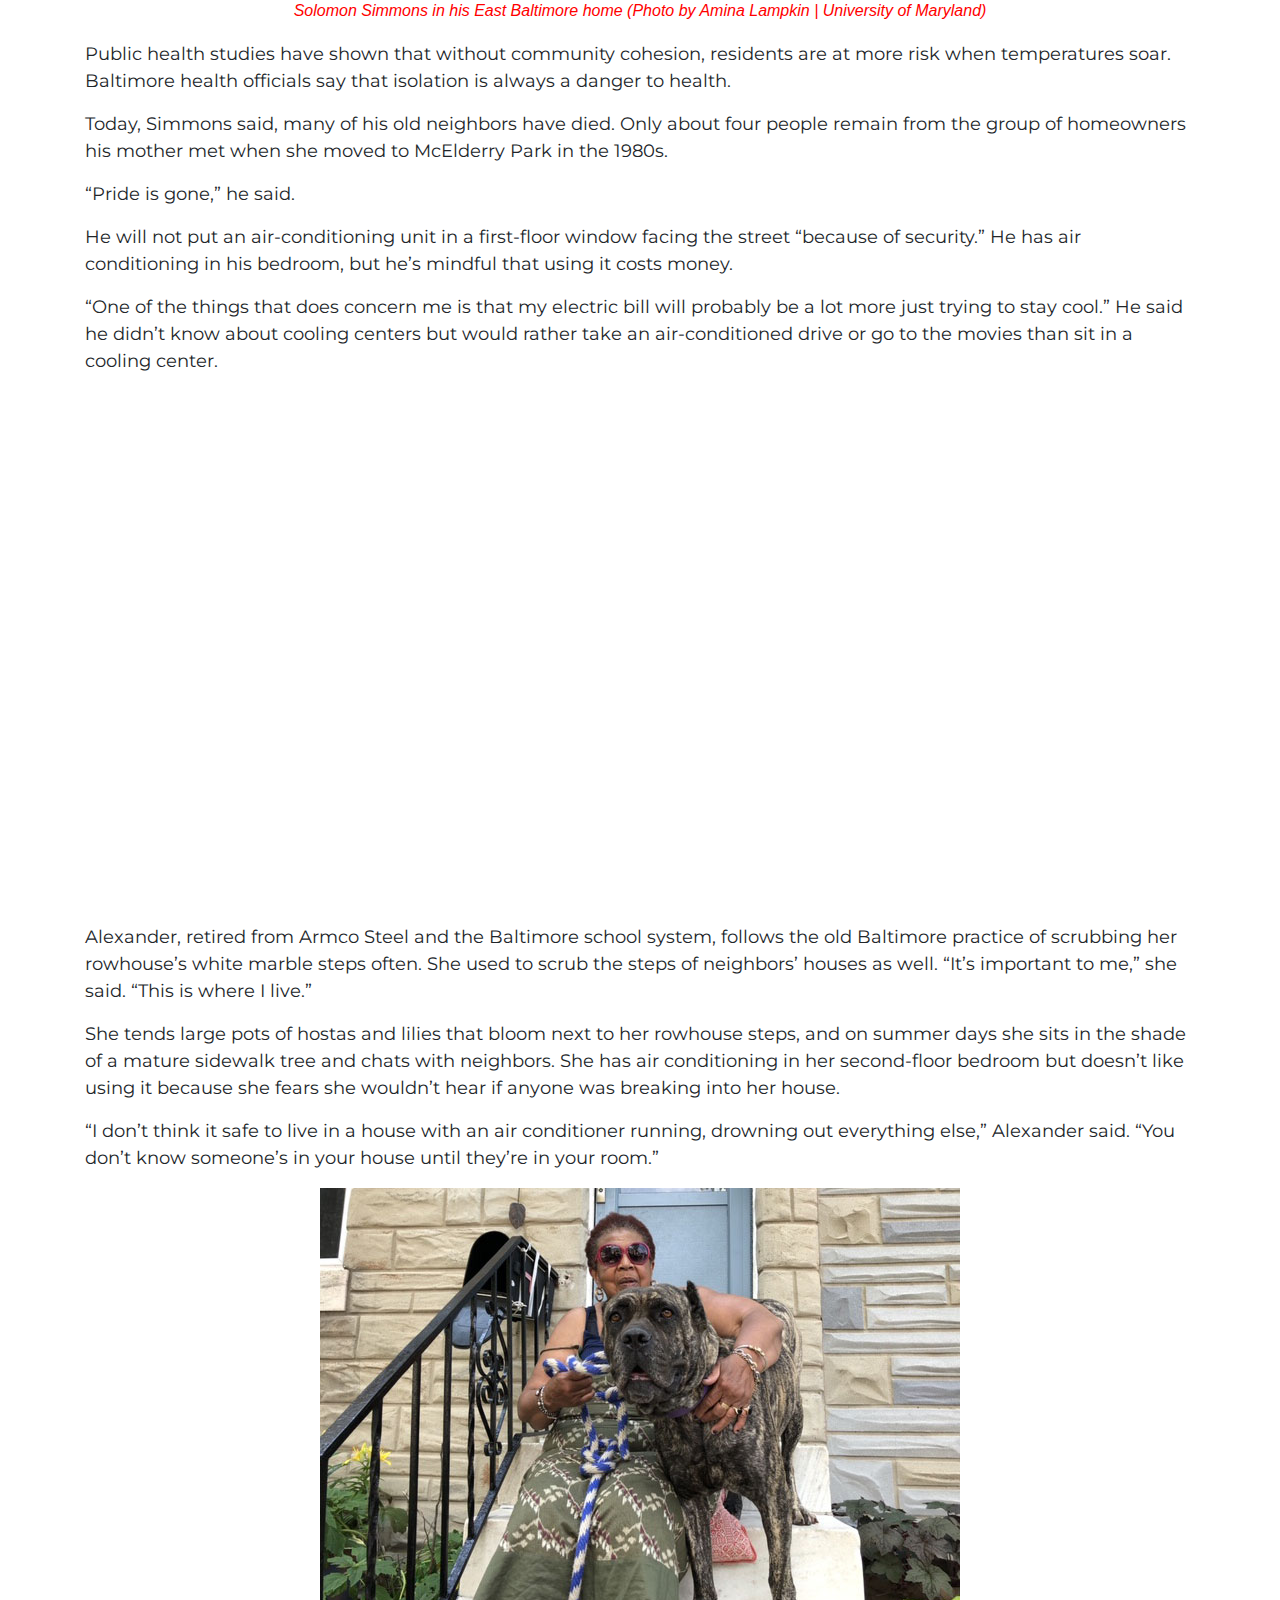
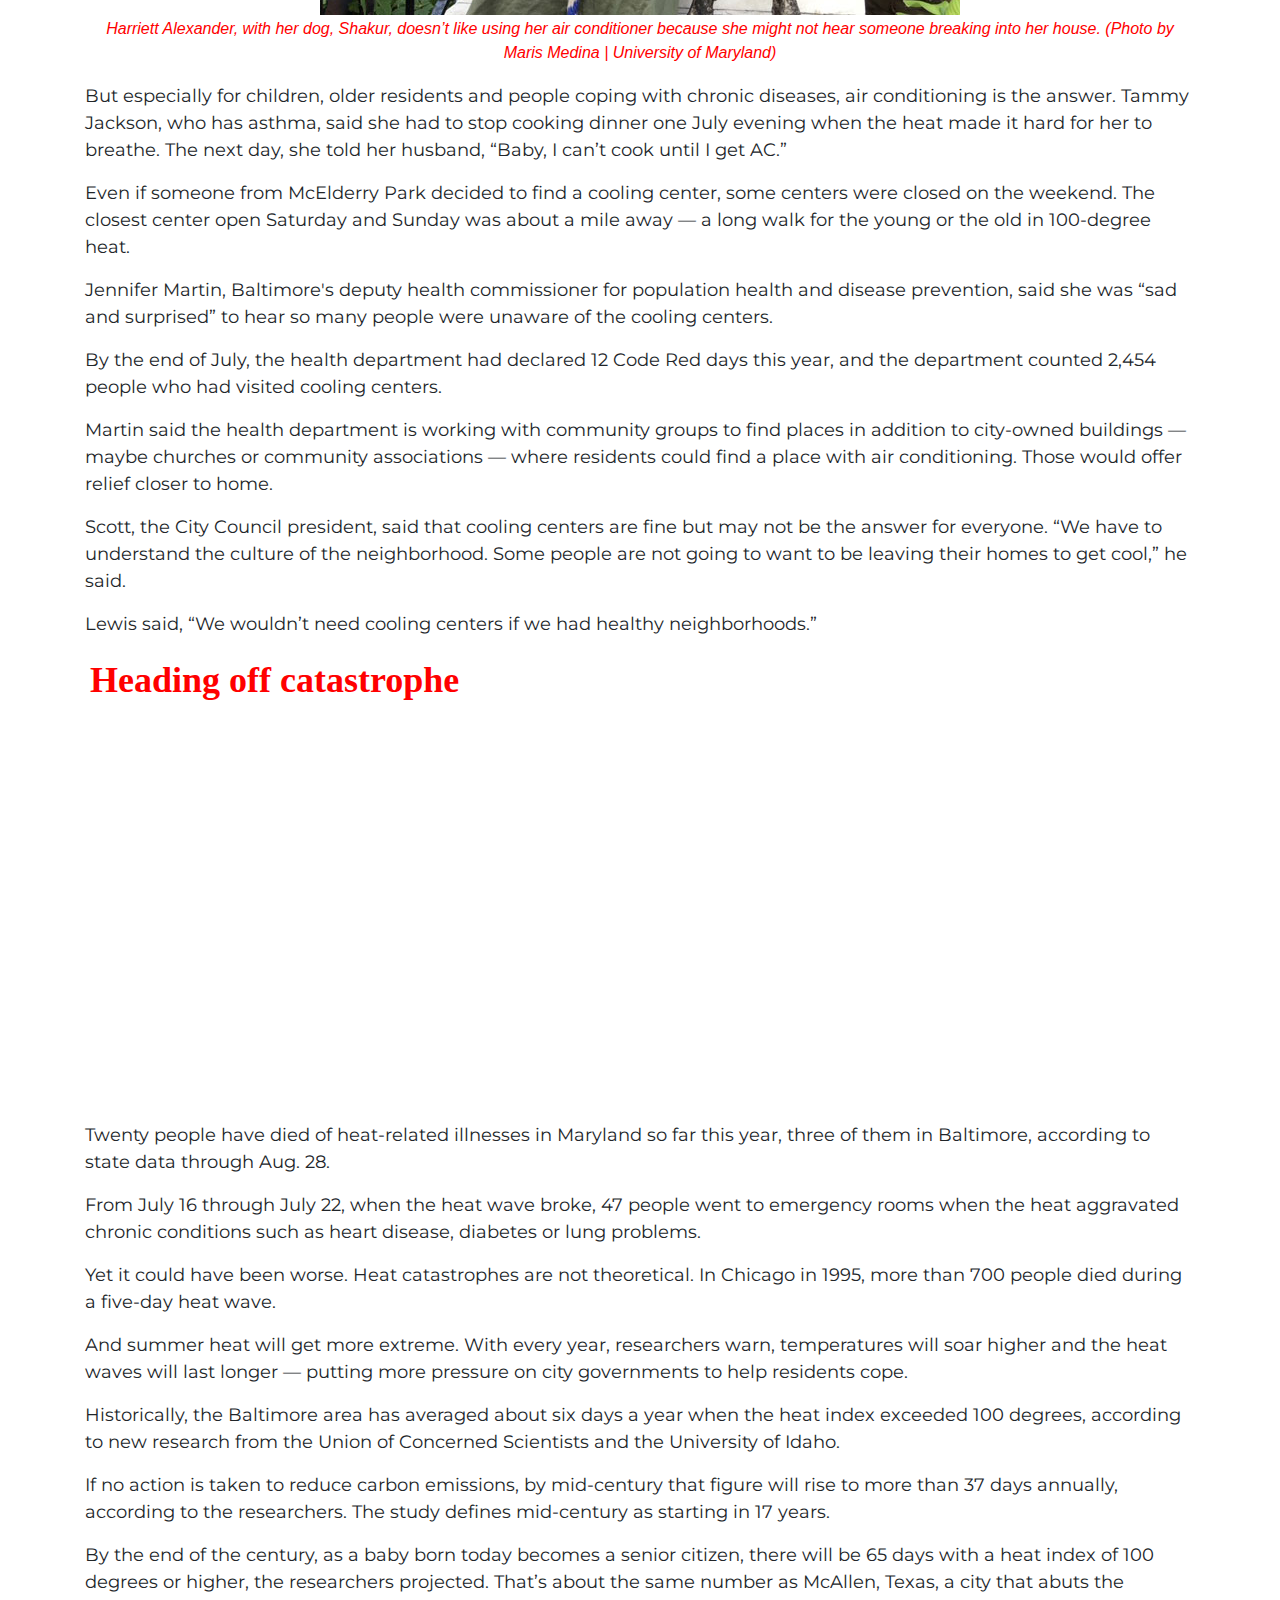
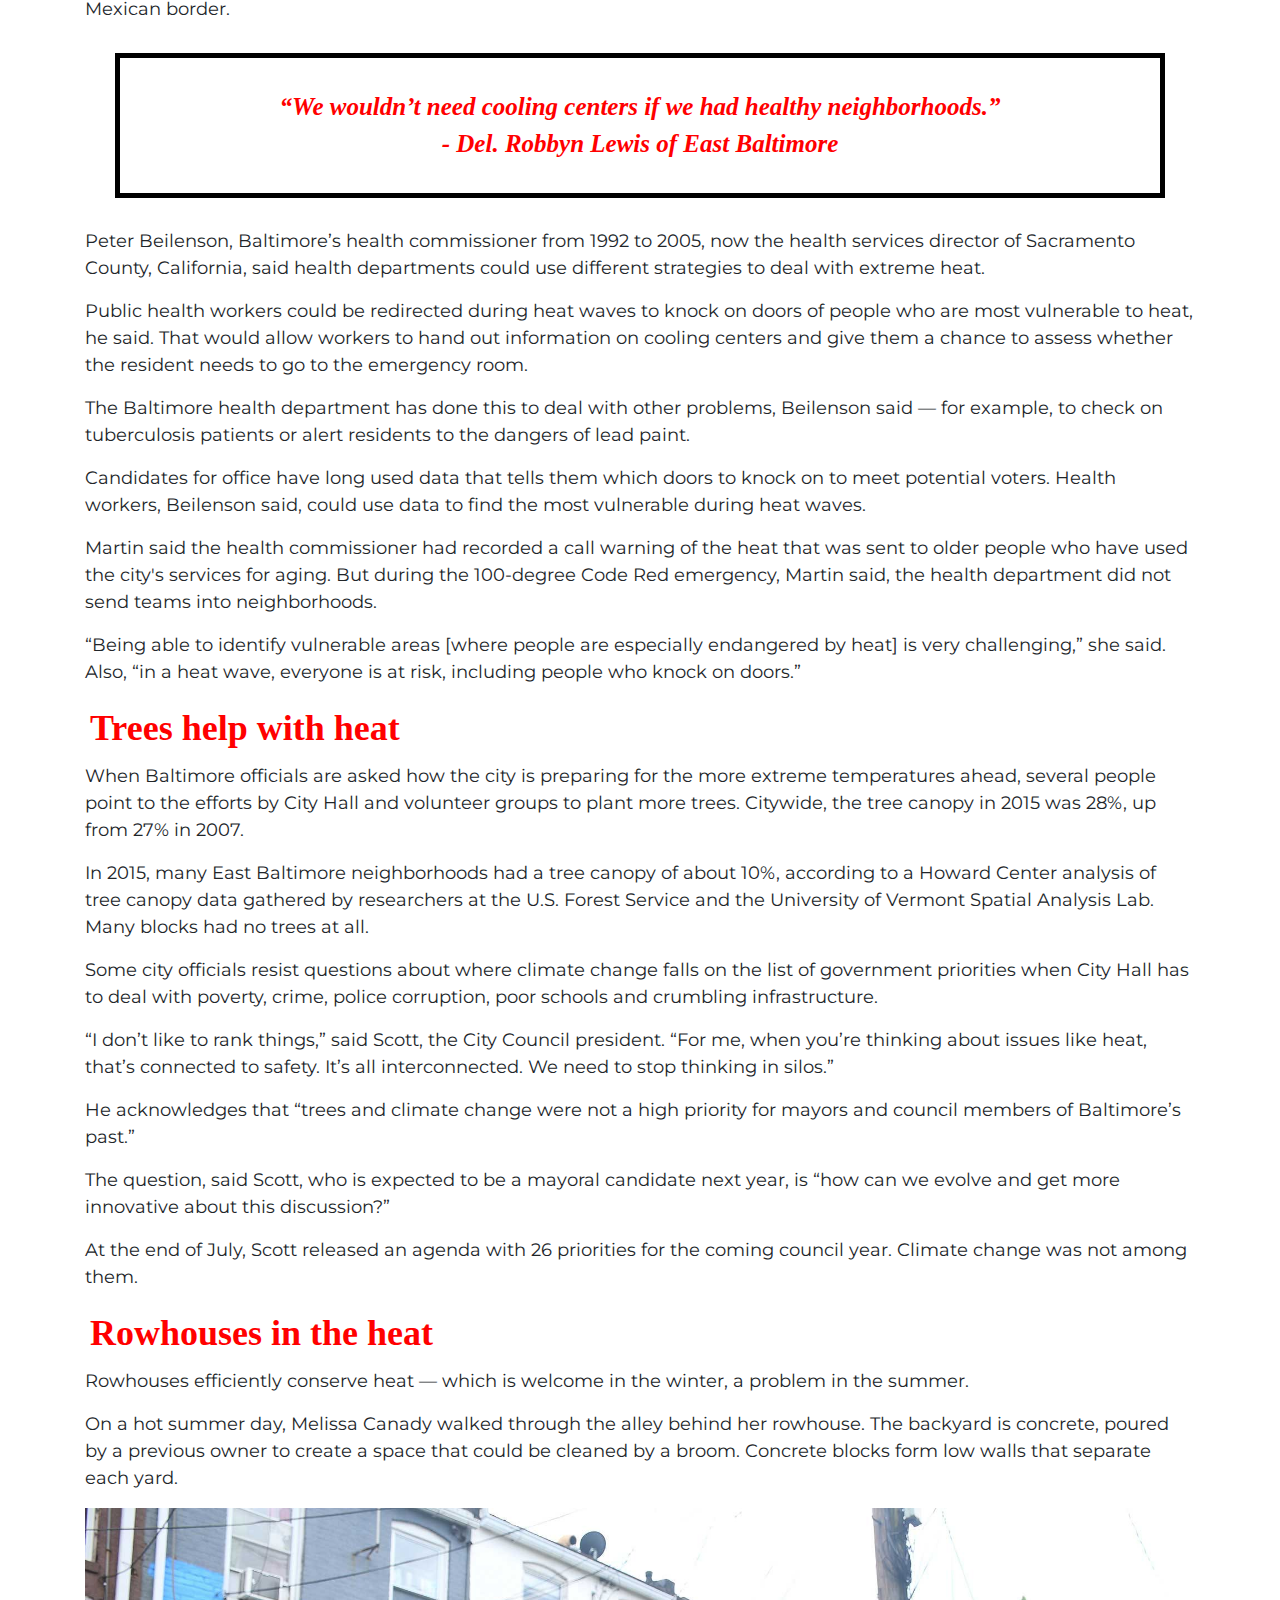
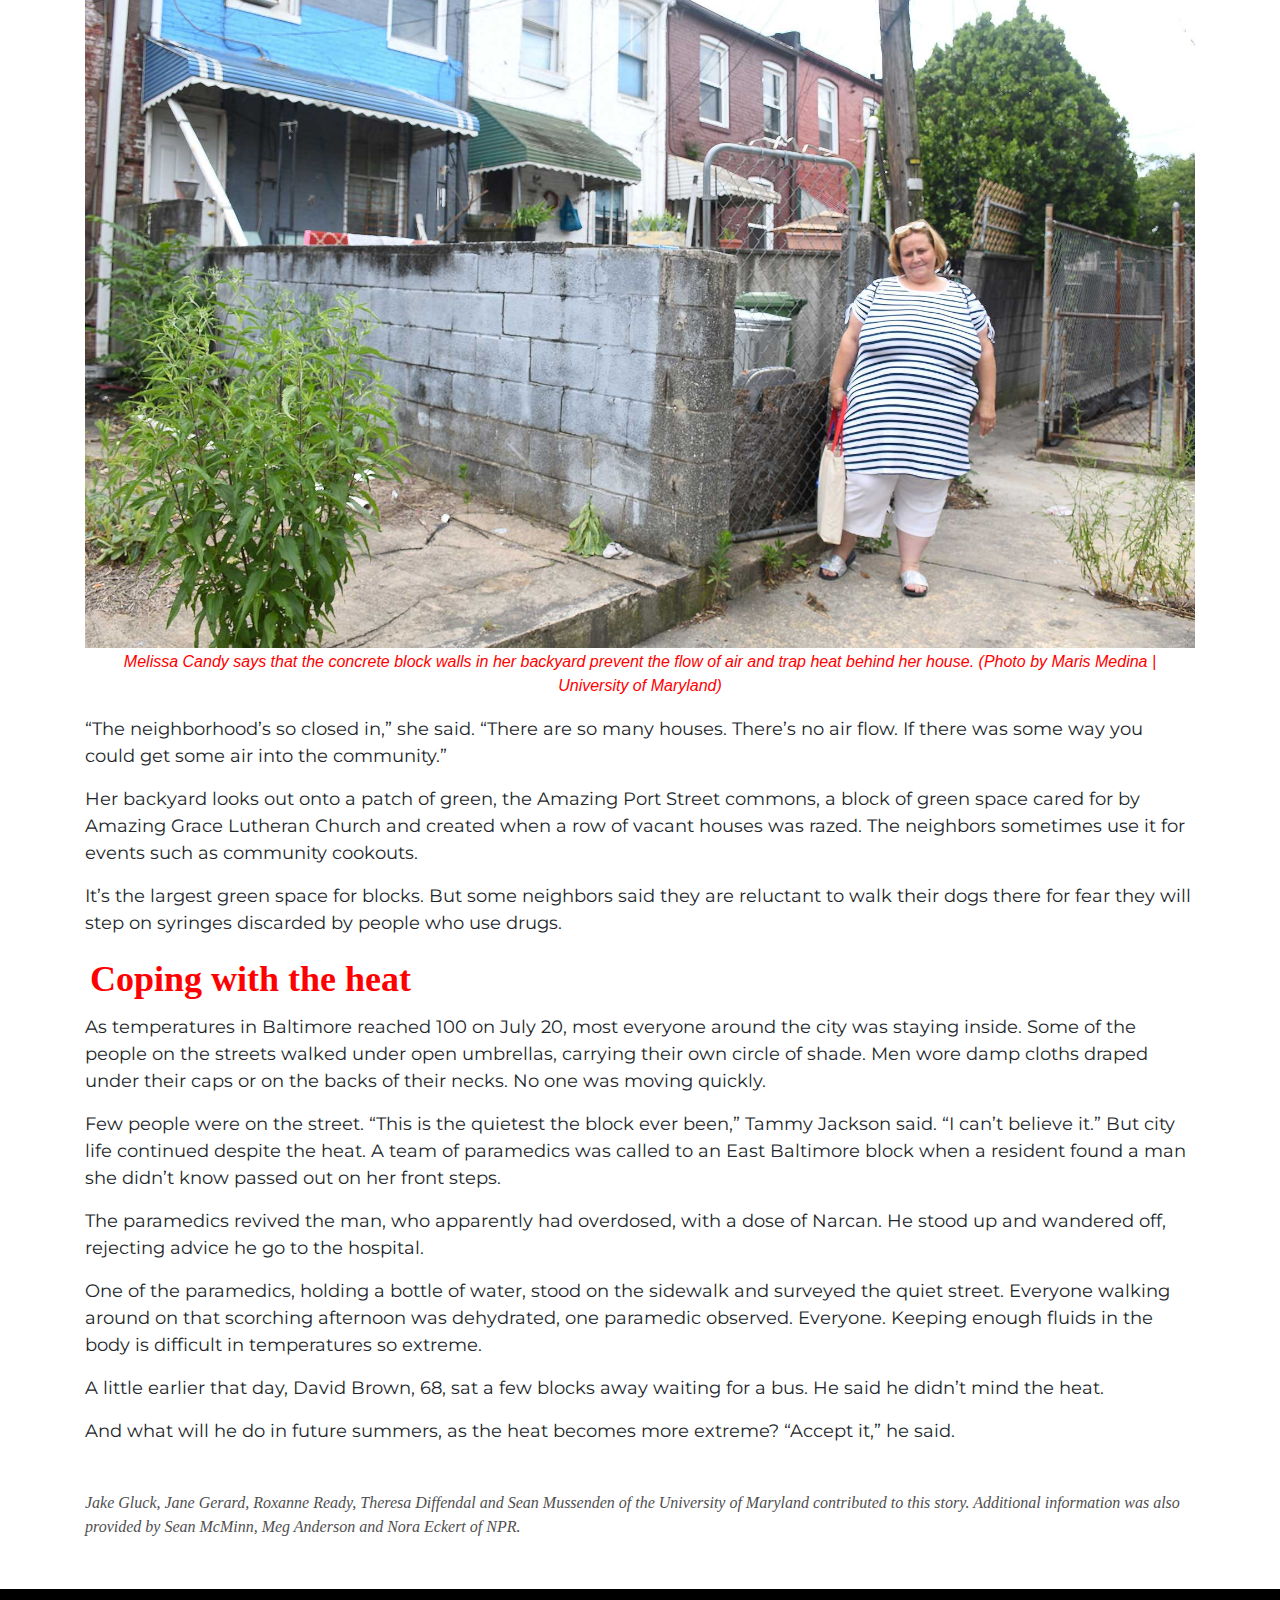
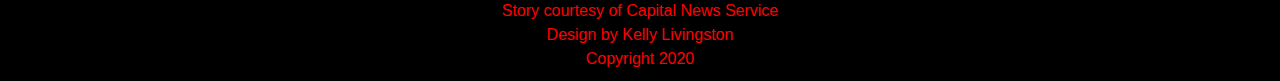
==== commit fcc00ea7: "text box formatting" ====
--- a/climate-crisis-story/climate-crisis-story.html
+++ b/climate-crisis-story/climate-crisis-story.html
@@ -98,11 +98,11 @@
        <p class="text-box-title">State of the Climate 2018</p>
        <p class="text-box-intro-text">The American Meteorological Society releases a State of the Climate report each summer summarizing data collected by global environmental monitoring stations around the world. In 2018, here were five key findings.</p><br>
        <ol class="text-box-text" style="list-style-type:disc;">
-         <li>2018 was the fourth warmest year,behind only 2016, 2015 and 2017. Since the start of the 21st Century, every year has been hotter than the global average temperature recorded from 1981 to 2010.</li>
-         <li>Glaciers have continued to melt for the 30th year in a row. In 2018, approximately one meter of ice melted off the top of the average glacier.</li>
-         <li>Sea levels rose for the seventh year in a row.</br> The annual mean sea level is the highest it’s been in 26 years.</li>
-         <li>The global average carbon dioxide concentration at Earth’s surface is the highest ever recorded</b> according to data that goes back 800,000 years. Carbon dioxide, methane and nitrous oxide released in the atmosphere continue to increase.</li>
-         <li>Arctic air temperatures rose at twice the rate of the rest of the Earth</b> with the five past years’ Arctic temperatures surpassing records since 1900.</li>
+         <li><b>2018 was the fourth warmest year,</b>behind only 2016, 2015 and 2017. Since the start of the 21st Century, every year has been hotter than the global average temperature recorded from 1981 to 2010.</li>
+         <li><b>Glaciers have continued to melt for the 30th year in a row.</b> In 2018, approximately one meter of ice melted off the top of the average glacier.</li>
+         <li><b>Sea levels rose for the seventh year in a row.</b></br> The annual mean sea level is the highest it’s been in 26 years.</li>
+         <li><b>The global average carbon dioxide concentration at Earth’s surface is the highest ever recorded</b> according to data that goes back 800,000 years. Carbon dioxide, methane and nitrous oxide released in the atmosphere continue to increase.</li>
+         <li><b>Arctic air temperatures rose at twice the rate of the rest of the Earth</b> with the five past years’ Arctic temperatures surpassing records since 1900.</li>
        </ol>
        <p class="text-box-source-text"><i>Source: American Meteorological Society's <a href="https://www.ametsoc.org/ams/index.cfm/publications/bulletin-of-the-american-meteorological-society-bams/state-of-the-climate/"><b>The State of the Climate in 2018</b></a></i></p><br>
      </div><br>
--- a/climate-crisis-story/style.css
+++ b/climate-crisis-story/style.css
@@ -72,3 +72,27 @@
   border: 5px black solid;
   margin: 30px;
 }
+
+.text-box{
+  font-size: 20px;
+  border: 5px black solid;
+  padding: 20px;
+  margin: 30px;
+  color: #4F4E4F;
+}
+
+.text-box-title{
+  font-size: 25px;
+  border: 1px red solid;
+  text-align: center;
+  background-color: red;
+  color: white;
+}
+
+.text-box-source-text{
+  font-family: Georgia, "Times New Roman", serif;
+  font-style: italic;
+  font-size: 16px;
+  color: #4F4E4F;
+  padding-top: 30px;
+}
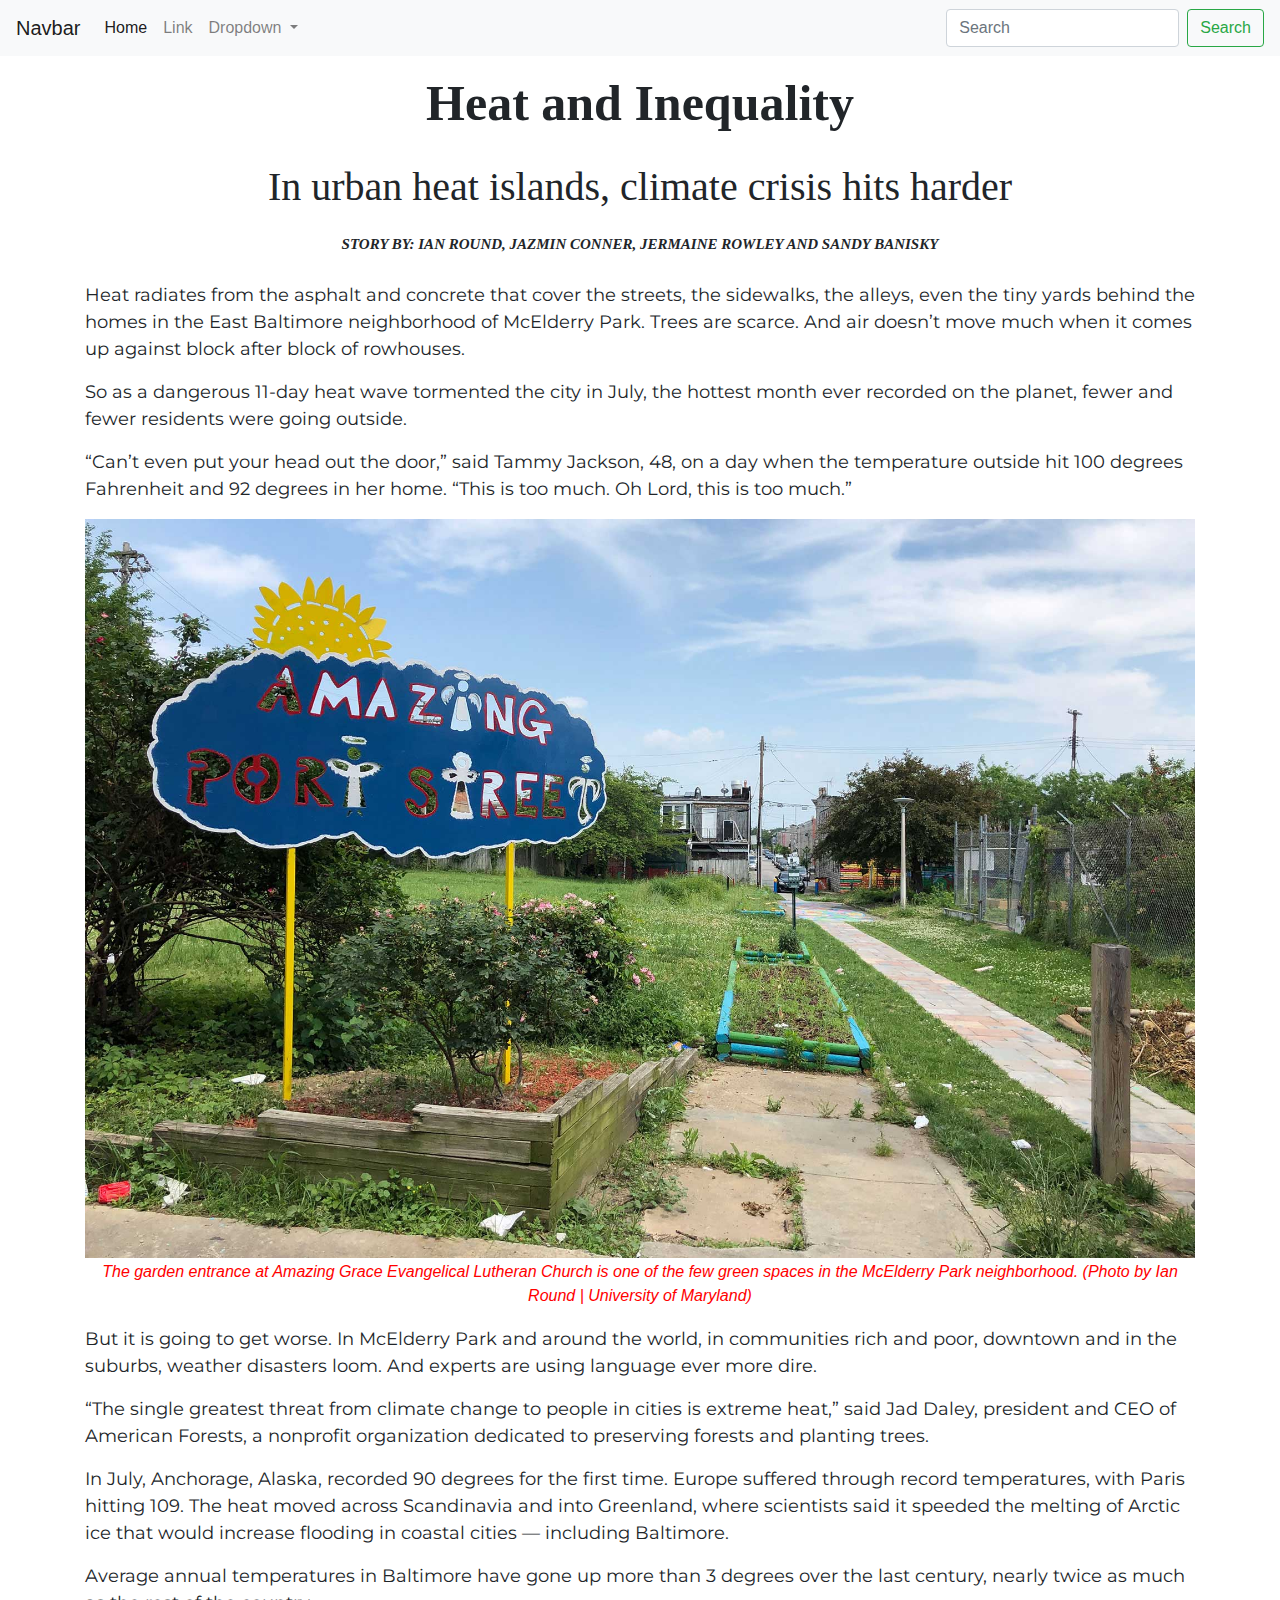
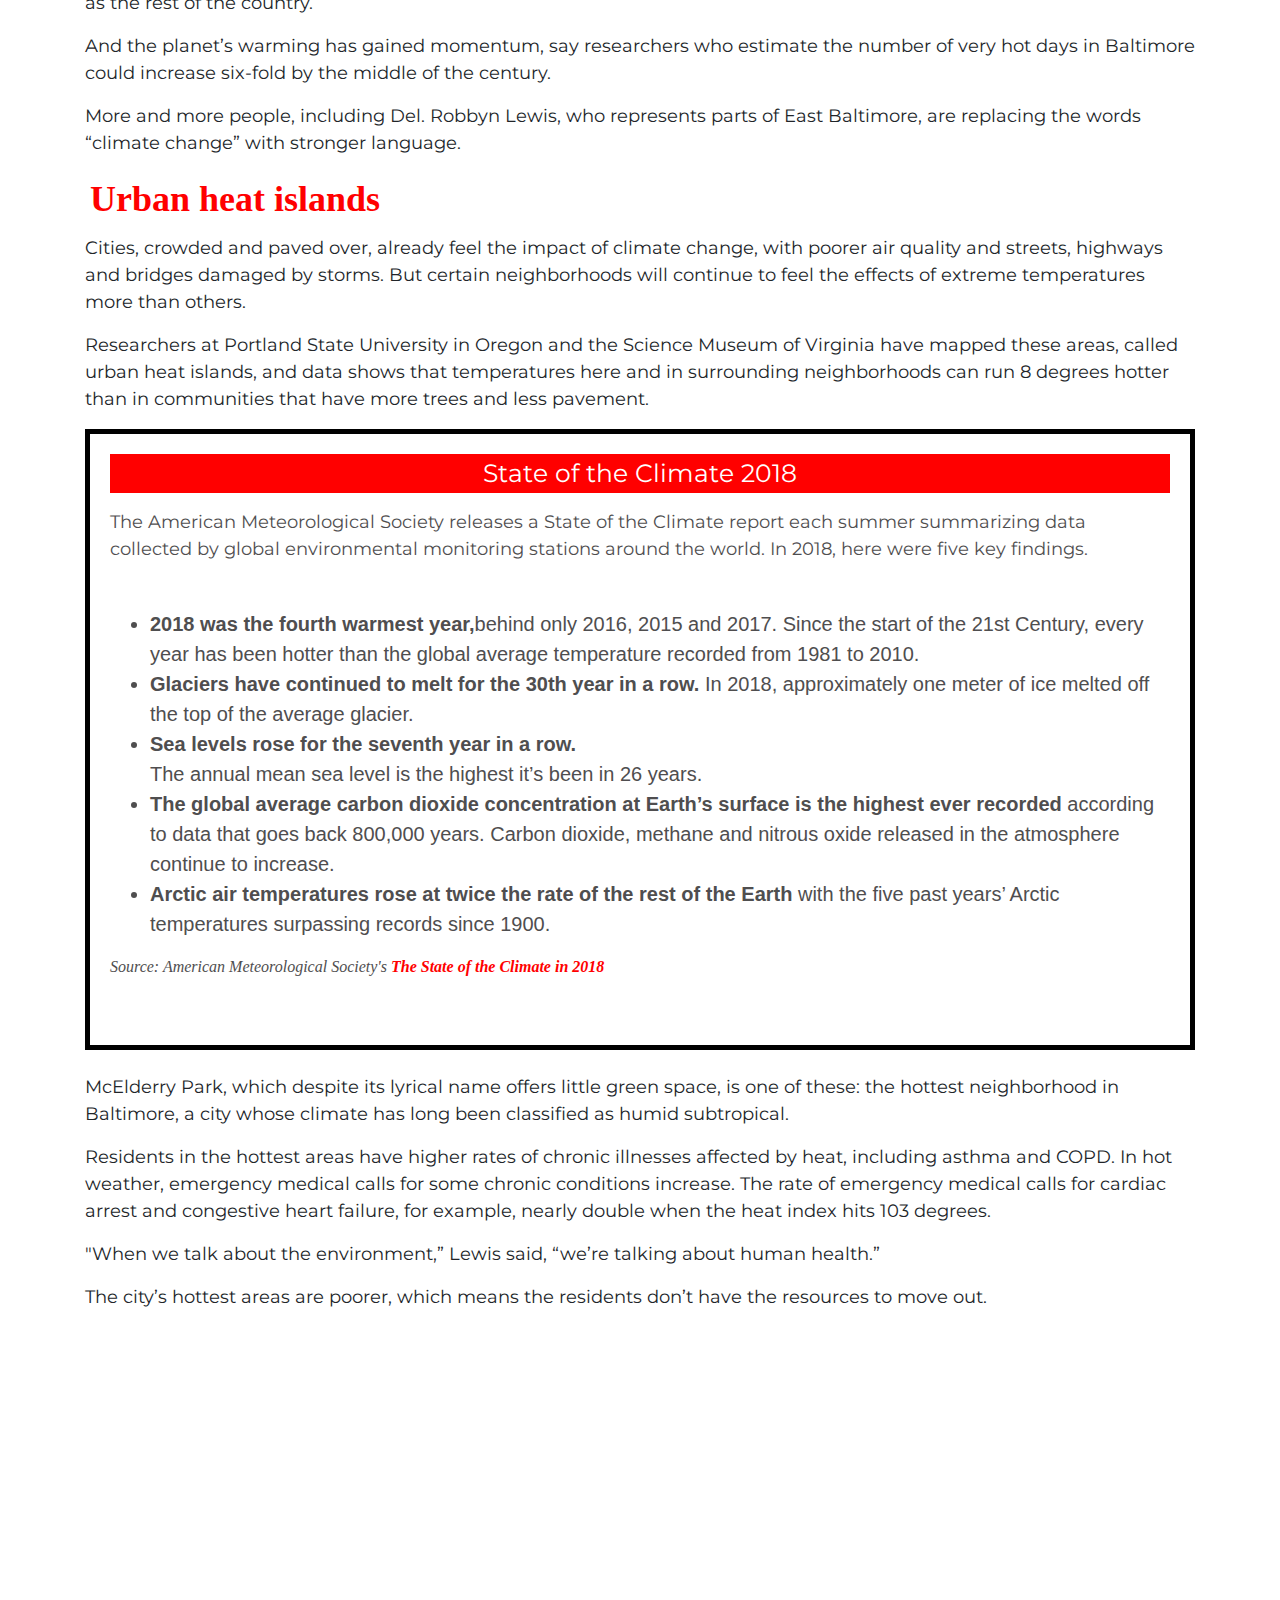
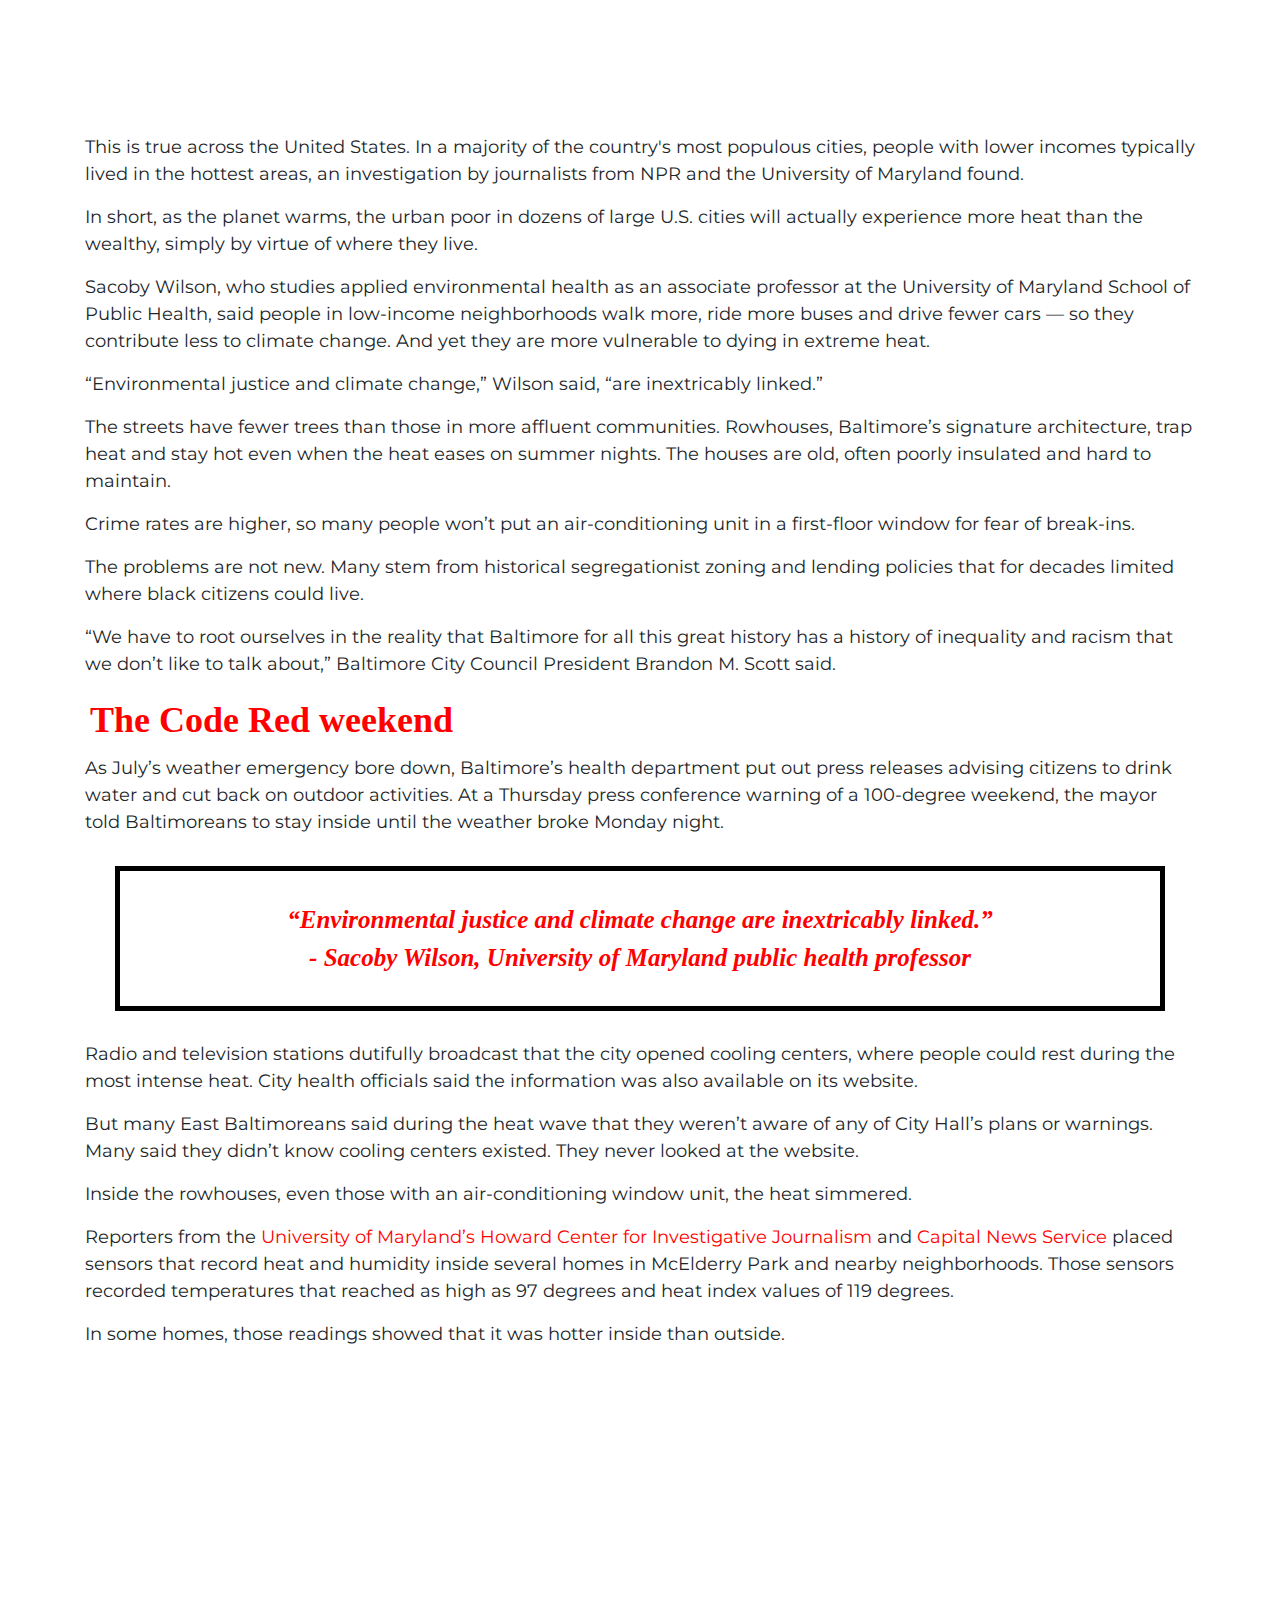
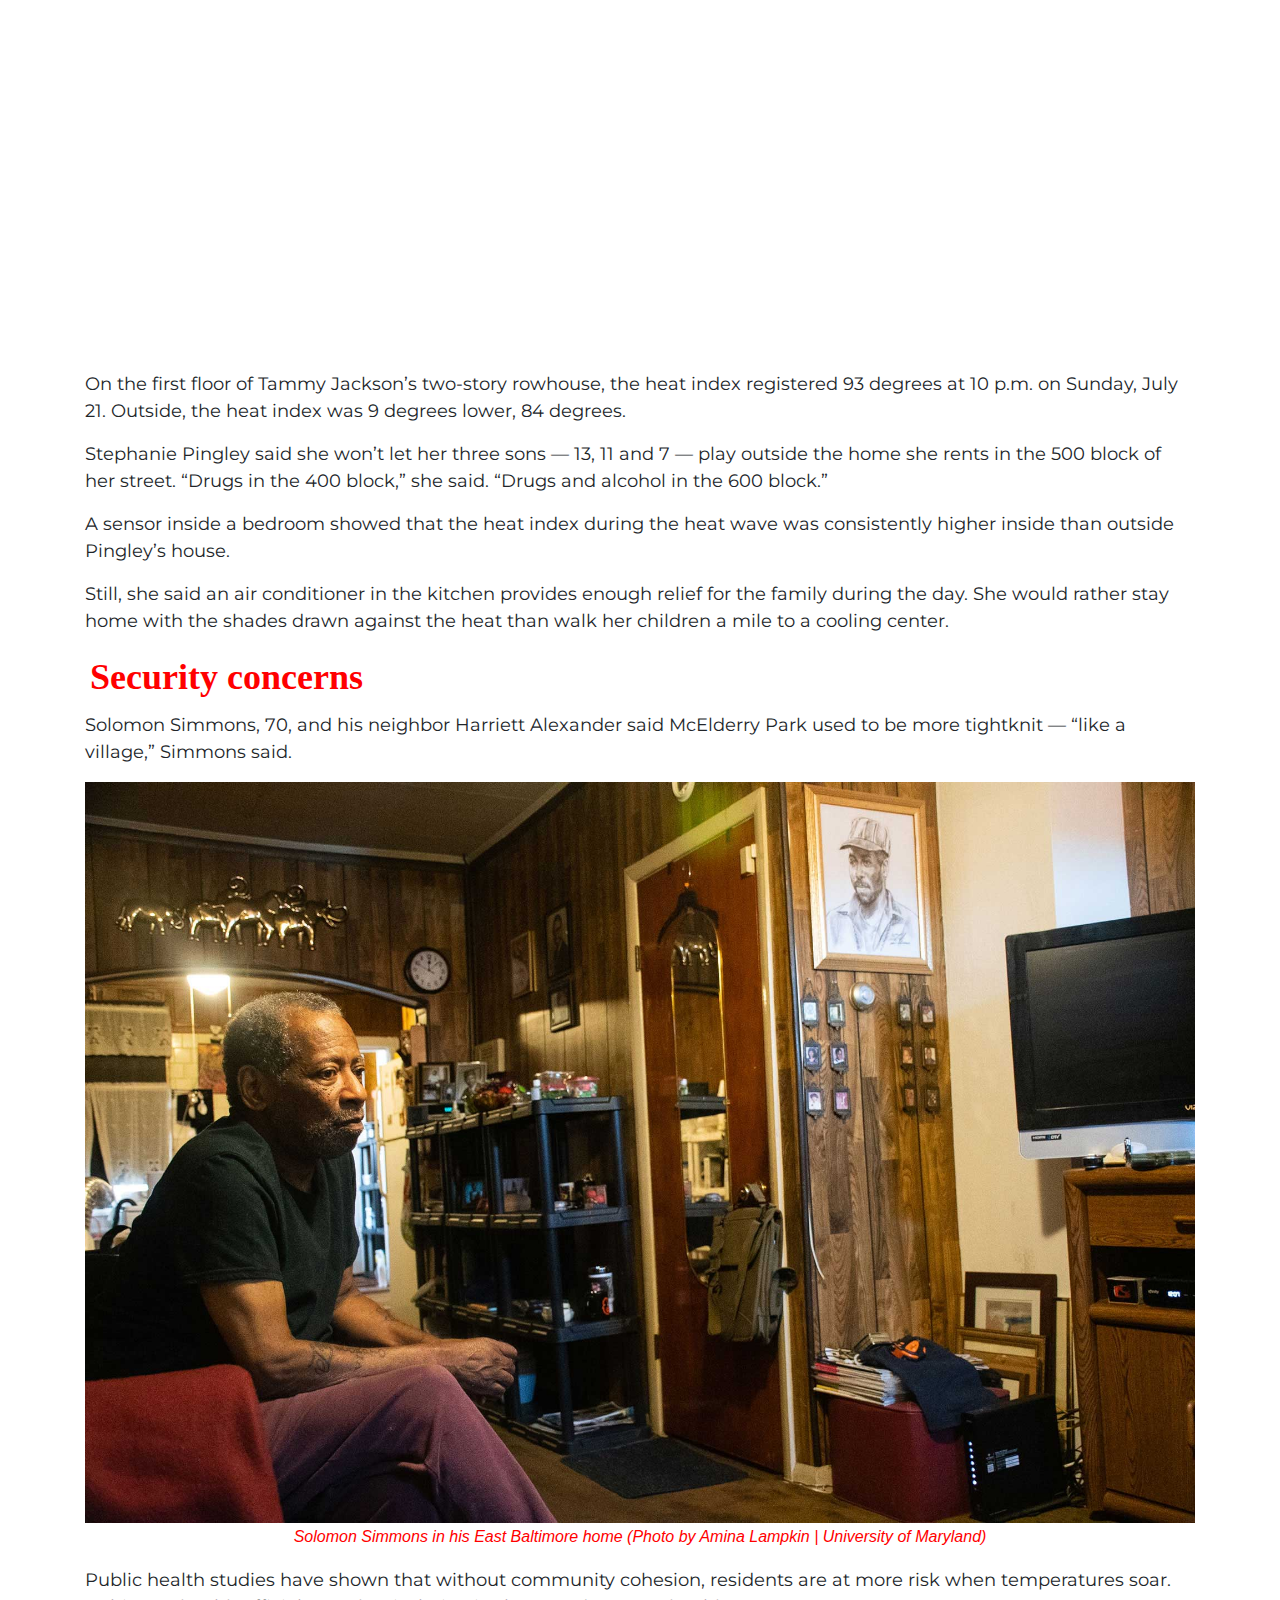
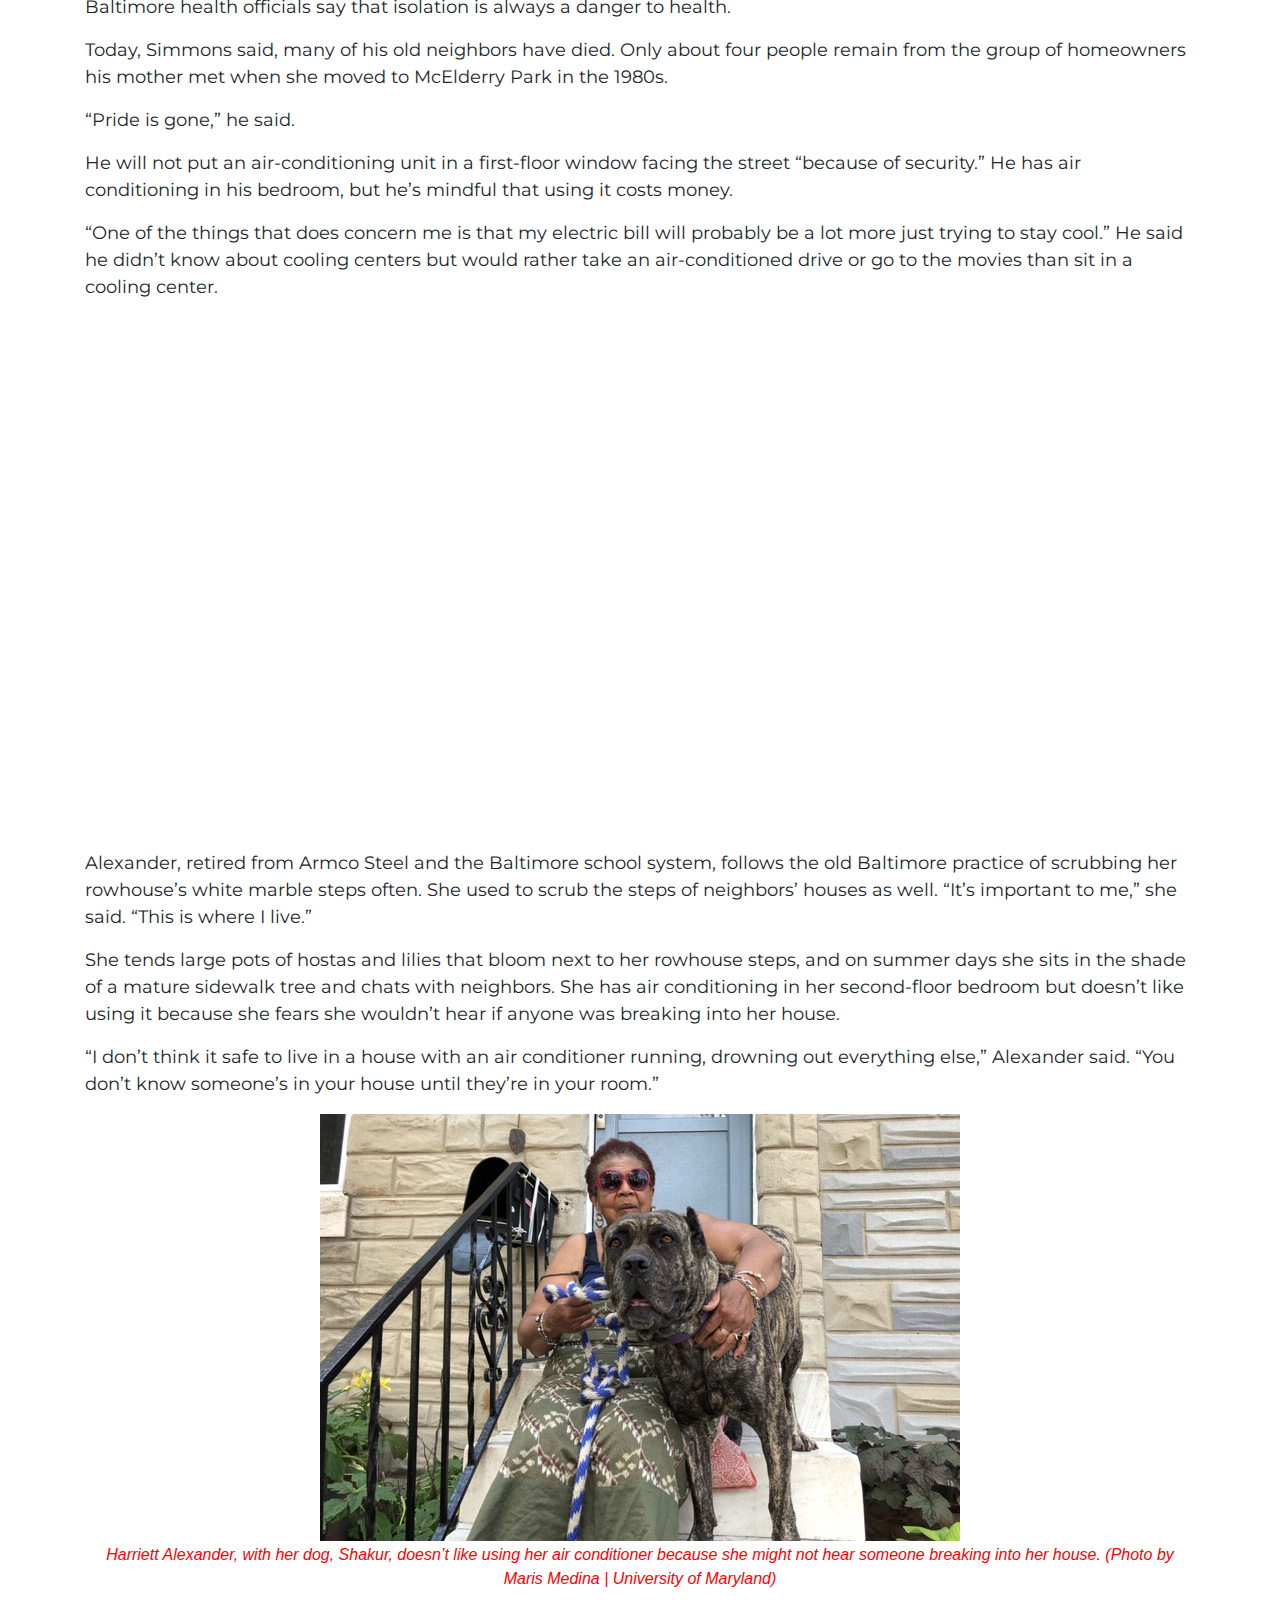
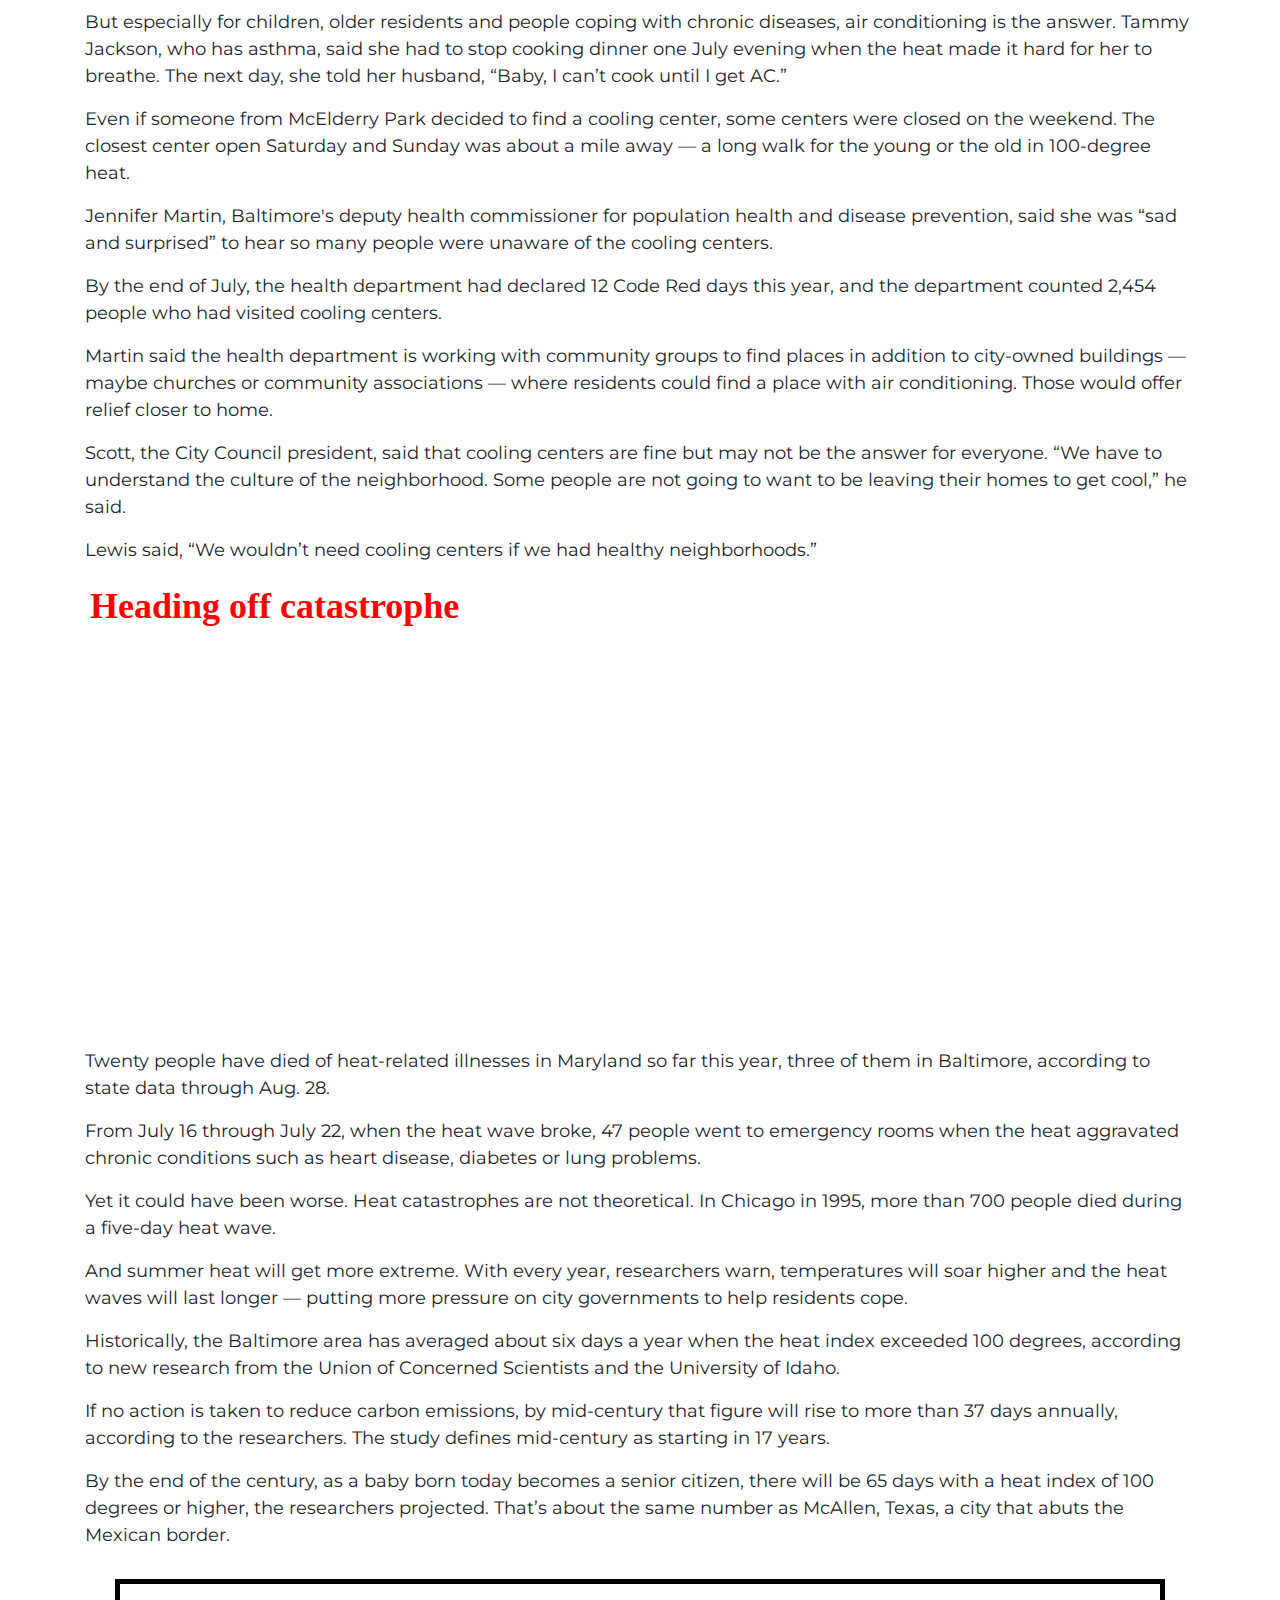
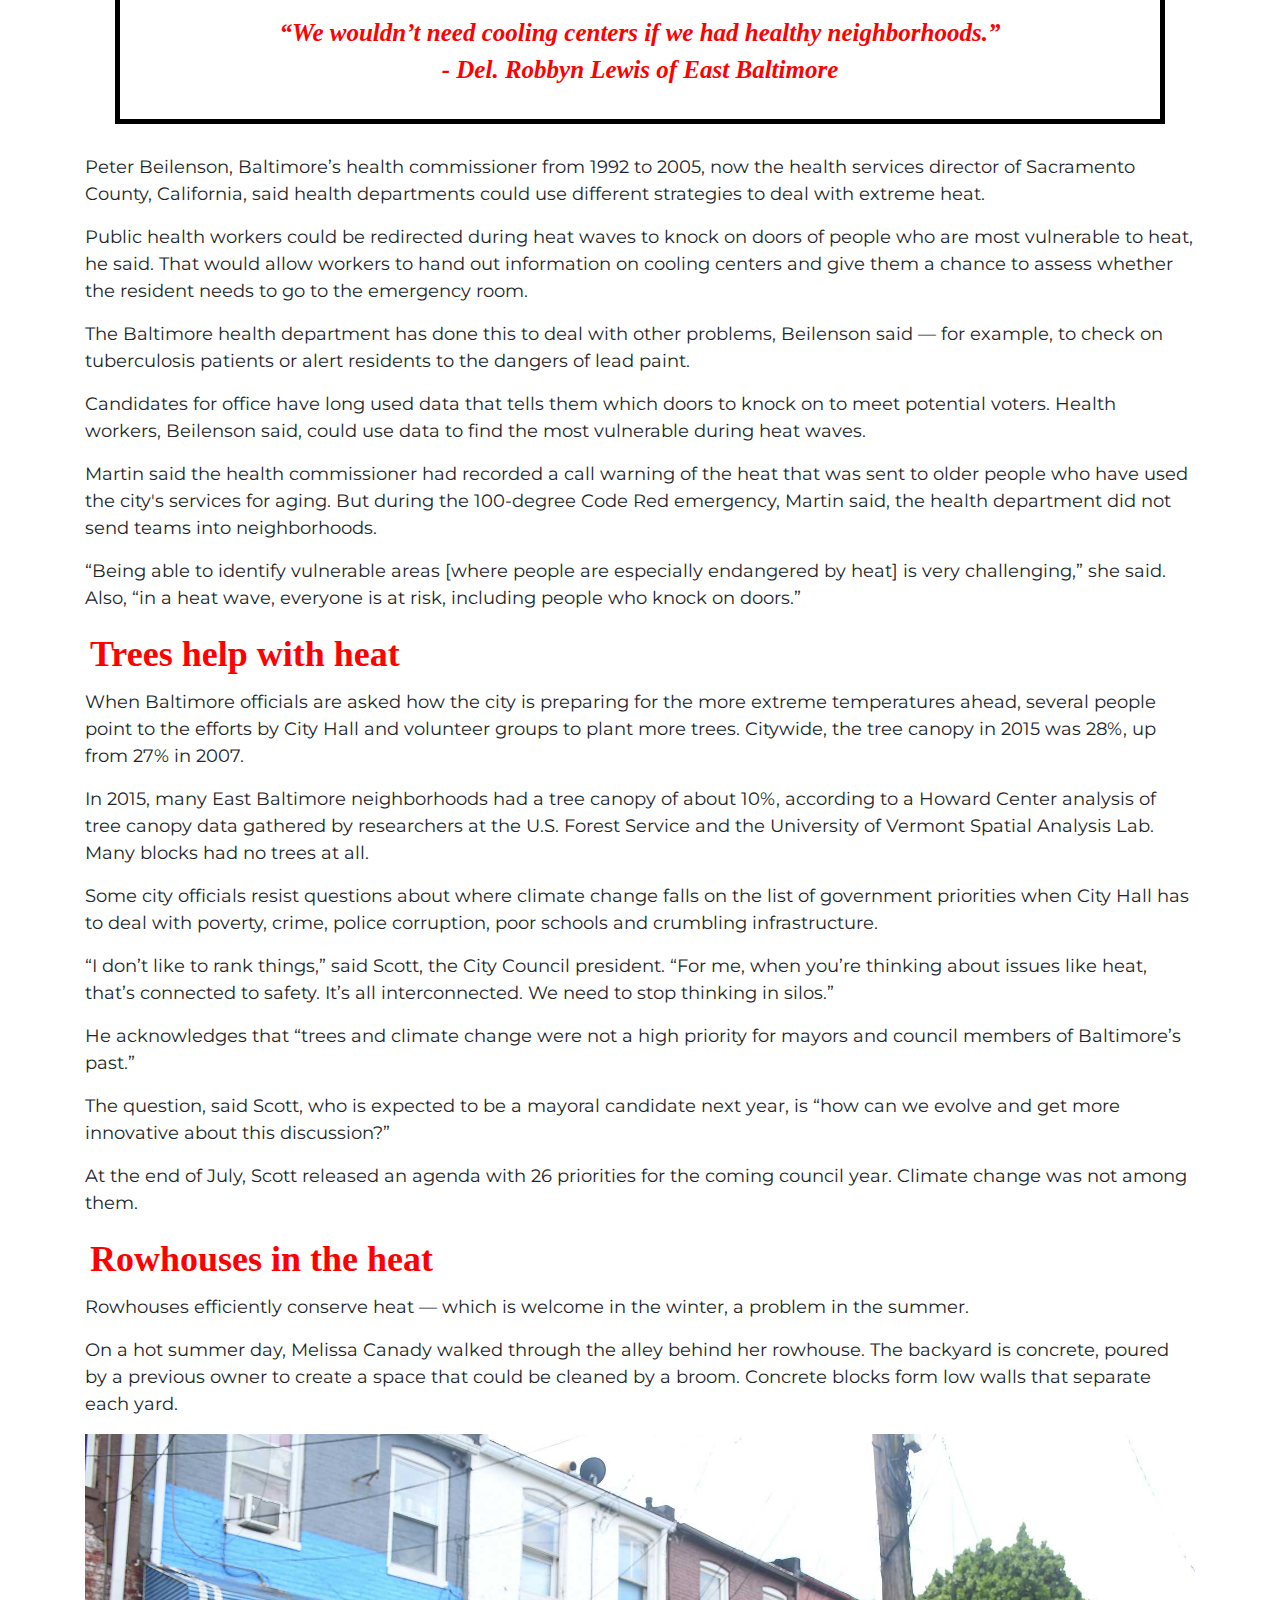
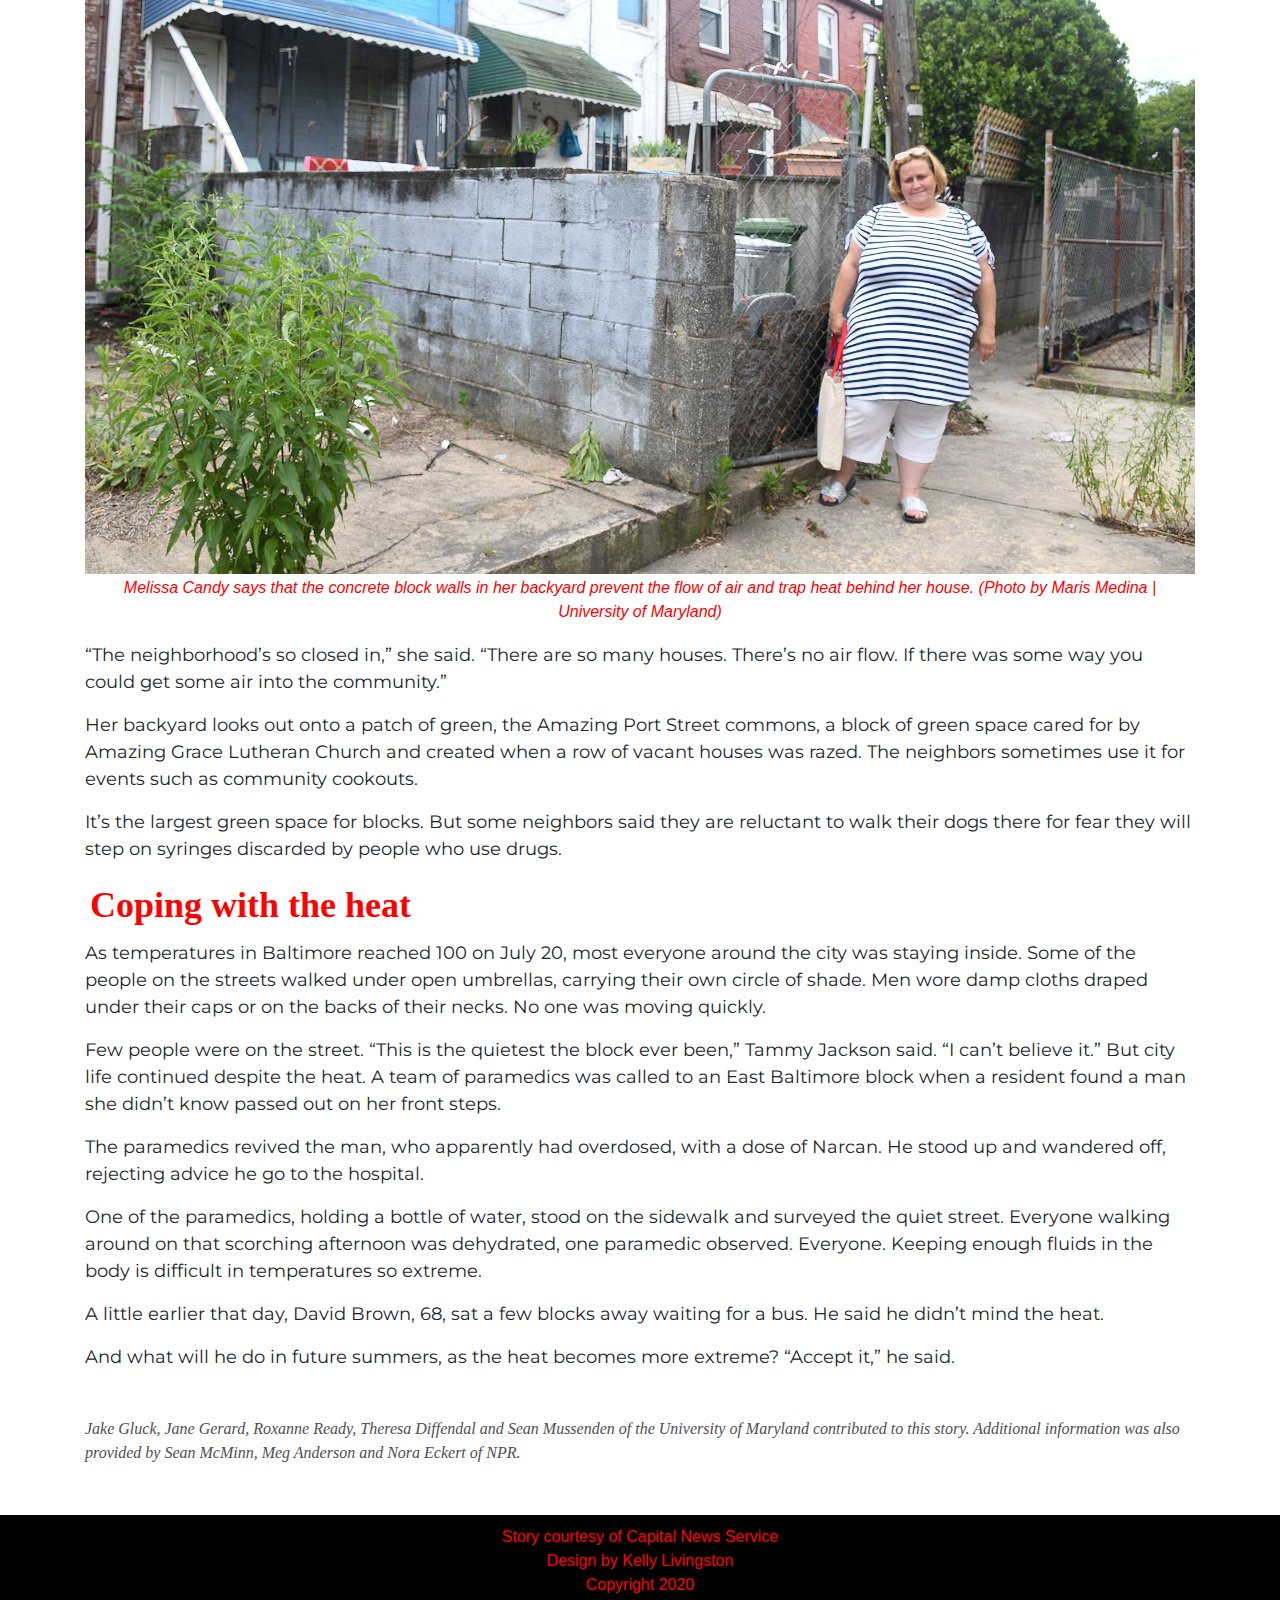
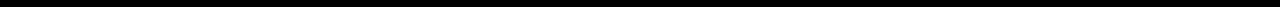
==== commit 3ca8aa0d: "adding links" ====
--- a/climate-crisis-story/climate-crisis-story.html
+++ b/climate-crisis-story/climate-crisis-story.html
@@ -147,7 +147,7 @@
 
     <p>Inside the rowhouses, even those with an air-conditioning window unit, the heat simmered.</p>
 
-    <p>Reporters from the University of Maryland’s Howard Center for Investigative Journalism and Capital News Service placed sensors that record heat and humidity inside several homes in McElderry Park and nearby neighborhoods. Those sensors recorded temperatures that reached as high as 97 degrees and heat index values of 119 degrees.</p>
+    <p>Reporters from the <a href="https://merrill.umd.edu/about-merrill/signature-programs/the-howard-center-for-investigative-journalism/" target="_blank">University of Maryland’s Howard Center for Investigative Journalism</a> and <a href="https://cnsmaryland.org/" target="_blank">Capital News Service</a> placed sensors that record heat and humidity inside several homes in McElderry Park and nearby neighborhoods. Those sensors recorded temperatures that reached as high as 97 degrees and heat index values of 119 degrees.</p>
 
     <p>In some homes, those readings showed that it was hotter inside than outside.</p>
 
--- a/climate-crisis-story/style.css
+++ b/climate-crisis-story/style.css
@@ -77,7 +77,6 @@
   font-size: 20px;
   border: 5px black solid;
   padding: 20px;
-  margin: 30px;
   color: #4F4E4F;
 }
 
@@ -94,5 +93,19 @@
   font-style: italic;
   font-size: 16px;
   color: #4F4E4F;
-  padding-top: 30px;
 }
+
+/* unvisited link */
+a:link {
+  color: red;
+}
+
+/* visited link */
+a:visited {
+  color: #4F4E4F;
+}
+
+/* mouse over link */
+a:hover {
+  color: black;
+}
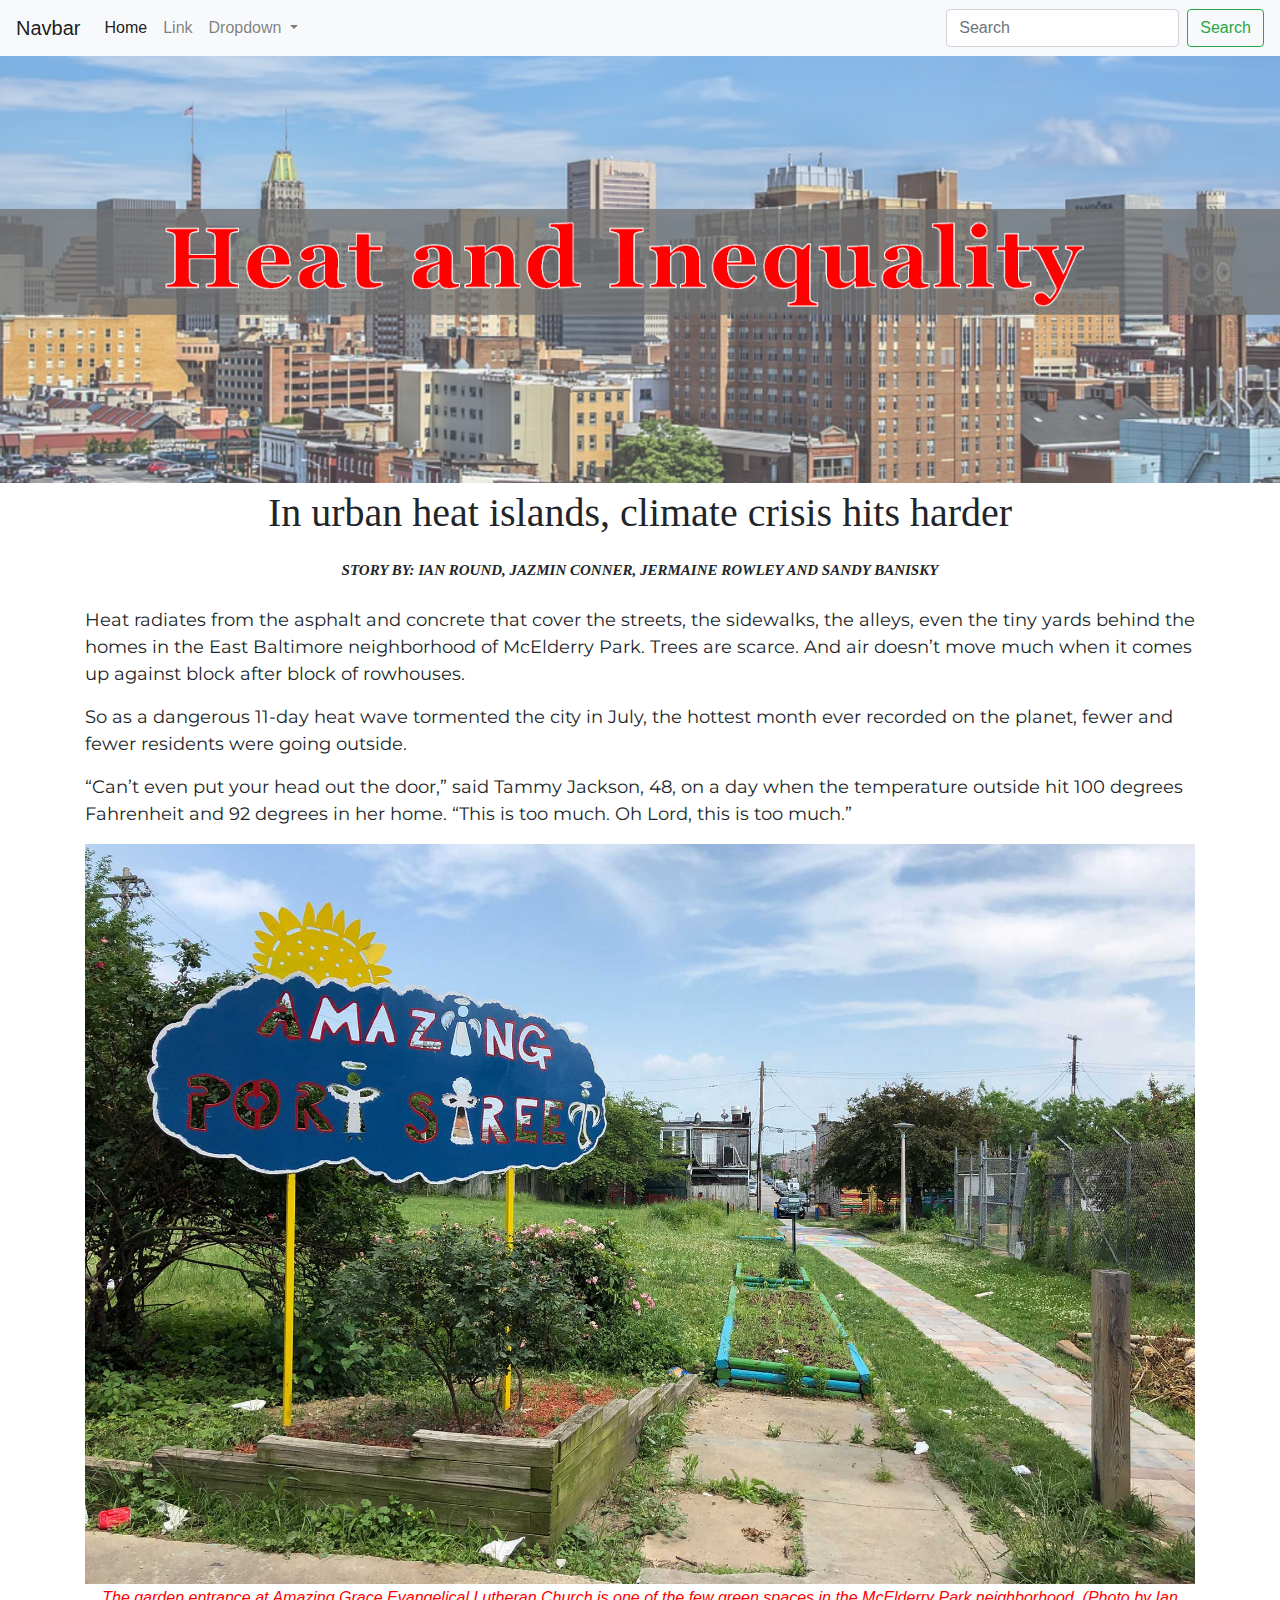
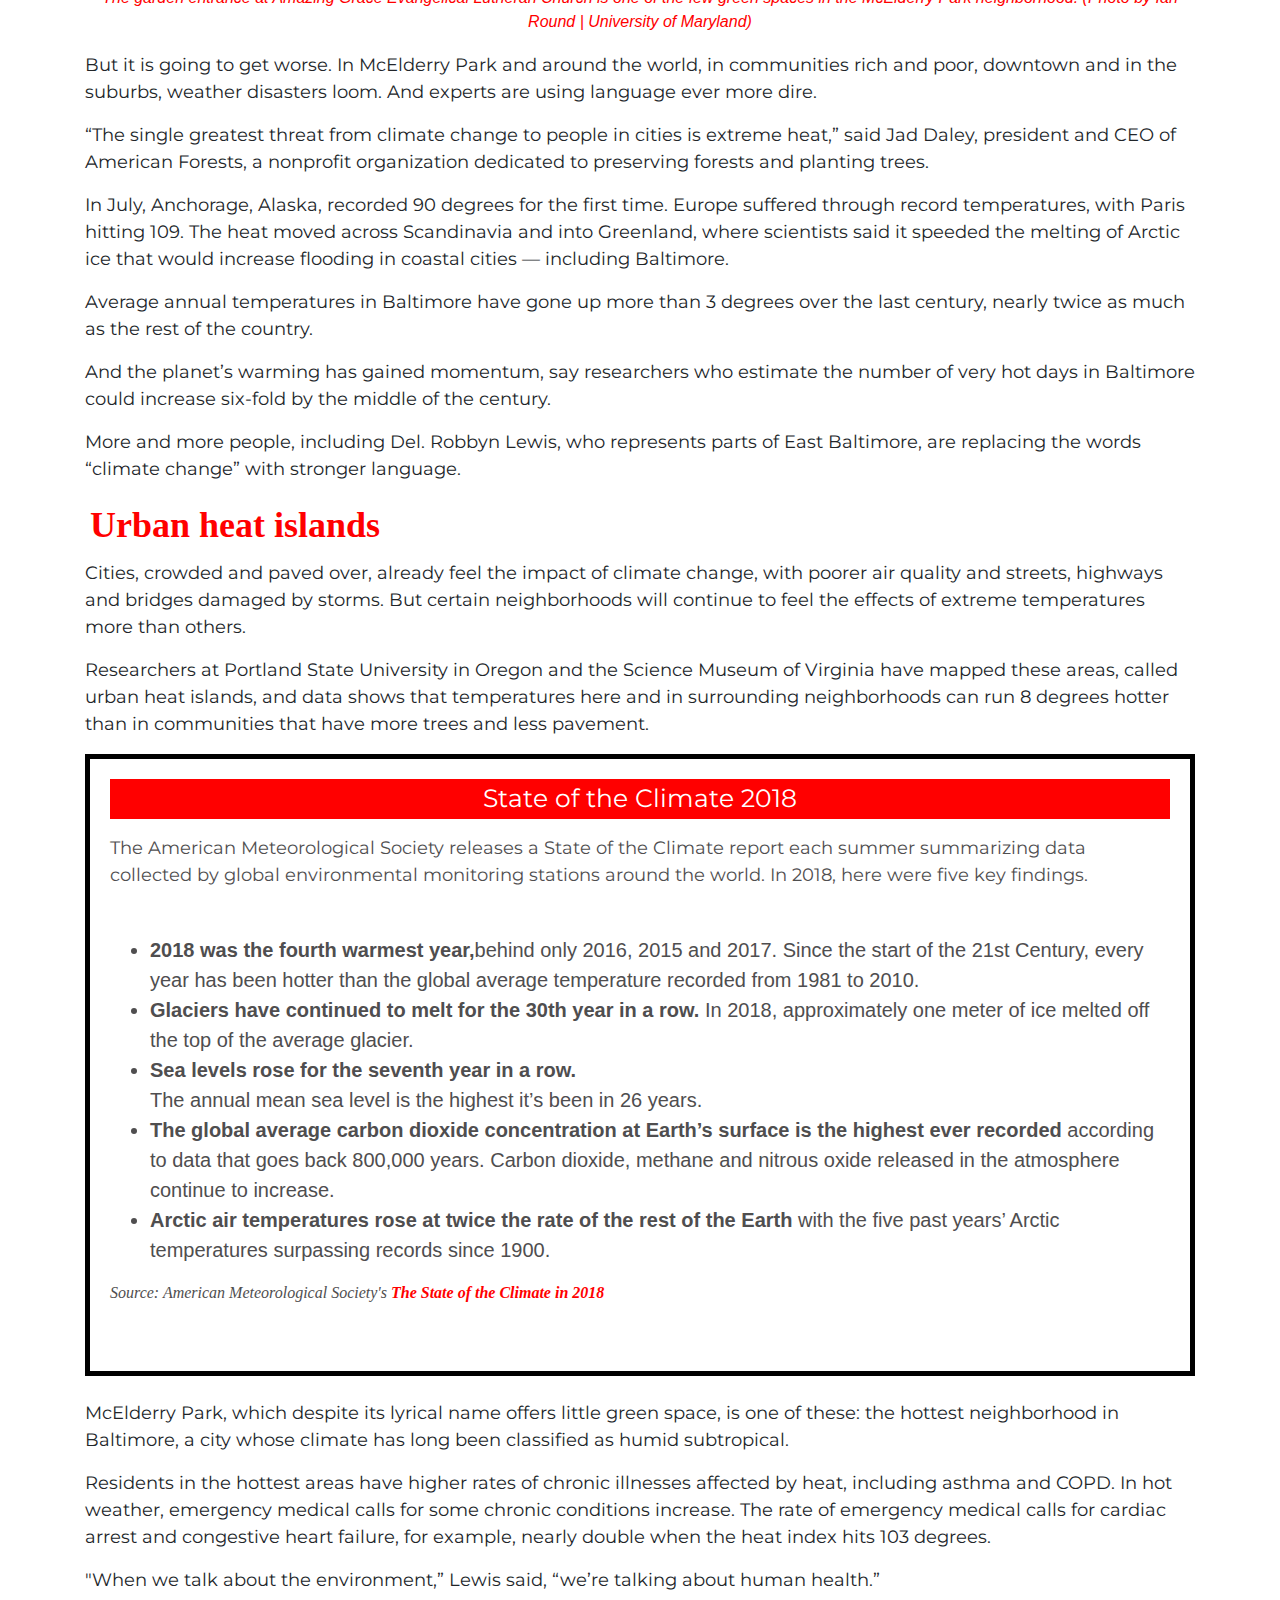
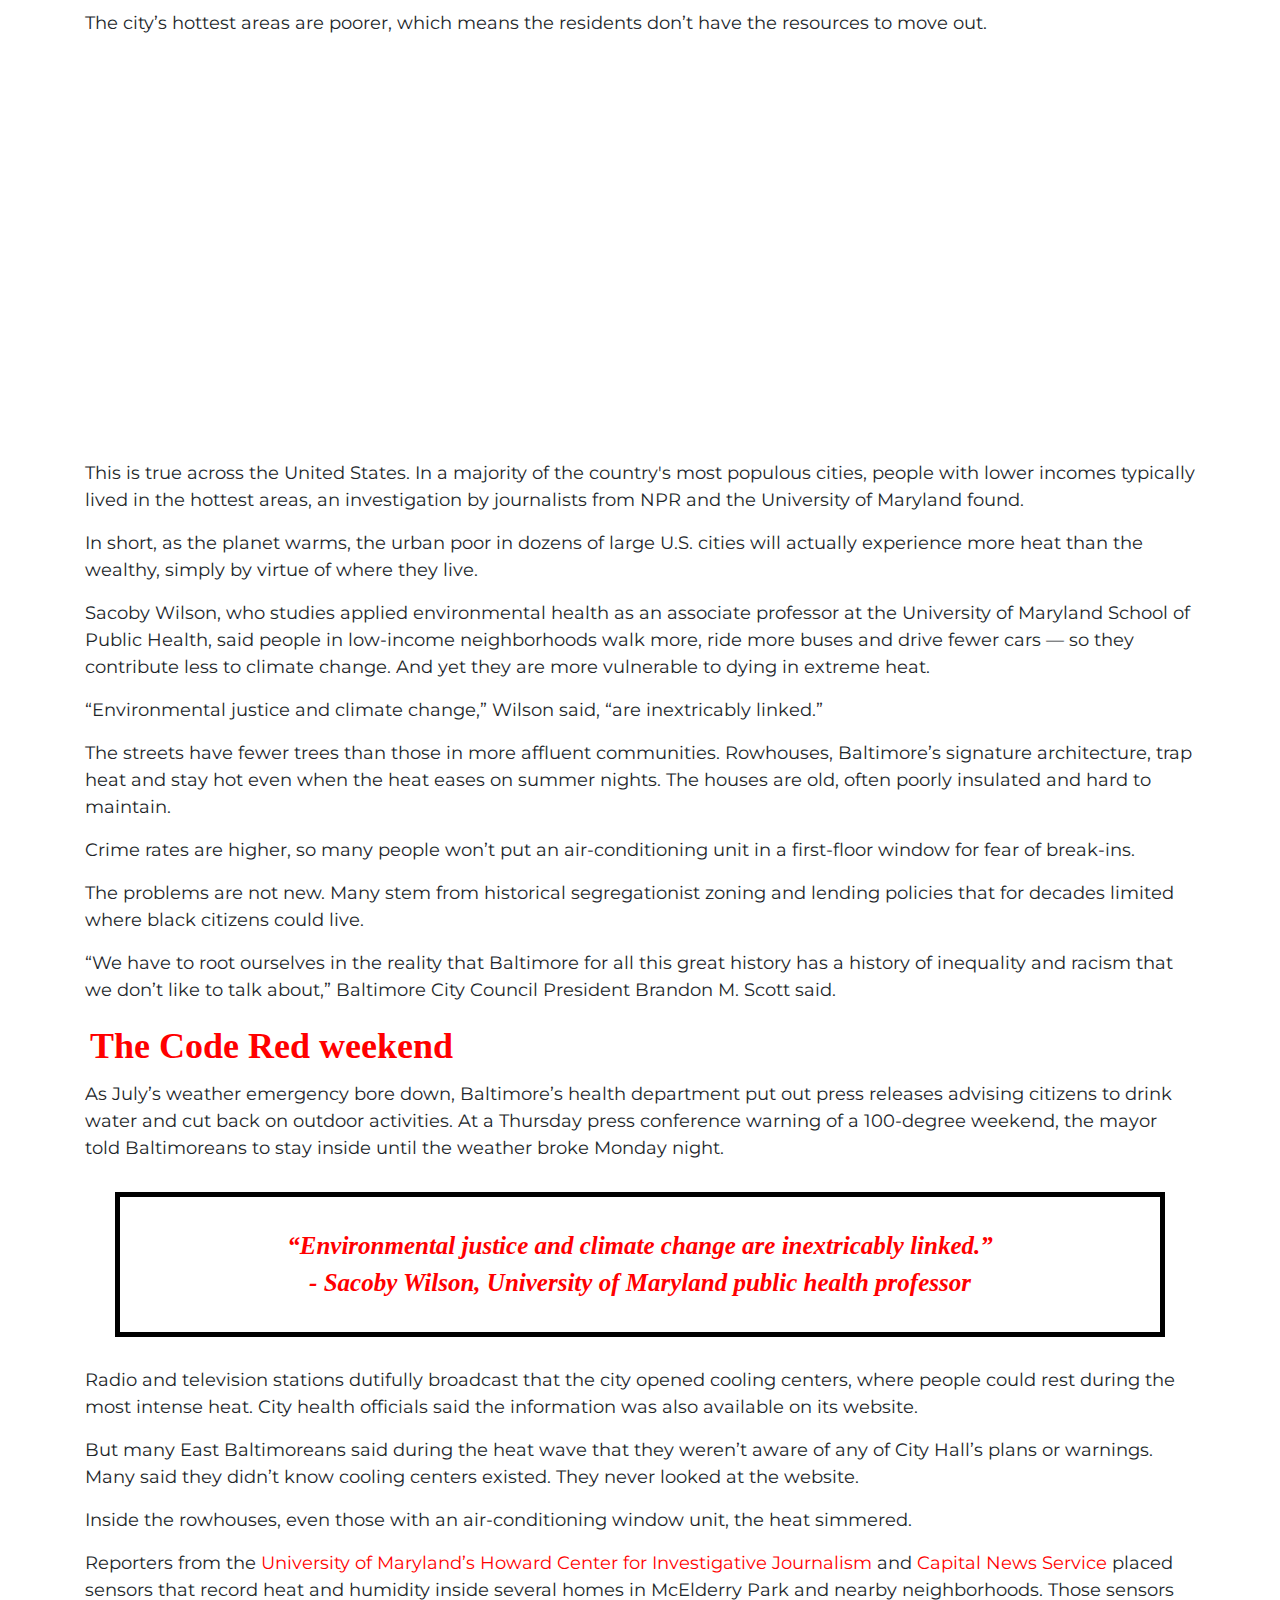
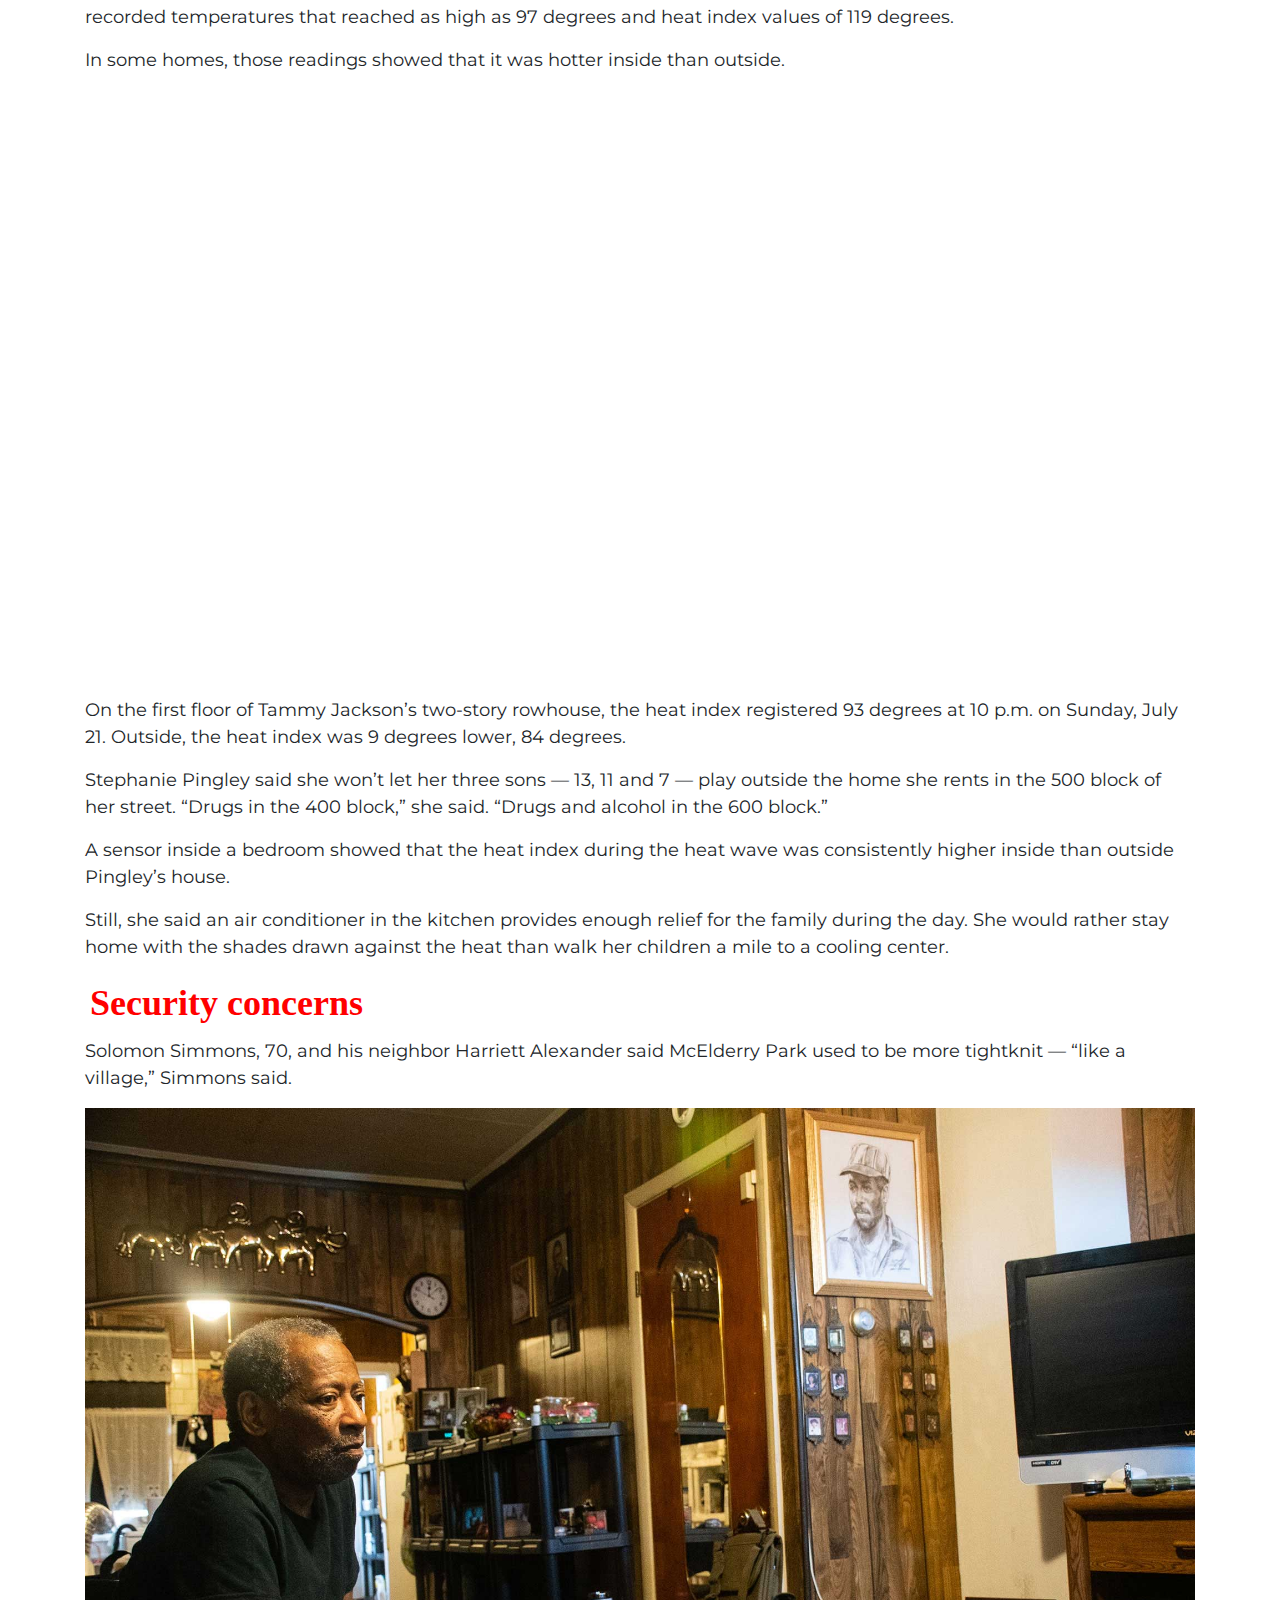
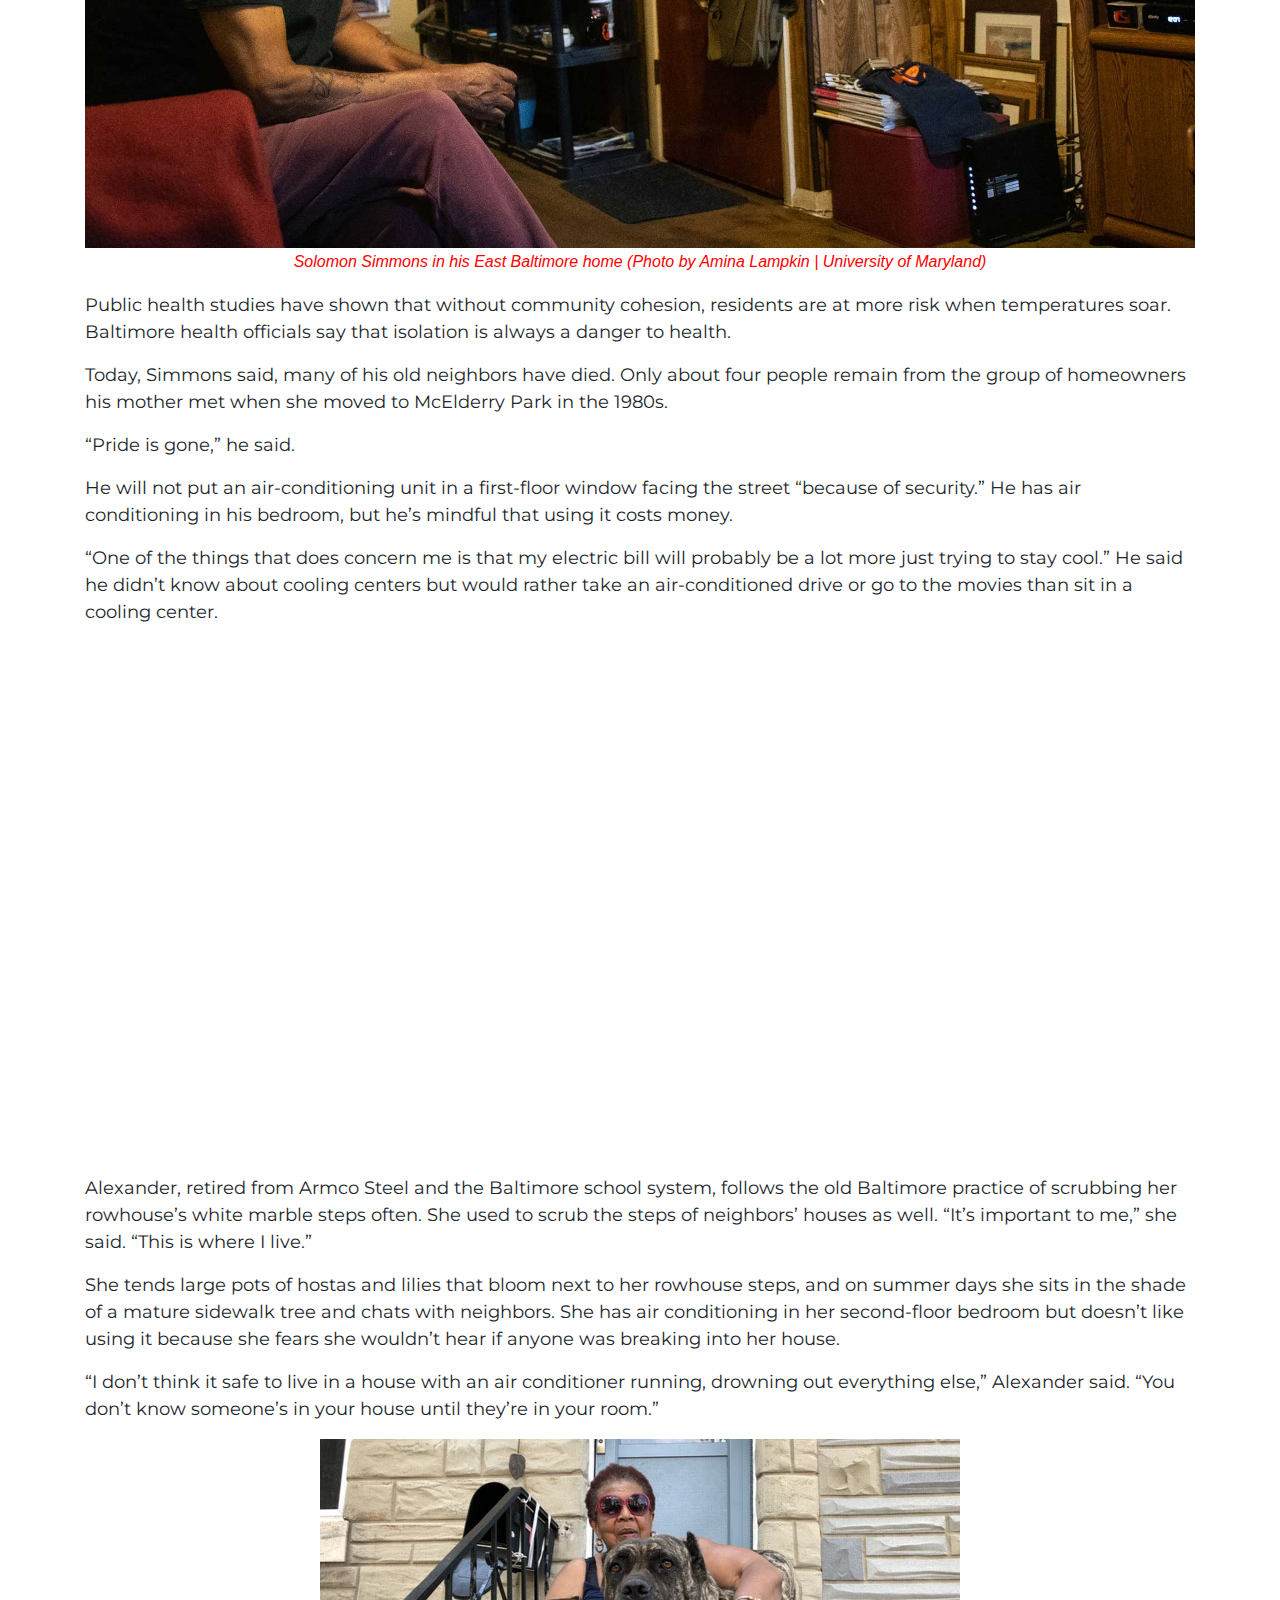
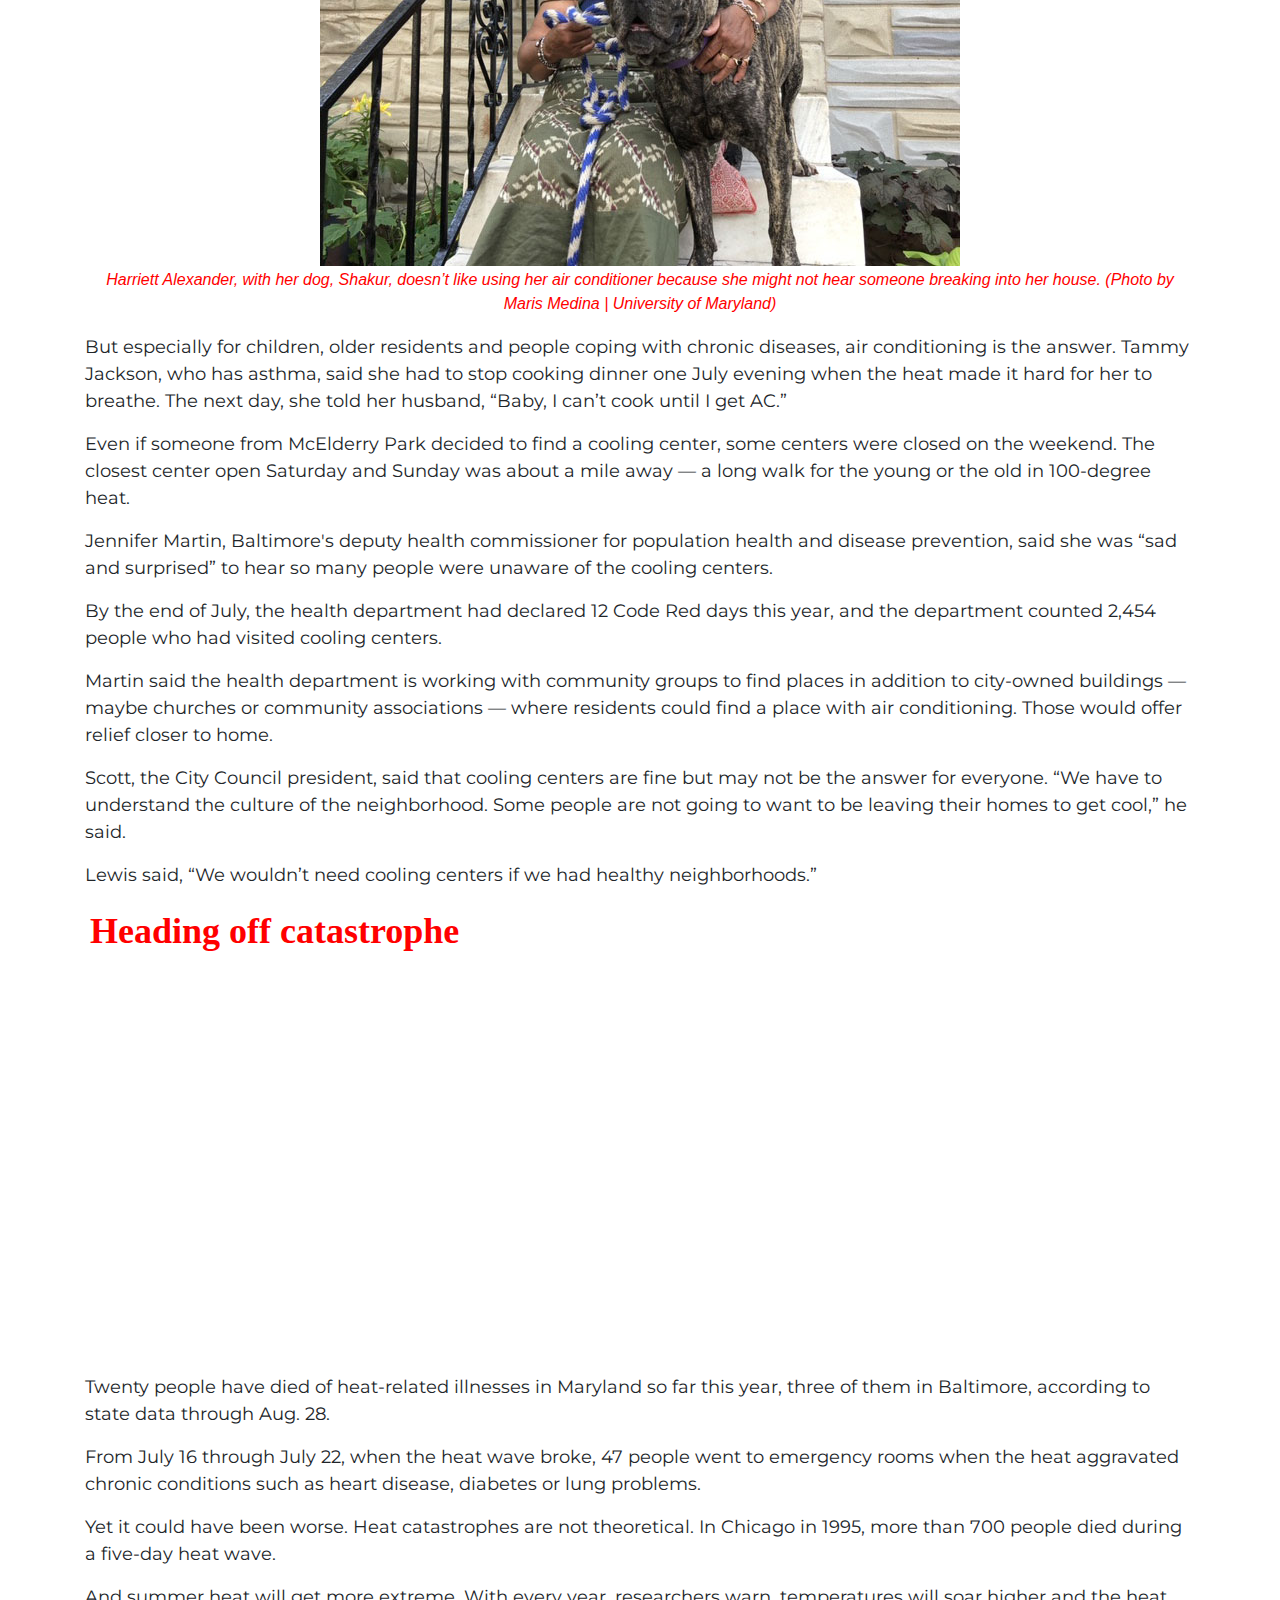
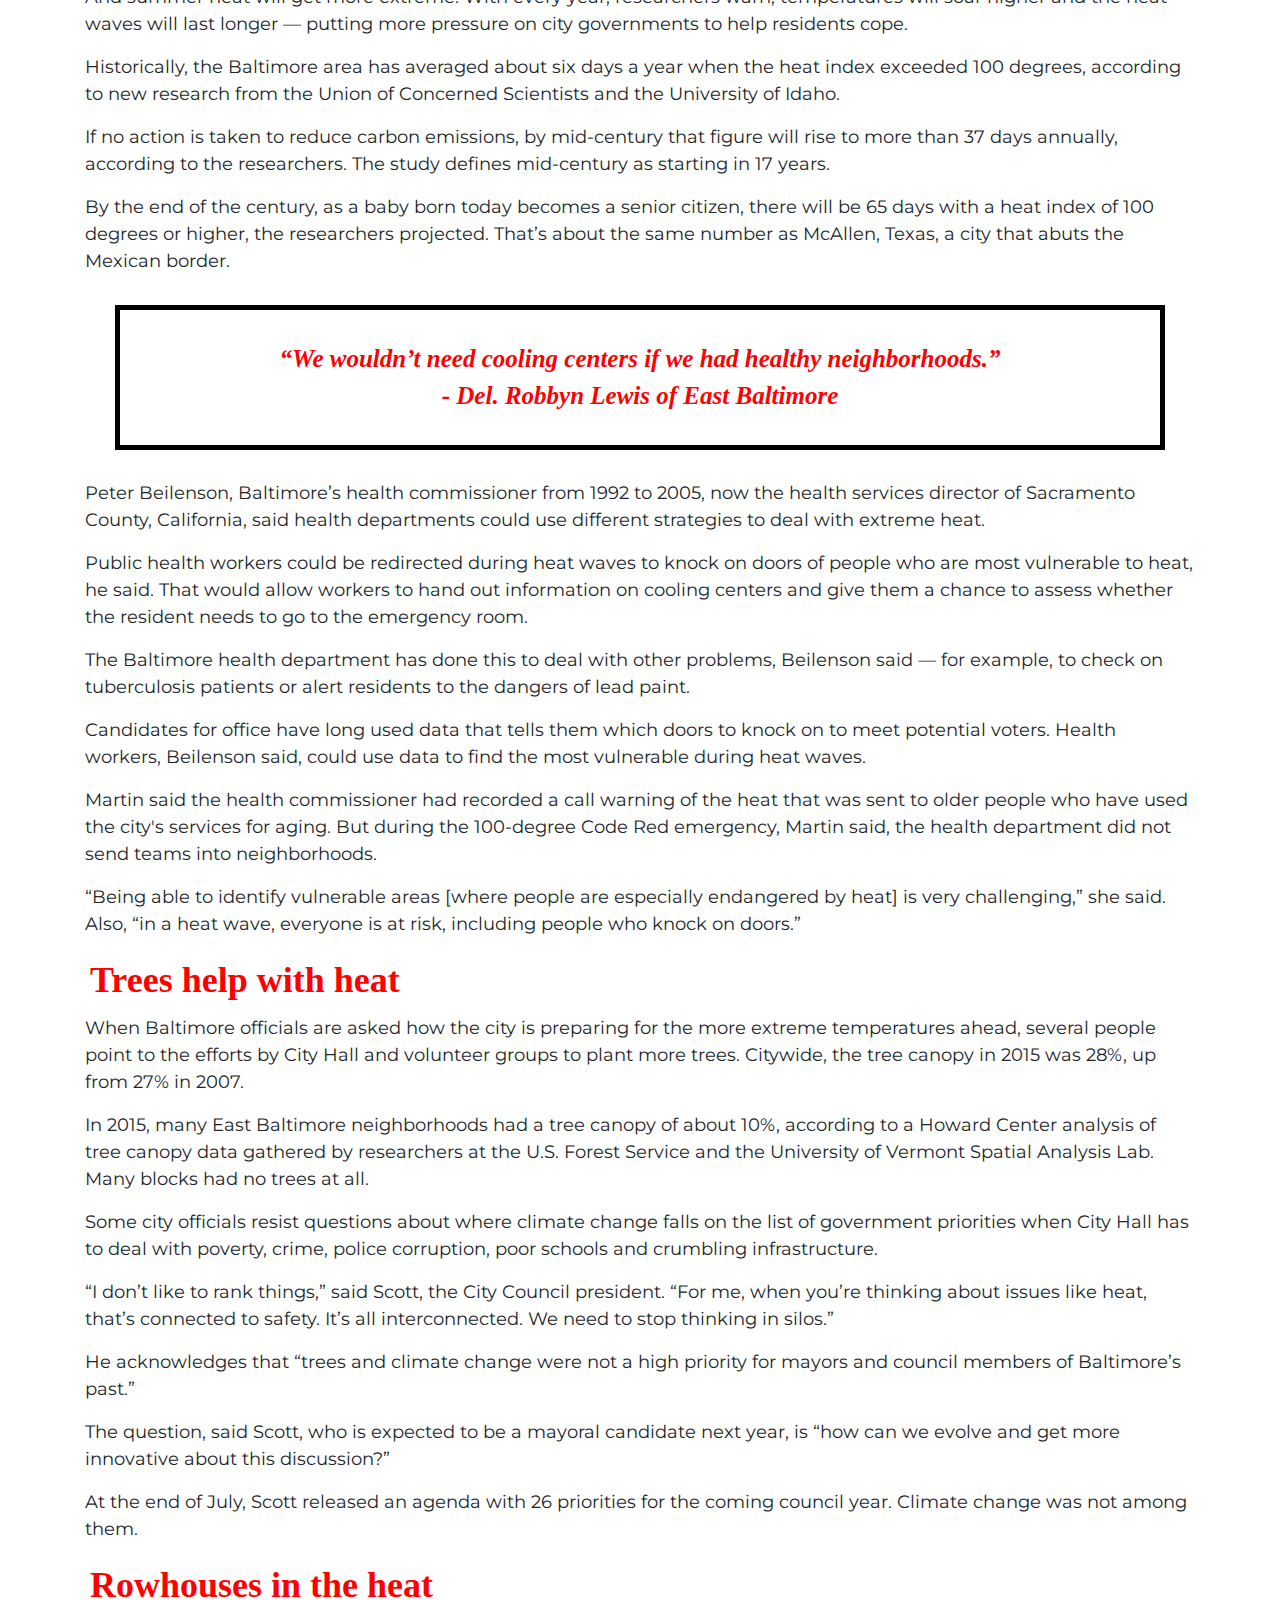
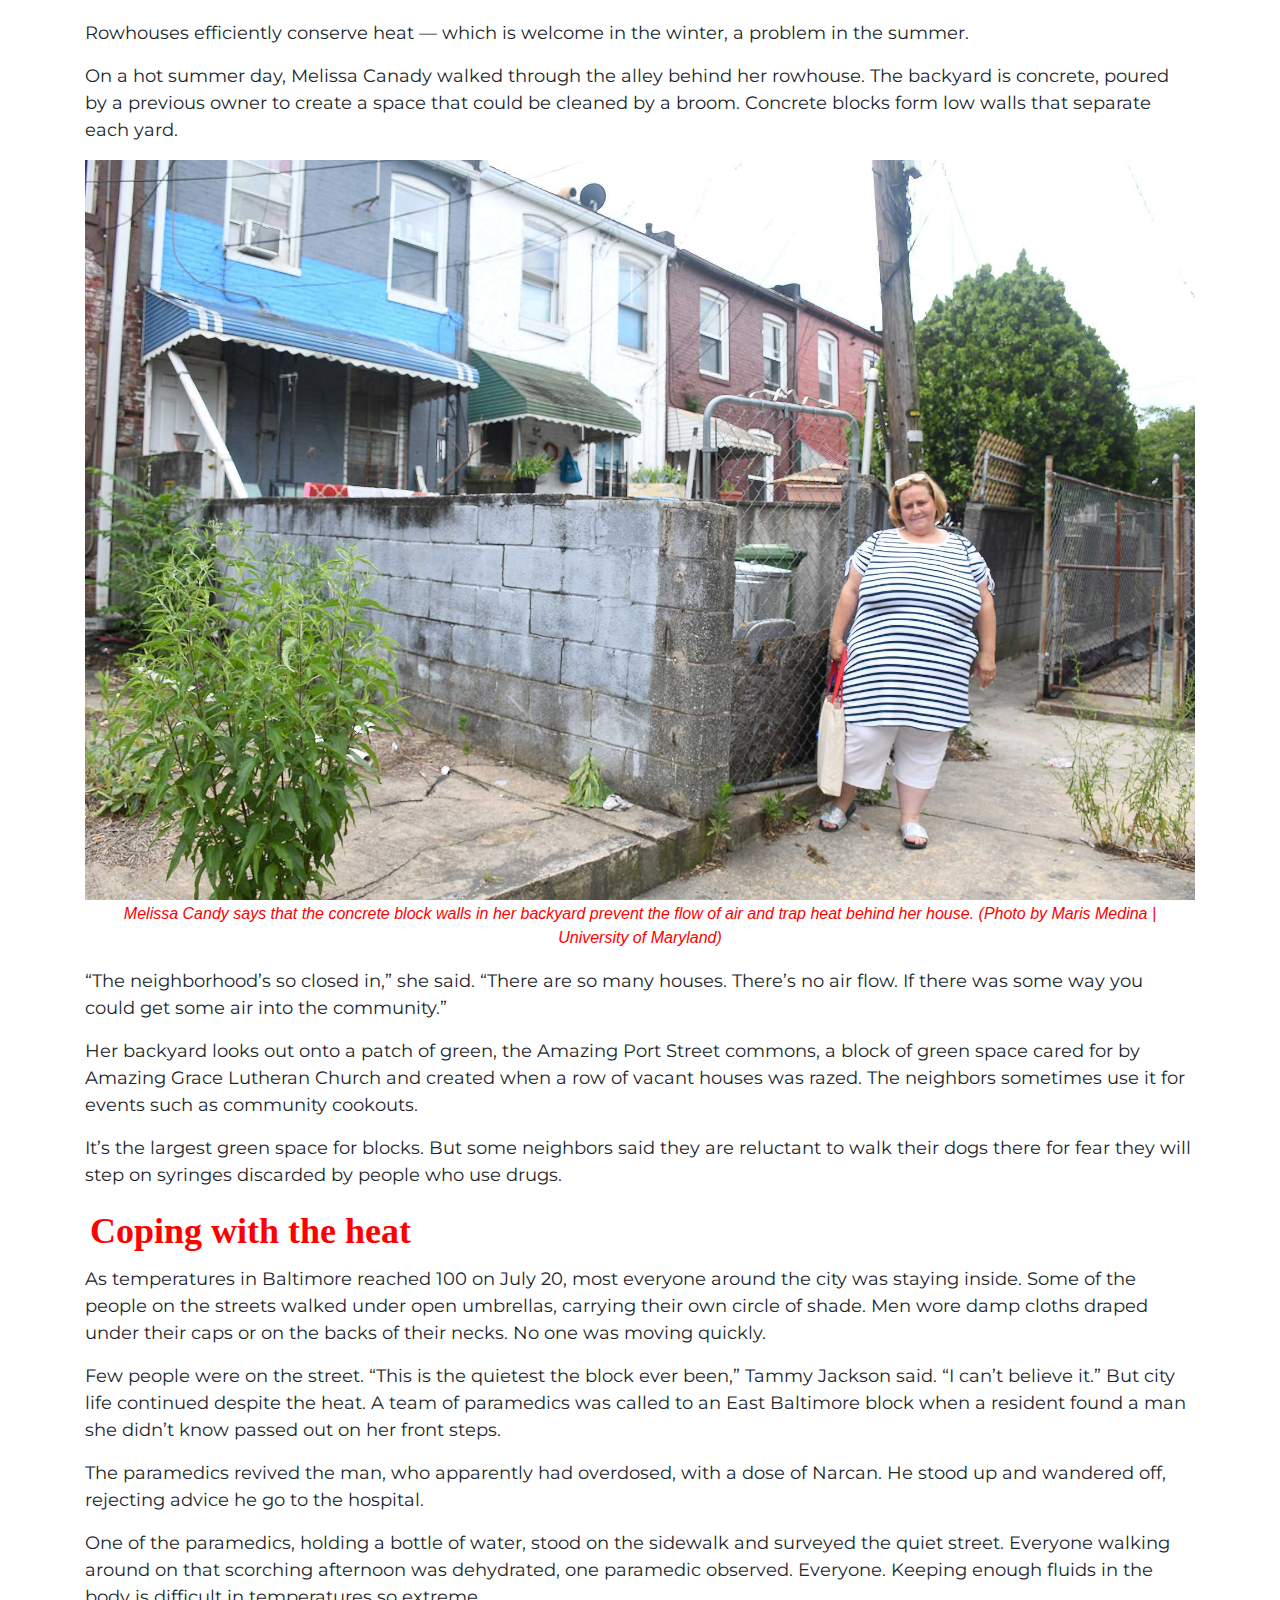
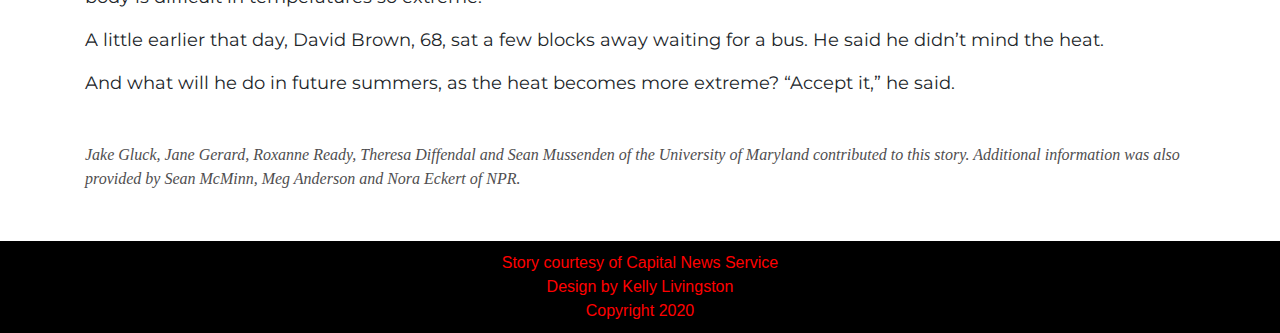
==== commit b6674f72: "adding header" ====
--- a/climate-crisis-story/climate-crisis-story.html
+++ b/climate-crisis-story/climate-crisis-story.html
@@ -56,9 +56,9 @@
   </nav>
   <!-- End NavBar -->
 
+  <img src="images/climate-crisis-header.png">
+
   <div class="container">
-
-    <p class="headline">Heat and Inequality</p>
 
     <p class="subhead">In urban heat islands, climate crisis hits harder</>
 
--- a/climate-crisis-story/style.css
+++ b/climate-crisis-story/style.css
@@ -1,11 +1,3 @@
-.headline{
-  font-family: Georgia, "Times New Roman", serif;
-  font-weight: bold;
-  font-size: 50px;
-  text-align: center;
-  padding-top: 10px;
-}
-
 .subhead{
   font-family: Georgia, "Times New Roman", serif;
   font-size: 40px;
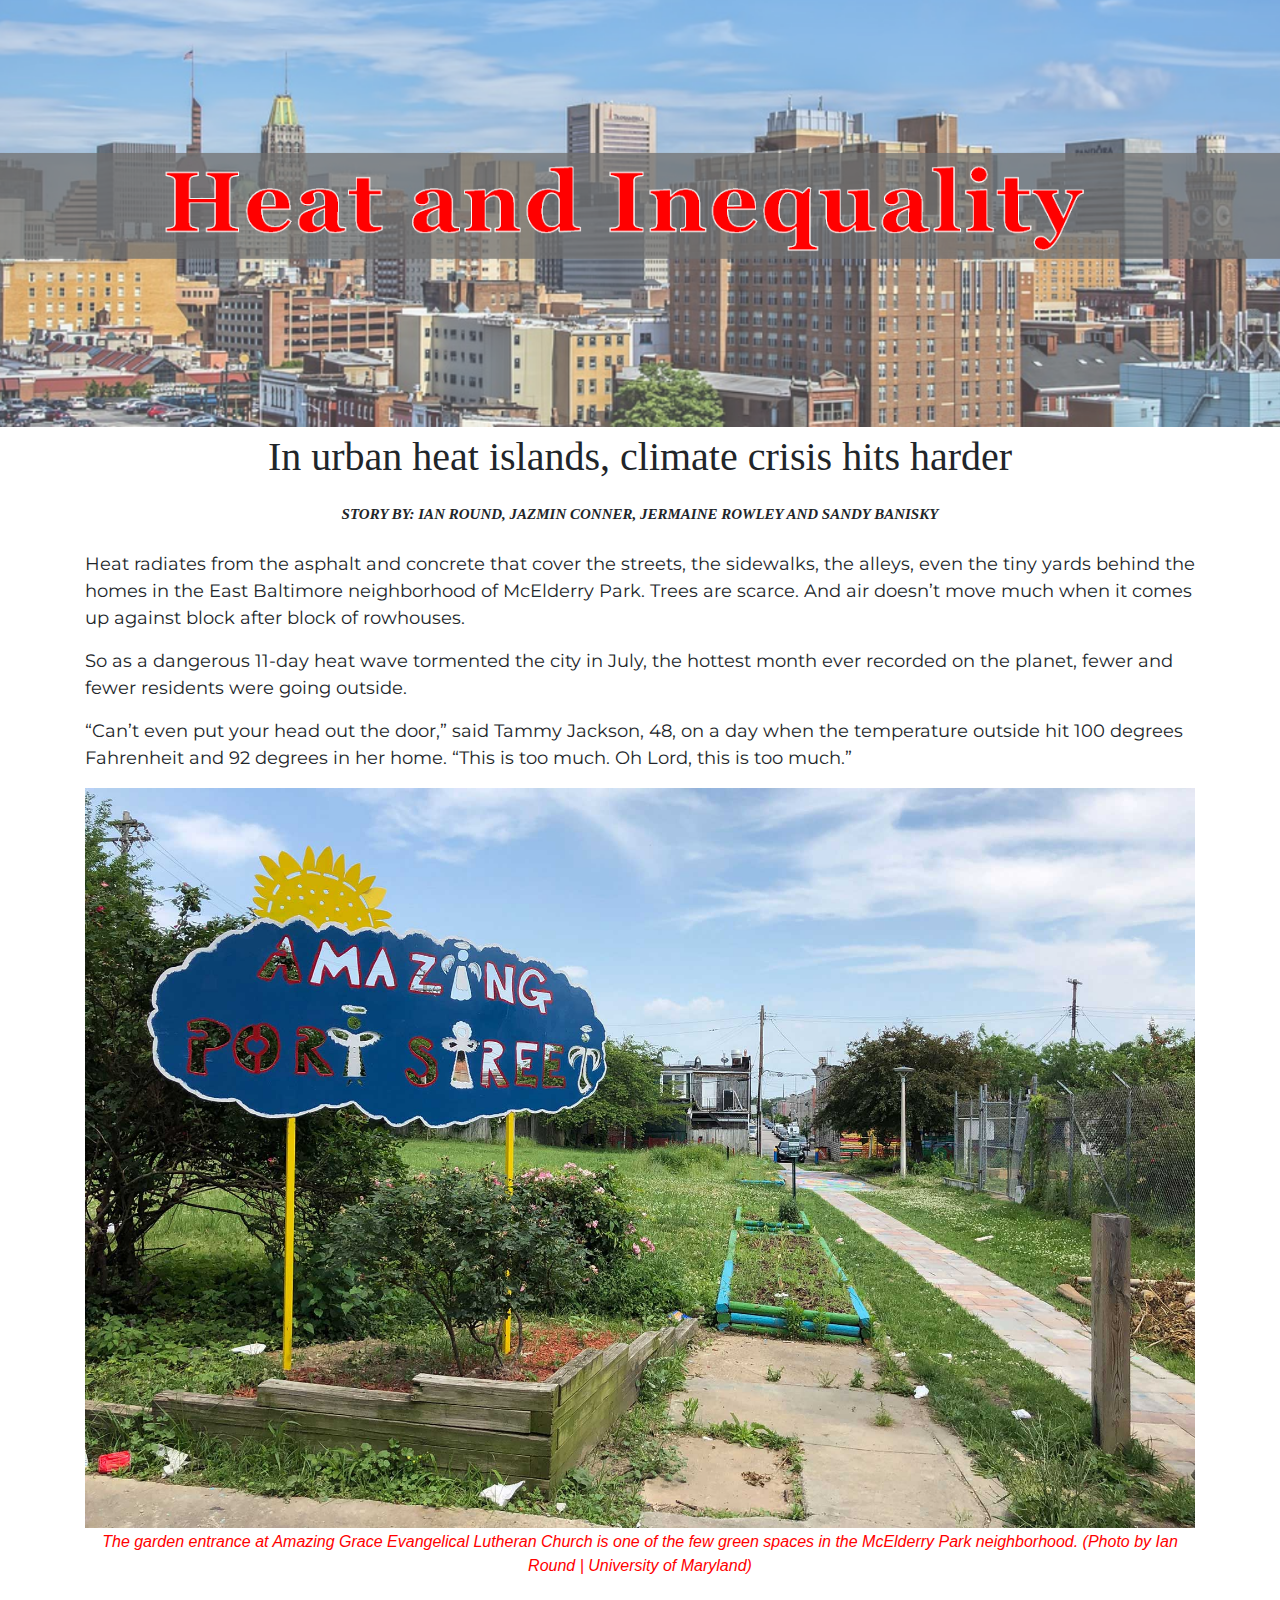
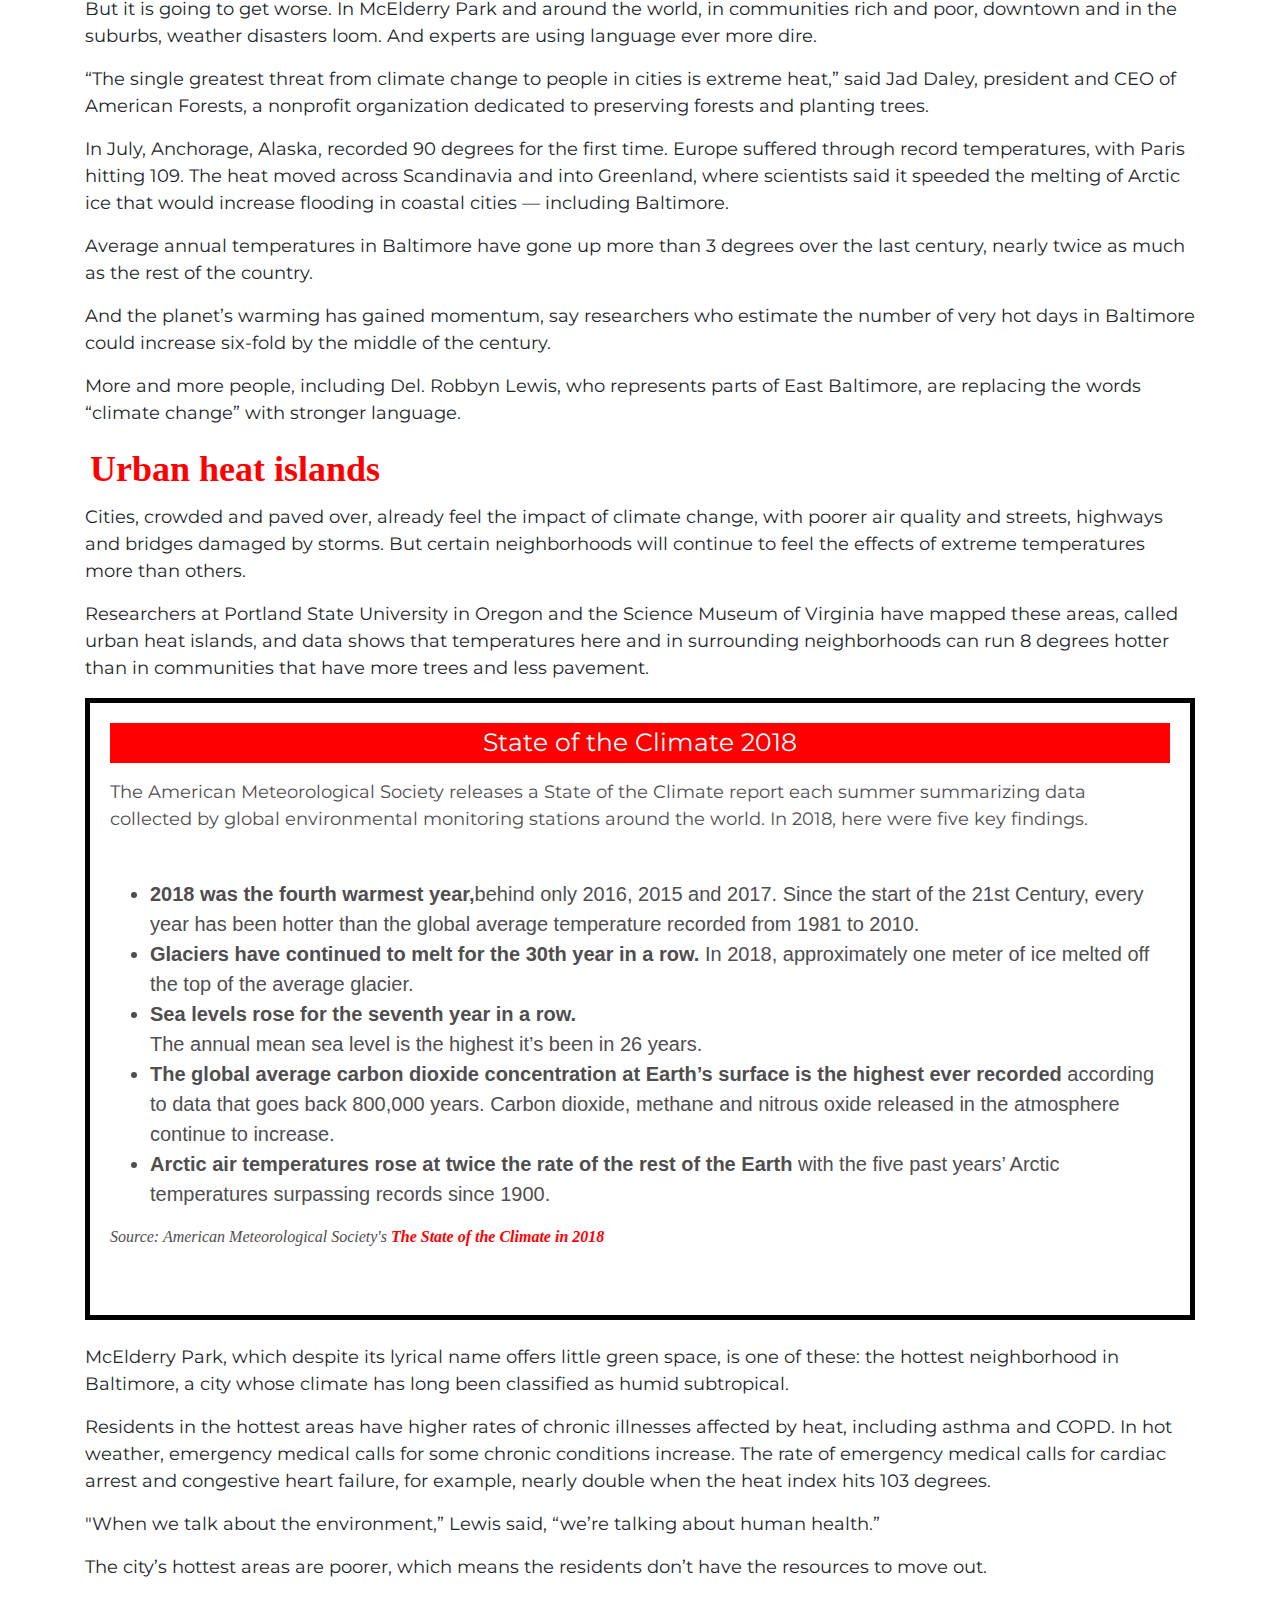
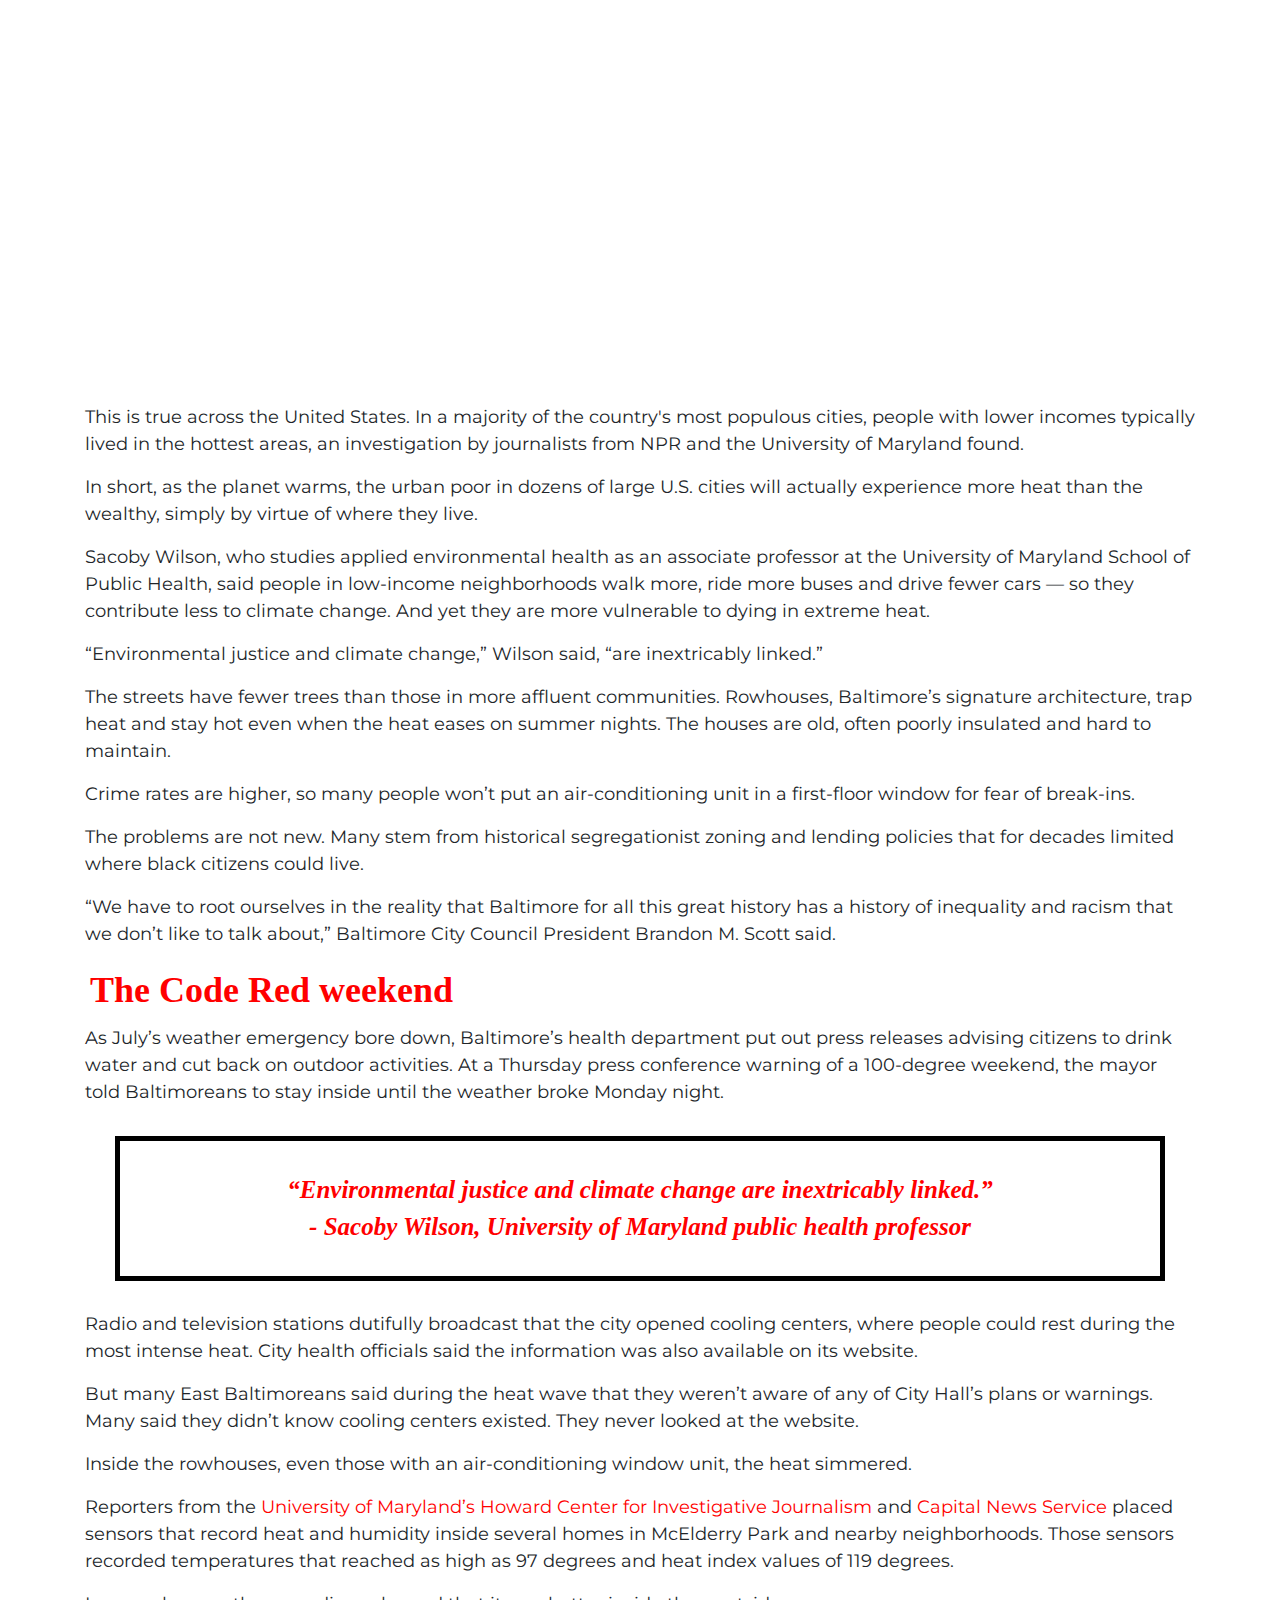
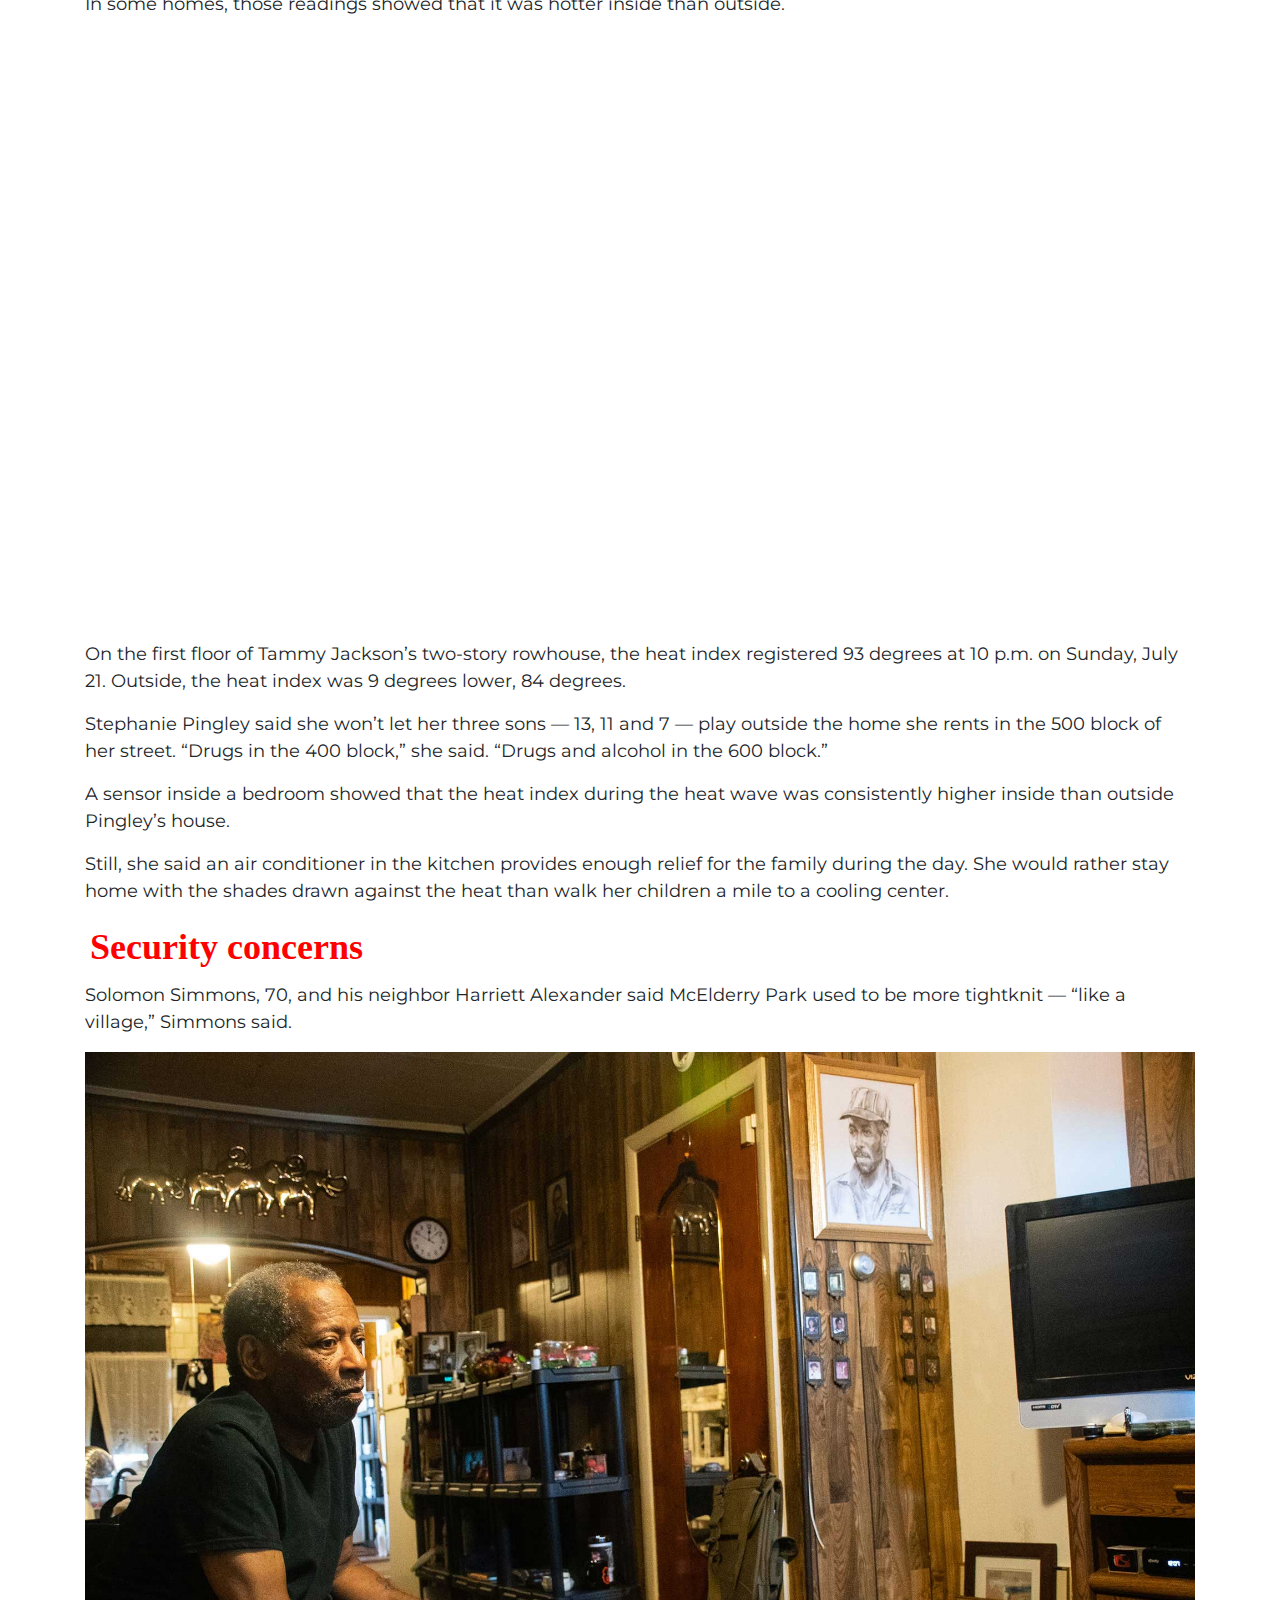
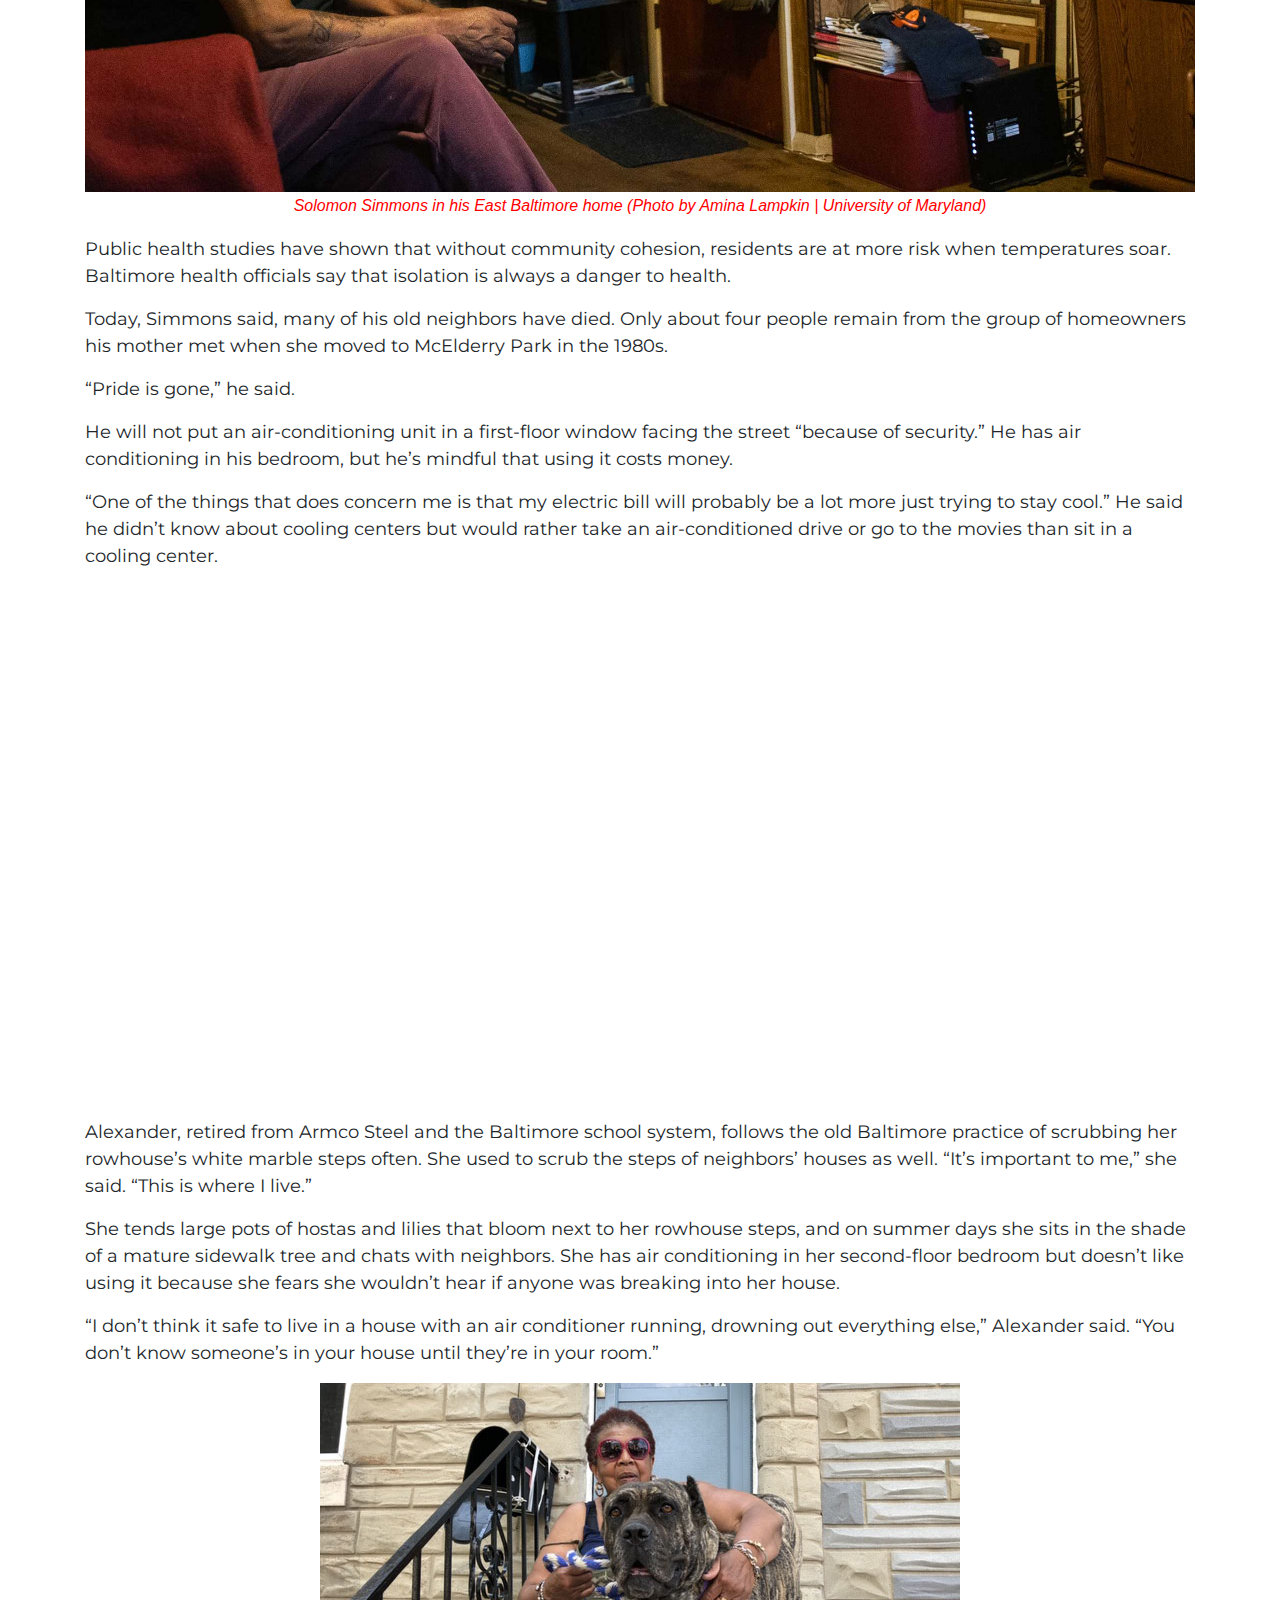
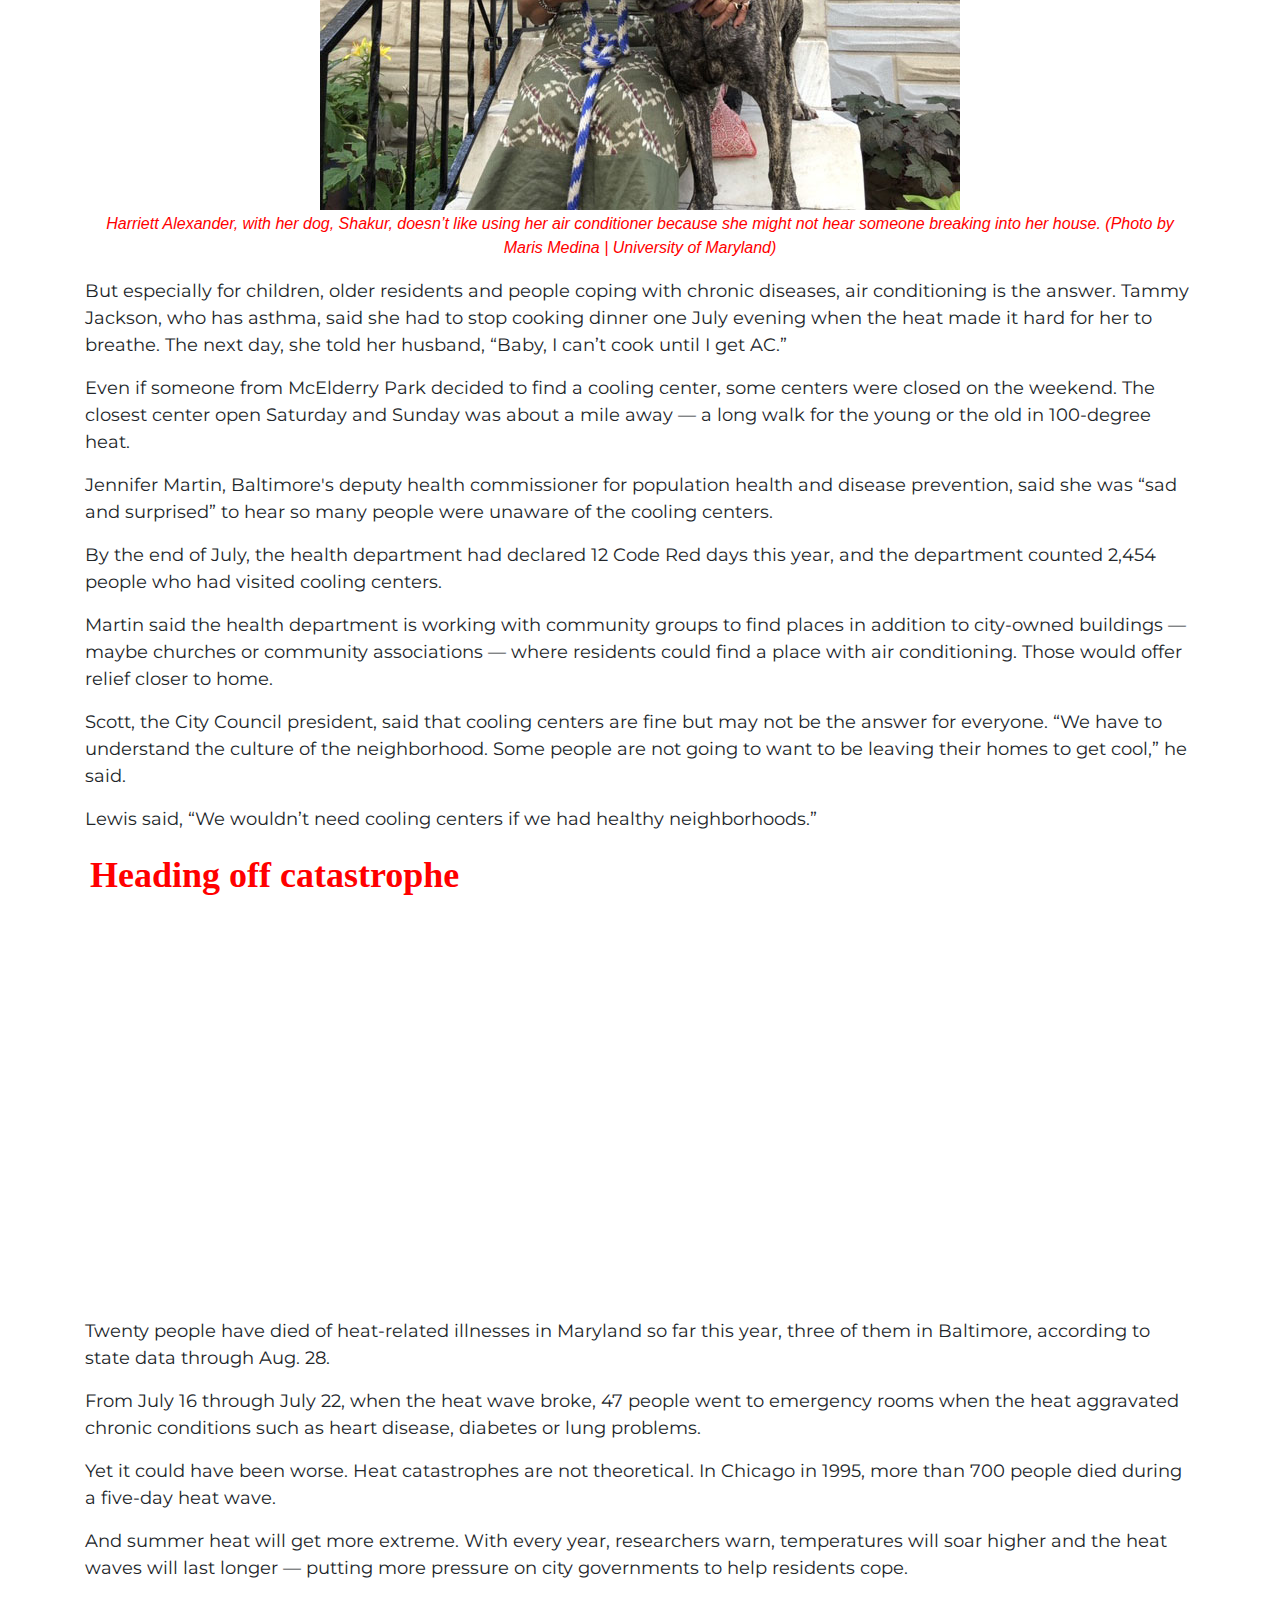
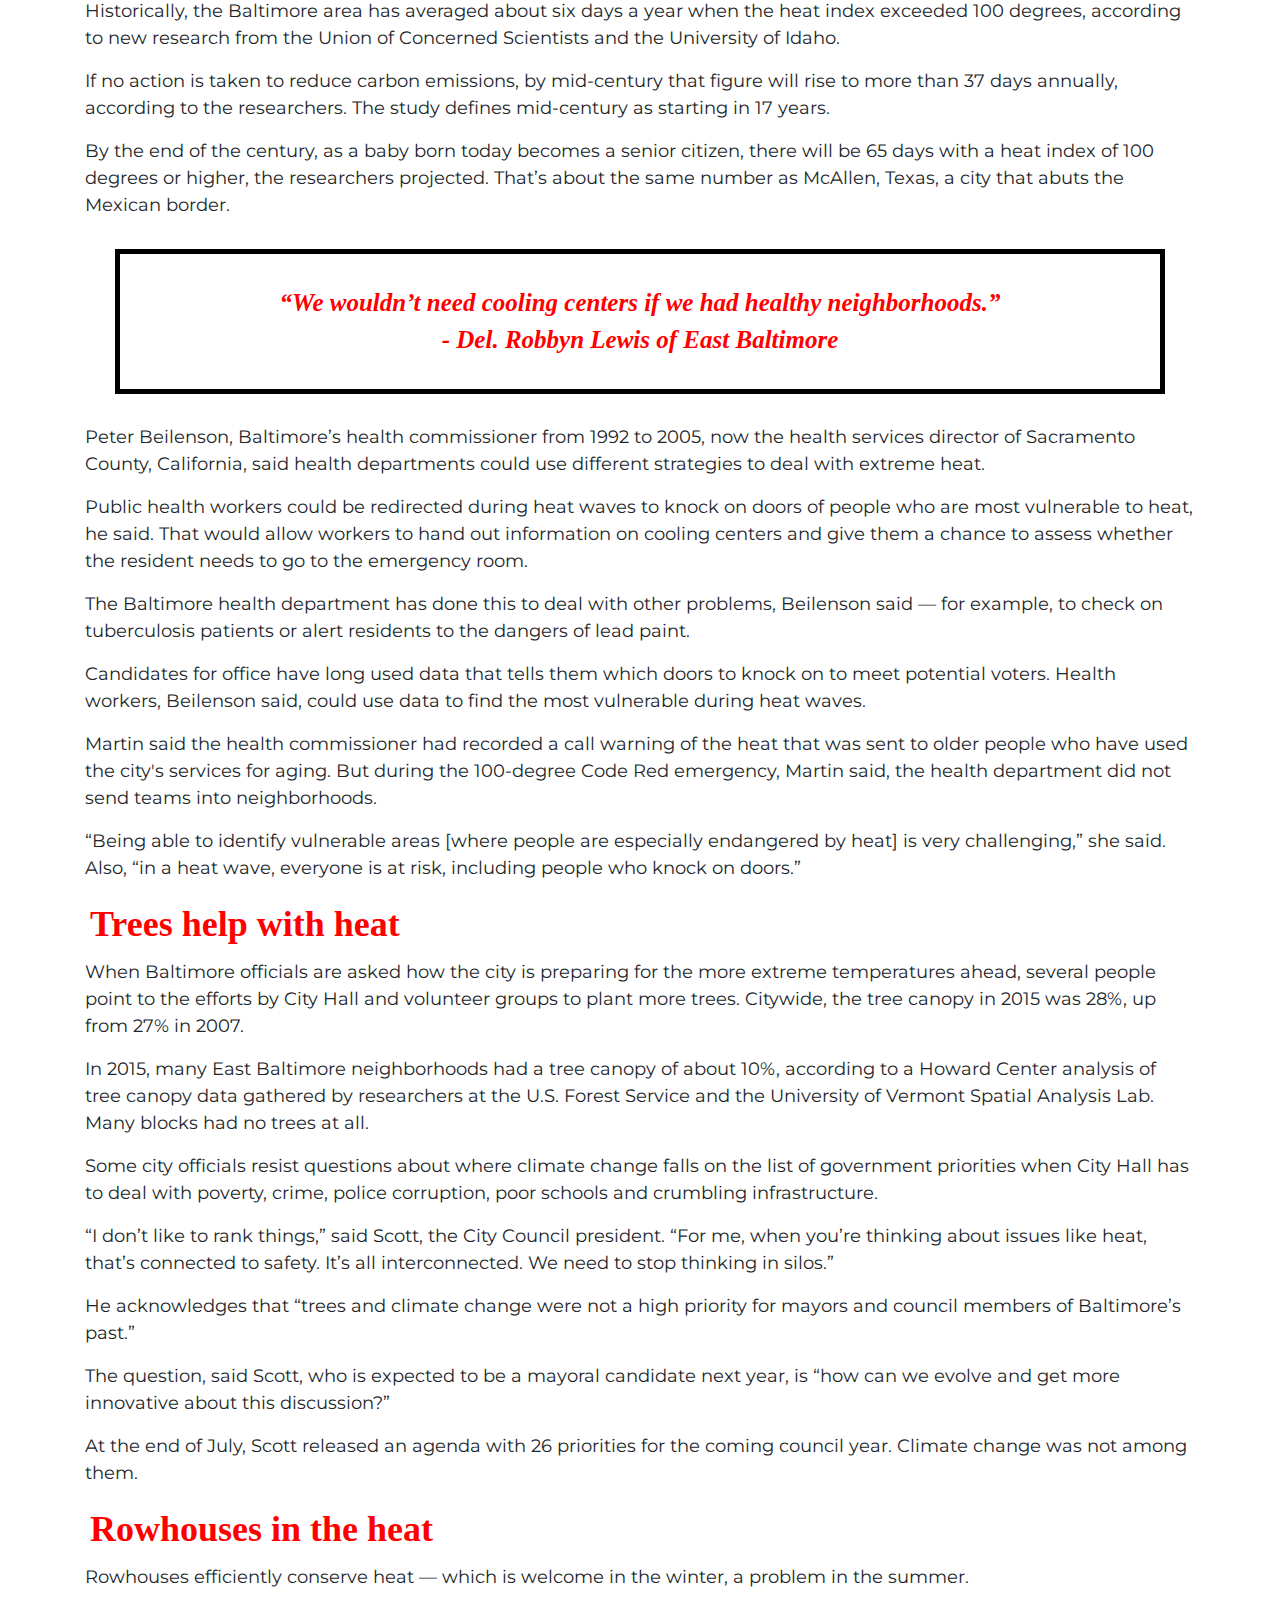
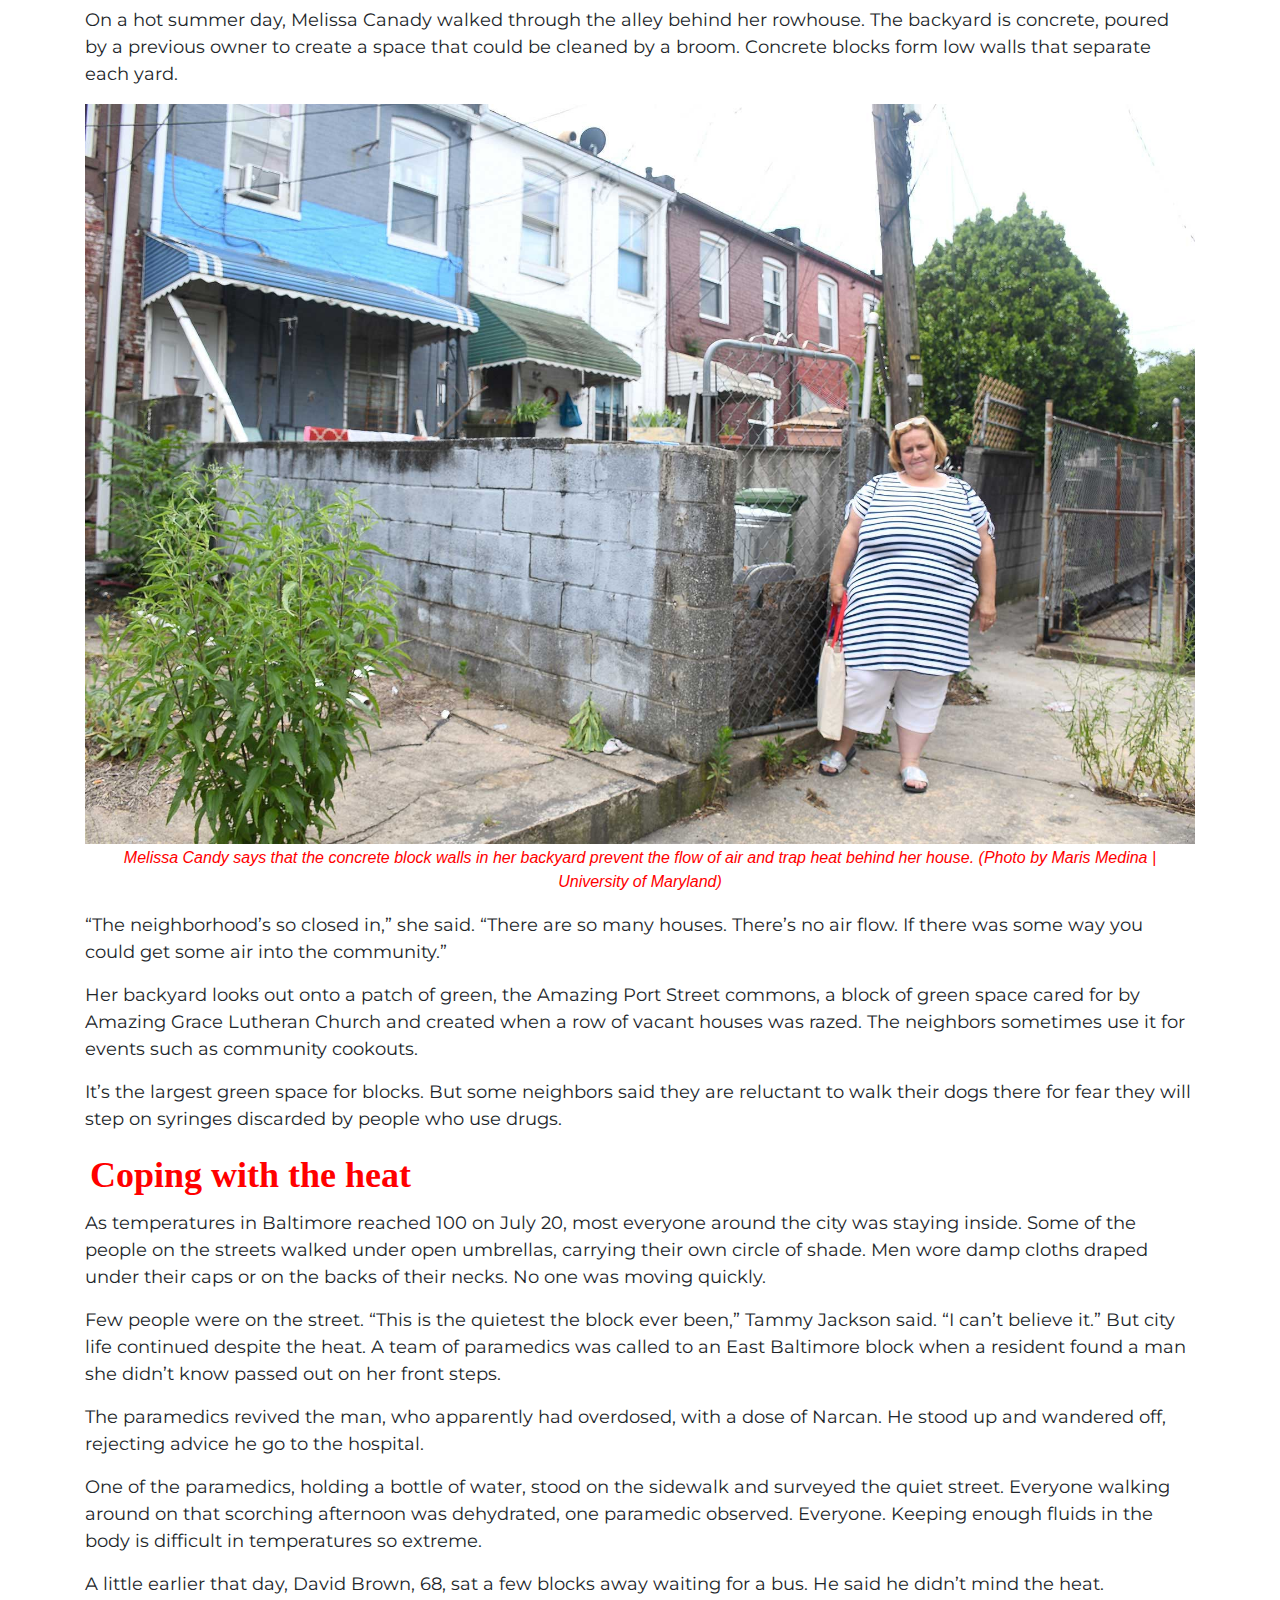
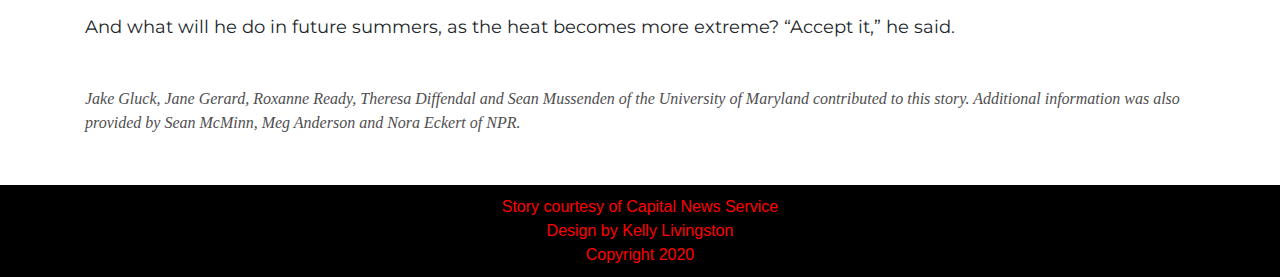
==== commit 0ca201cb: "Update climate-crisis-story.html" ====
--- a/climate-crisis-story/climate-crisis-story.html
+++ b/climate-crisis-story/climate-crisis-story.html
@@ -20,41 +20,6 @@
 
 </head>
 <body>
-
-  <!-- NavBar -->
-  <nav class="navbar navbar-expand-lg navbar-light bg-light">
-    <a class="navbar-brand" href="#">Navbar</a>
-    <button class="navbar-toggler" type="button" data-toggle="collapse" data-target="#navbarSupportedContent" aria-controls="navbarSupportedContent" aria-expanded="false" aria-label="Toggle navigation">
-      <span class="navbar-toggler-icon"></span>
-    </button>
-
-    <div class="collapse navbar-collapse" id="navbarSupportedContent">
-      <ul class="navbar-nav mr-auto">
-        <li class="nav-item active">
-          <a class="nav-link" href="#">Home <span class="sr-only">(current)</span></a>
-        </li>
-        <li class="nav-item">
-          <a class="nav-link" href="#">Link</a>
-        </li>
-        <li class="nav-item dropdown">
-          <a class="nav-link dropdown-toggle" href="#" id="navbarDropdown" role="button" data-toggle="dropdown" aria-haspopup="true" aria-expanded="false">
-            Dropdown
-          </a>
-          <div class="dropdown-menu" aria-labelledby="navbarDropdown">
-            <a class="dropdown-item" href="#">Action</a>
-            <a class="dropdown-item" href="#">Another action</a>
-            <div class="dropdown-divider"></div>
-            <a class="dropdown-item" href="#">Something else here</a>
-          </div>
-        </li>
-      </ul>
-      <form class="form-inline my-2 my-lg-0">
-        <input class="form-control mr-sm-2" type="search" placeholder="Search" aria-label="Search">
-        <button class="btn btn-outline-success my-2 my-sm-0" type="submit">Search</button>
-      </form>
-    </div>
-  </nav>
-  <!-- End NavBar -->
 
   <img src="images/climate-crisis-header.png">
 
